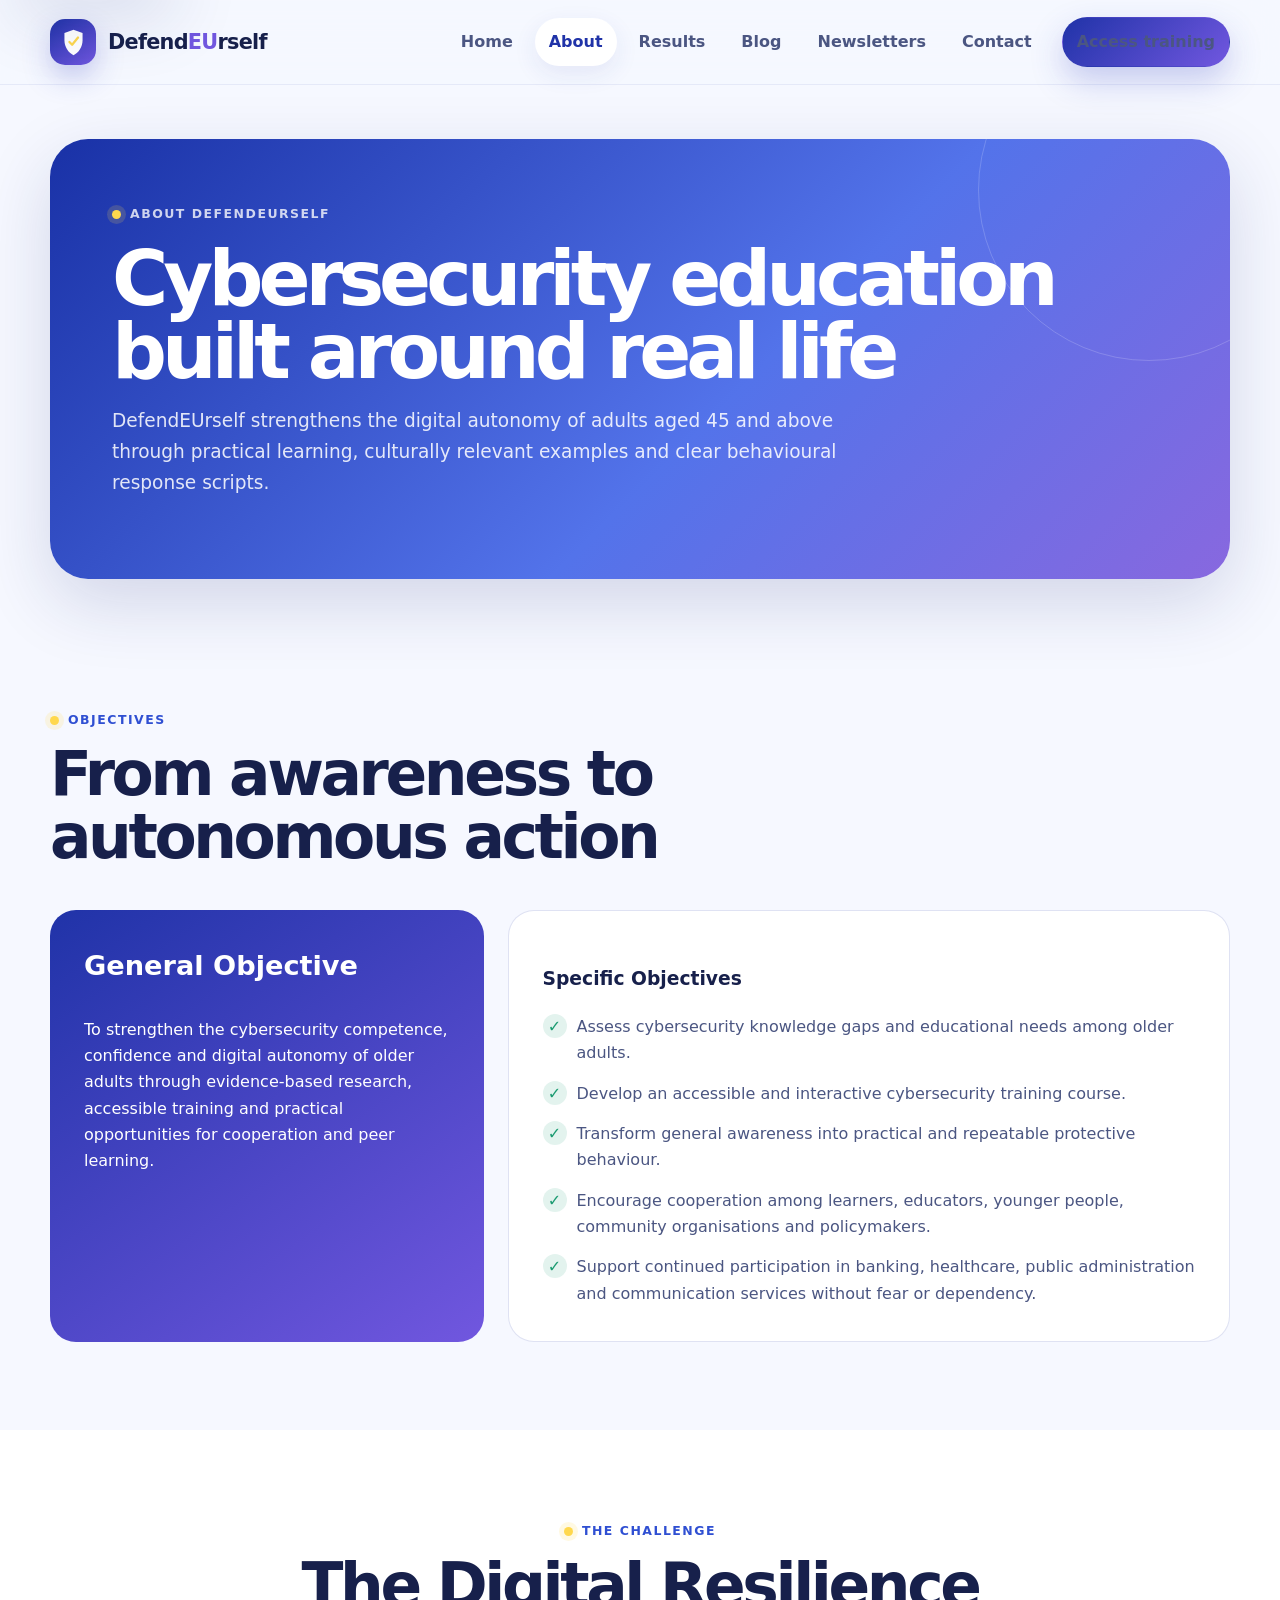
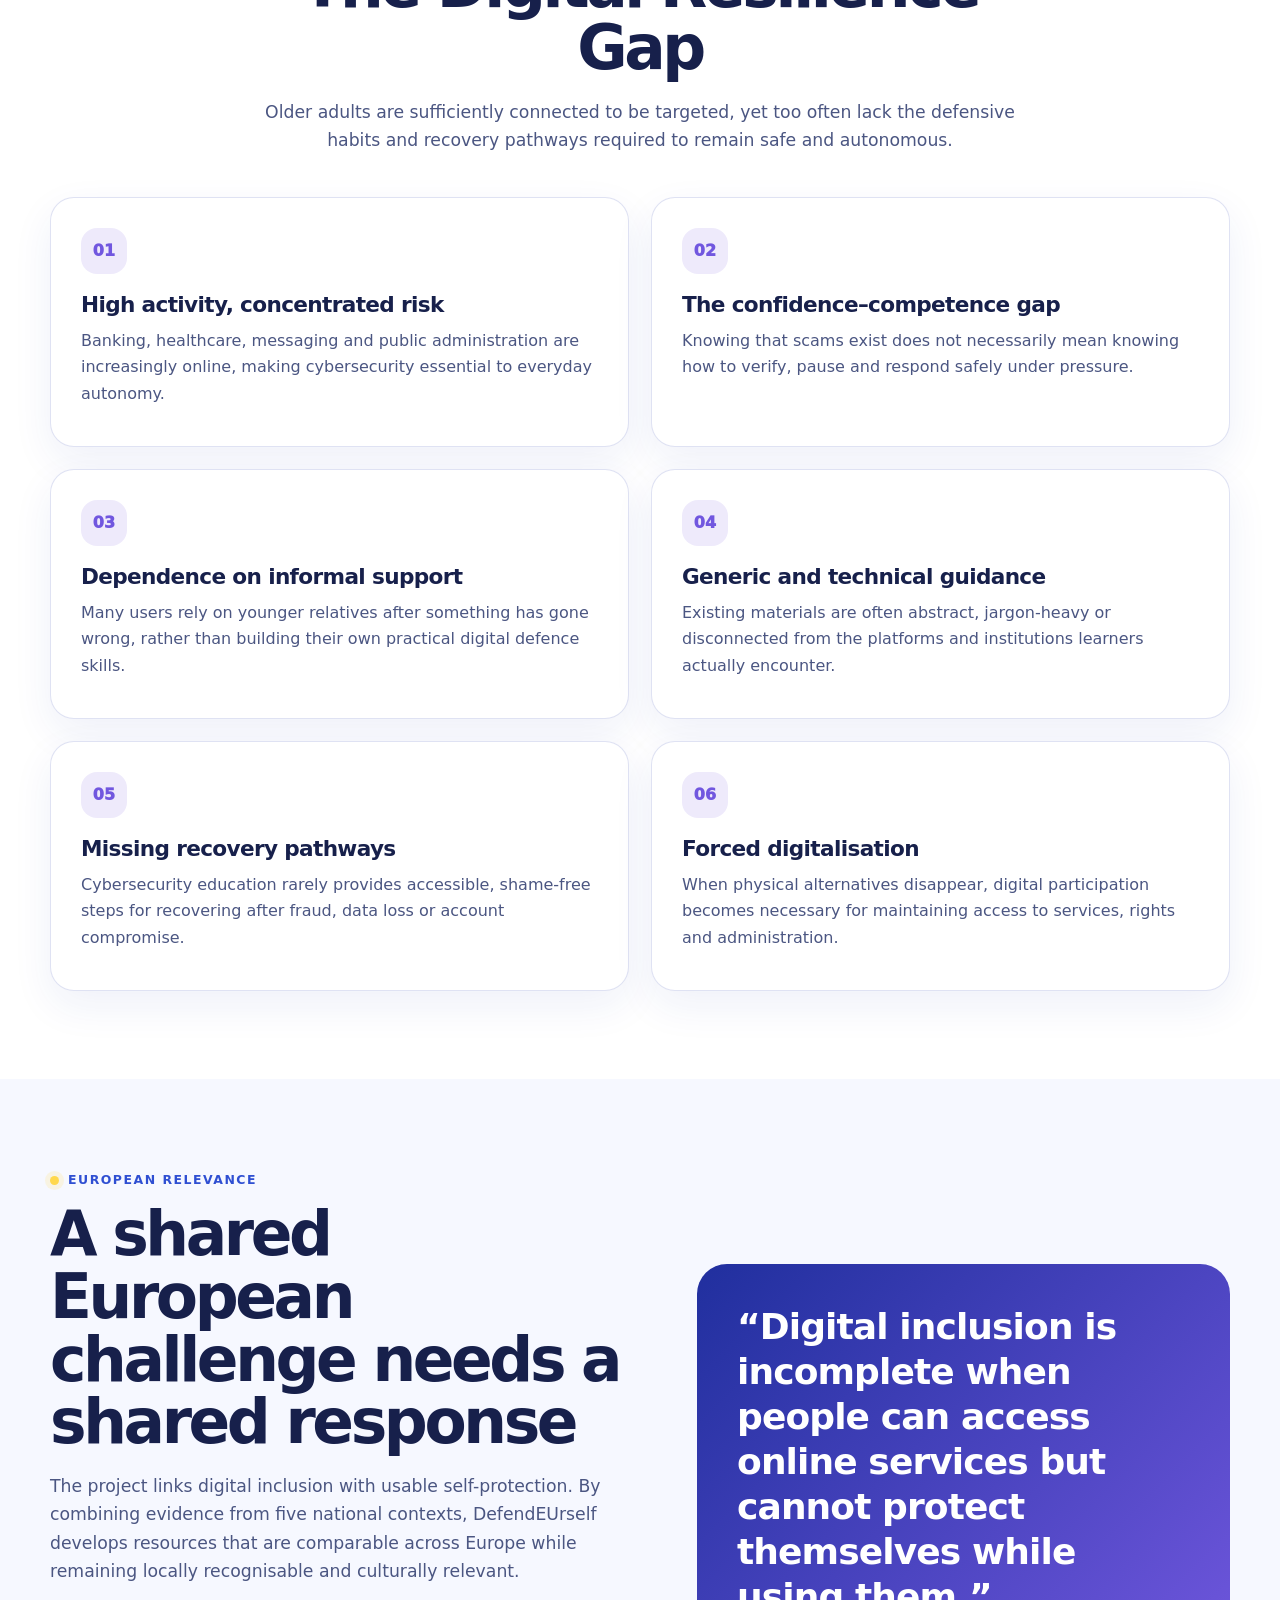
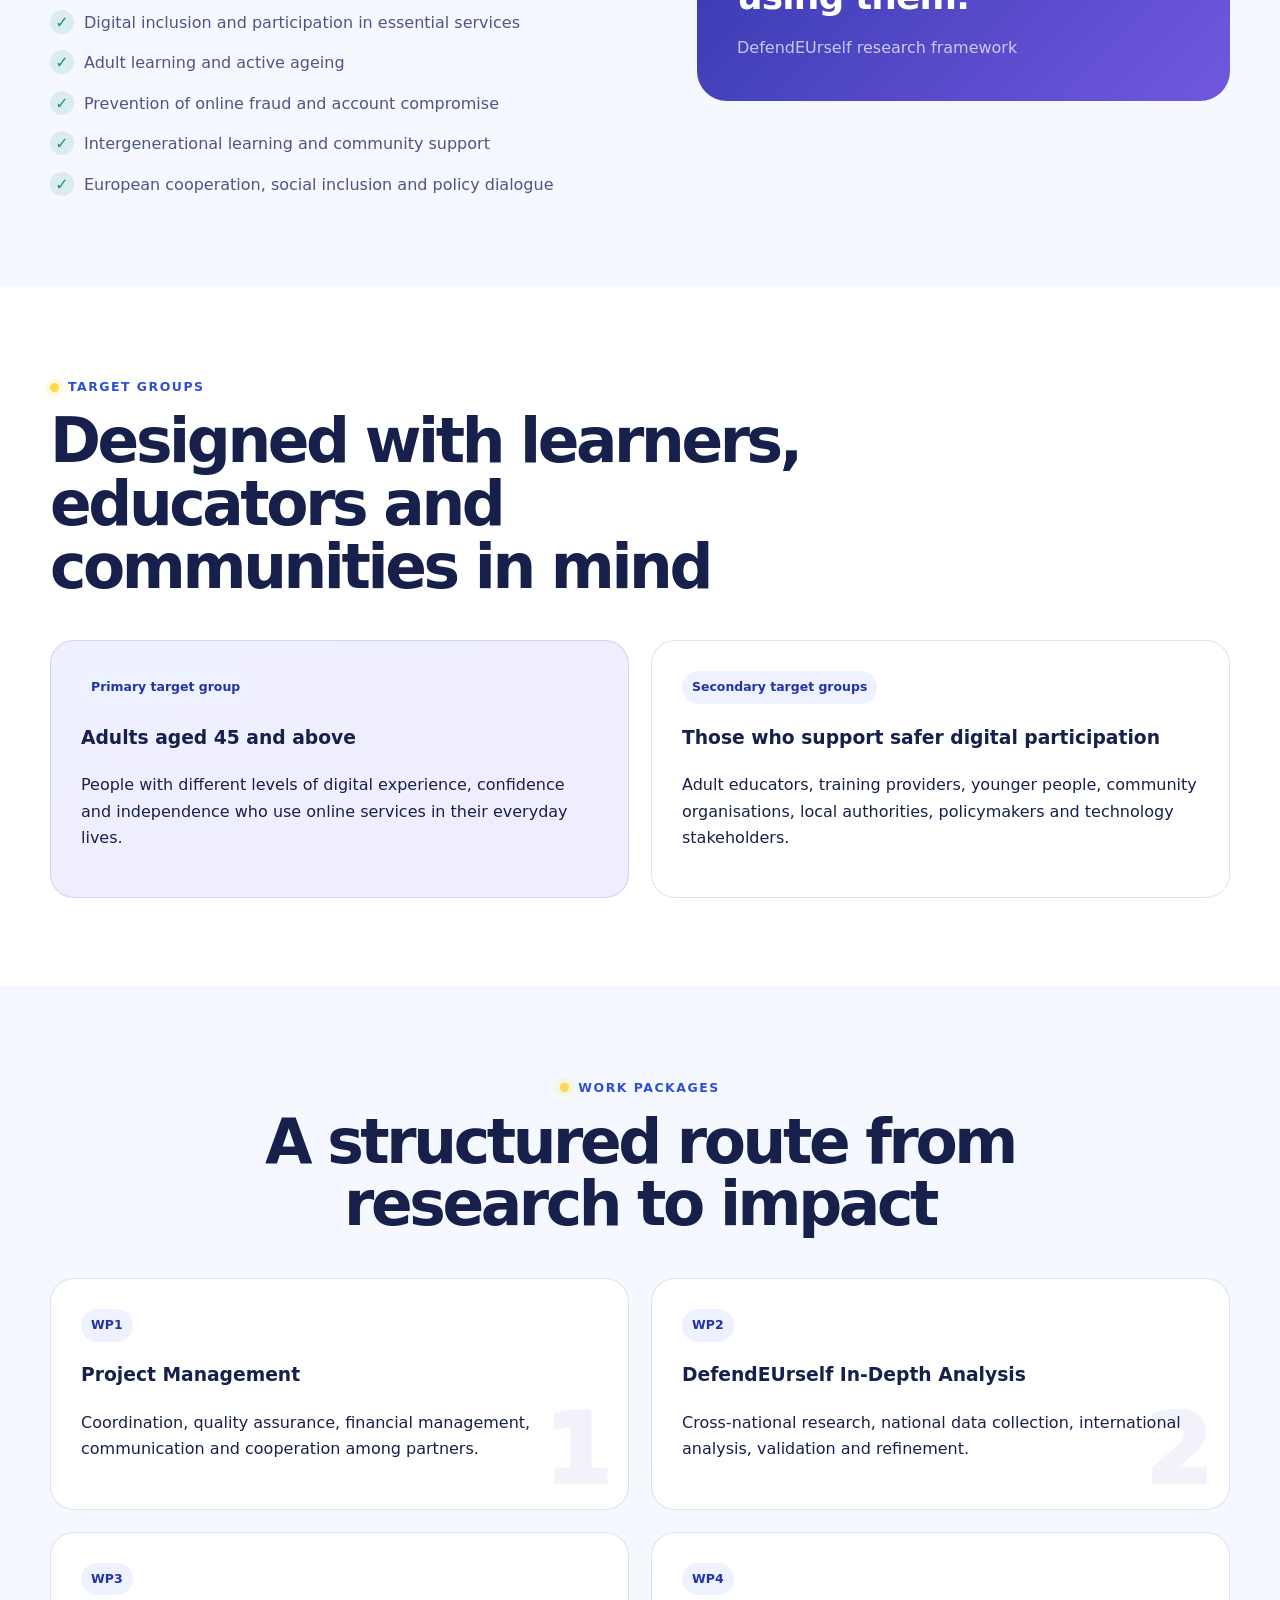
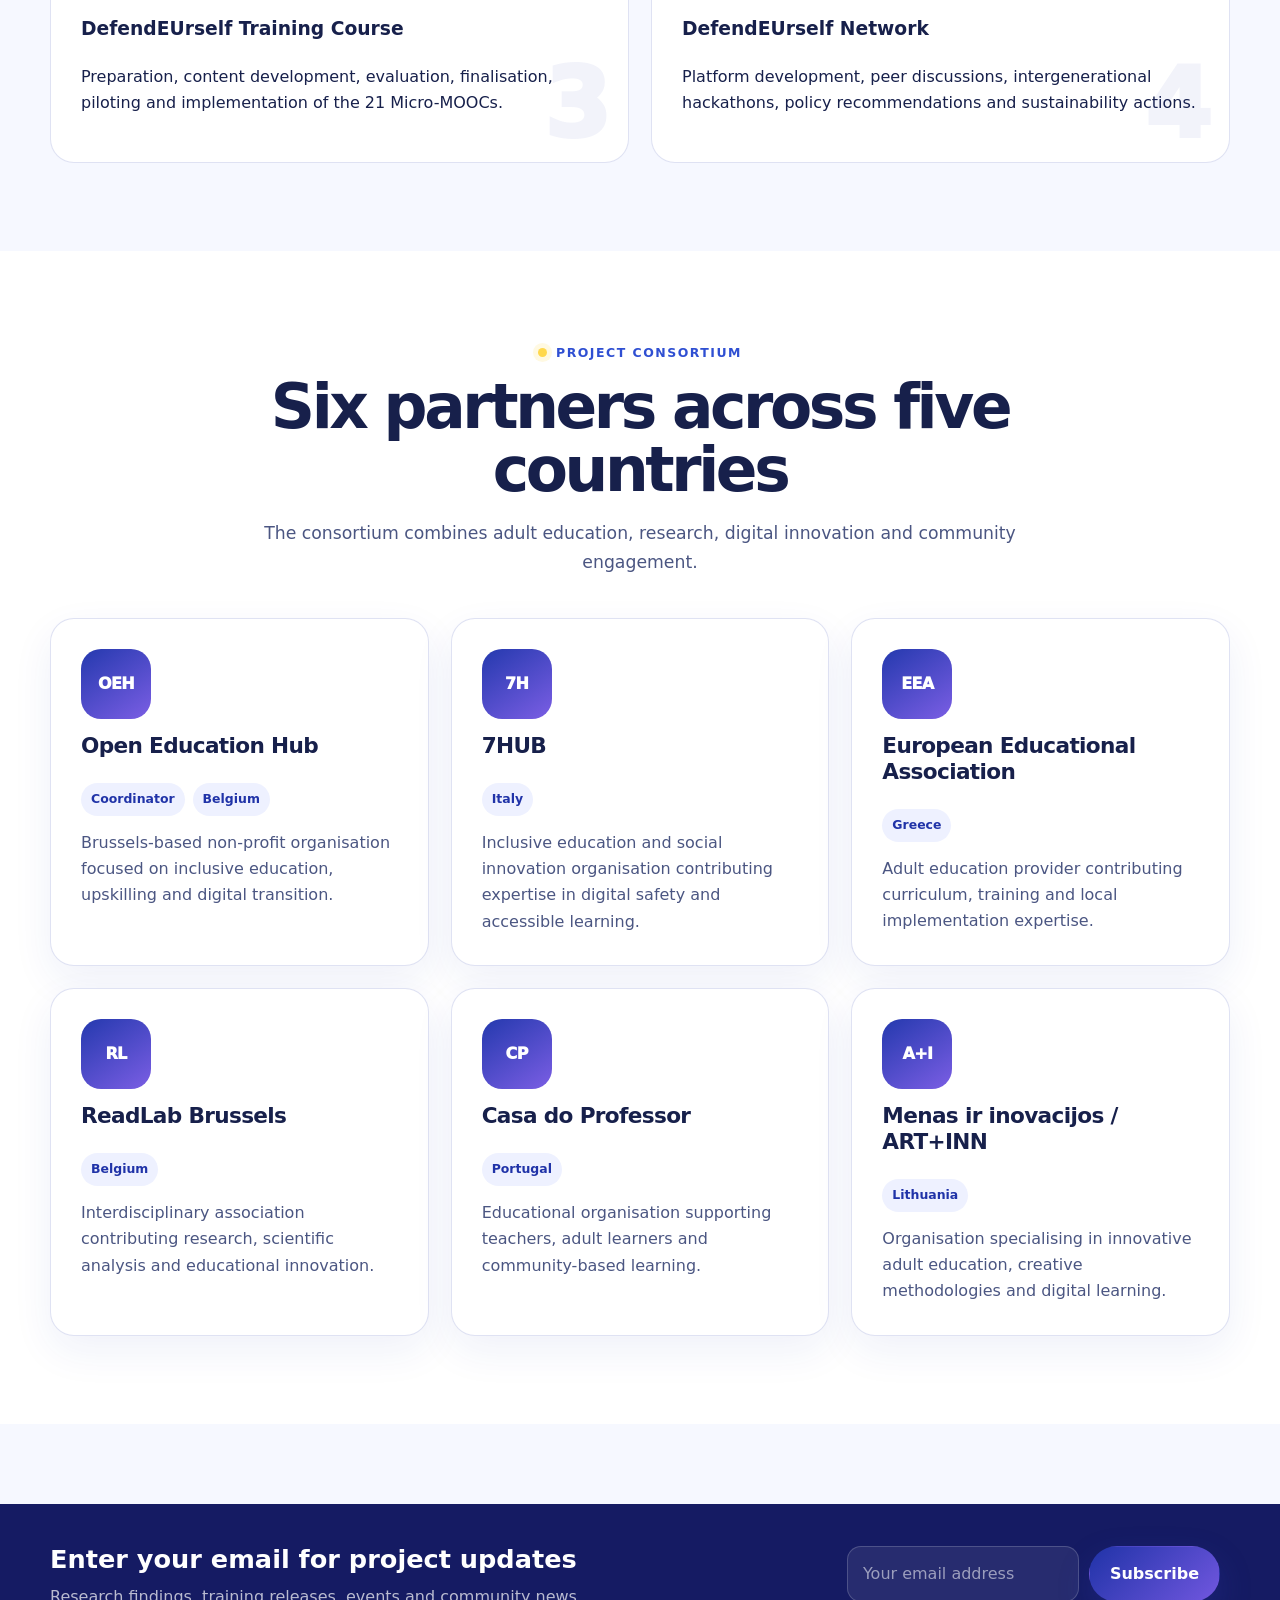
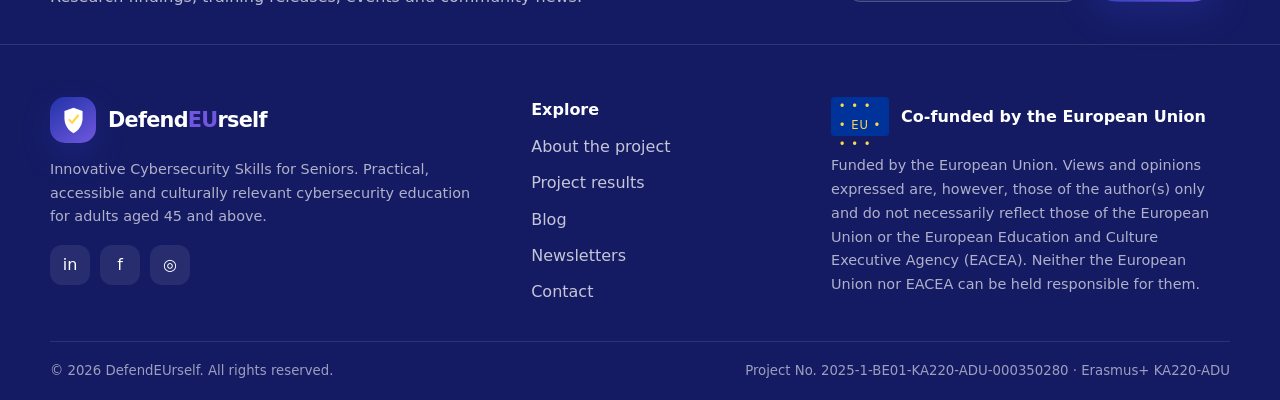
==== about.html @ 03ed96a5 "defendeurself Official DefendEUrself project website" ====
<!doctype html>
    <html lang="en">
    <head>
      <meta charset="utf-8">
      <meta name="viewport" content="width=device-width, initial-scale=1">
      <meta name="description" content="Objectives, challenges, target groups, work packages and consortium of the DefendEUrself Erasmus+ project.">
      <meta name="theme-color" content="#2033a8">
      <title>About | DefendEUrself</title>
      <link rel="stylesheet" href="assets/css/styles.css">
    </head>
    <body>

<a class="skip-link" href="#main-content">Skip to content</a>
<header class="site-header">
  <div class="container nav-wrap">
    <a class="brand" href="index.html" aria-label="DefendEUrself home">
      <span class="brand-mark"><svg viewBox="0 0 64 64" aria-hidden="true"><path fill="currentColor" d="M32 4 52 11v16c0 15-8.7 27.4-20 33C20.7 54.4 12 42 12 27V11z"/><path d="m23 31 6 6 13-16" fill="none" stroke="#ffd84d" stroke-width="5" stroke-linecap="round" stroke-linejoin="round"/></svg></span>
      <span>Defend<span class="eu">EU</span>rself</span>
    </a>
    <nav class="site-nav" aria-label="Primary navigation">
      <a href="index.html">Home</a><a href="about.html" aria-current="page">About</a><a href="results.html">Results</a><a href="blog.html">Blog</a><a href="newsletters.html">Newsletters</a><a href="contact.html">Contact</a>
      <a class="button button-primary nav-cta" href="results.html#training">Access training</a>
    </nav>
    <button class="mobile-menu-button" aria-label="Open navigation menu" aria-expanded="false"></button>
  </div>
</header>

      <main id="main-content">
<section class="page-hero"><div class="container"><div class="page-hero-panel"><div class="eyebrow"><span class="eyebrow-dot"></span>About DefendEUrself</div><h1>Cybersecurity education built around real life</h1><p>DefendEUrself strengthens the digital autonomy of adults aged 45 and above through practical learning, culturally relevant examples and clear behavioural response scripts.</p></div></div></section>

<section class="section"><div class="container"><div class="section-header reveal"><div class="eyebrow"><span class="eyebrow-dot"></span>Objectives</div><h2>From awareness to autonomous action</h2></div><div class="objective-grid"><article class="objective-general reveal"><h3>General Objective</h3><p>To strengthen the cybersecurity competence, confidence and digital autonomy of older adults through evidence-based research, accessible training and practical opportunities for cooperation and peer learning.</p></article><article class="objective-list reveal"><h3>Specific Objectives</h3><ul class="check-list"><li>Assess cybersecurity knowledge gaps and educational needs among older adults.</li><li>Develop an accessible and interactive cybersecurity training course.</li><li>Transform general awareness into practical and repeatable protective behaviour.</li><li>Encourage cooperation among learners, educators, younger people, community organisations and policymakers.</li><li>Support continued participation in banking, healthcare, public administration and communication services without fear or dependency.</li></ul></article></div></div></section>

<section class="section section-alt"><div class="container"><div class="section-header center reveal"><div class="eyebrow"><span class="eyebrow-dot"></span>The challenge</div><h2>The Digital Resilience Gap</h2><p>Older adults are sufficiently connected to be targeted, yet too often lack the defensive habits and recovery pathways required to remain safe and autonomous.</p></div><div class="challenge-grid">
<article class="challenge-card reveal"><span class="number">01</span><h3>High activity, concentrated risk</h3><p>Banking, healthcare, messaging and public administration are increasingly online, making cybersecurity essential to everyday autonomy.</p></article>
<article class="challenge-card reveal"><span class="number">02</span><h3>The confidence–competence gap</h3><p>Knowing that scams exist does not necessarily mean knowing how to verify, pause and respond safely under pressure.</p></article>
<article class="challenge-card reveal"><span class="number">03</span><h3>Dependence on informal support</h3><p>Many users rely on younger relatives after something has gone wrong, rather than building their own practical digital defence skills.</p></article>
<article class="challenge-card reveal"><span class="number">04</span><h3>Generic and technical guidance</h3><p>Existing materials are often abstract, jargon-heavy or disconnected from the platforms and institutions learners actually encounter.</p></article>
<article class="challenge-card reveal"><span class="number">05</span><h3>Missing recovery pathways</h3><p>Cybersecurity education rarely provides accessible, shame-free steps for recovering after fraud, data loss or account compromise.</p></article>
<article class="challenge-card reveal"><span class="number">06</span><h3>Forced digitalisation</h3><p>When physical alternatives disappear, digital participation becomes necessary for maintaining access to services, rights and administration.</p></article>
</div></div></section>

<section class="section"><div class="container split reverse"><div class="split-content reveal"><div class="eyebrow"><span class="eyebrow-dot"></span>European relevance</div><h2>A shared European challenge needs a shared response</h2><p>The project links digital inclusion with usable self-protection. By combining evidence from five national contexts, DefendEUrself develops resources that are comparable across Europe while remaining locally recognisable and culturally relevant.</p><ul class="check-list" style="margin-top:24px"><li>Digital inclusion and participation in essential services</li><li>Adult learning and active ageing</li><li>Prevention of online fraud and account compromise</li><li>Intergenerational learning and community support</li><li>European cooperation, social inclusion and policy dialogue</li></ul></div><div class="quote-panel reveal"><blockquote>“Digital inclusion is incomplete when people can access online services but cannot protect themselves while using them.”</blockquote><cite>DefendEUrself research framework</cite></div></div></section>

<section class="section section-alt"><div class="container"><div class="section-header reveal"><div class="eyebrow"><span class="eyebrow-dot"></span>Target groups</div><h2>Designed with learners, educators and communities in mind</h2></div><div class="target-grid"><article class="target-card primary reveal"><span class="tag">Primary target group</span><h3>Adults aged 45 and above</h3><p>People with different levels of digital experience, confidence and independence who use online services in their everyday lives.</p></article><article class="target-card reveal"><span class="tag">Secondary target groups</span><h3>Those who support safer digital participation</h3><p>Adult educators, training providers, younger people, community organisations, local authorities, policymakers and technology stakeholders.</p></article></div></div></section>

<section class="section"><div class="container"><div class="section-header center reveal"><div class="eyebrow"><span class="eyebrow-dot"></span>Work packages</div><h2>A structured route from research to impact</h2></div><div class="wp-grid"><article class="wp-card reveal" data-wp="1"><span class="tag">WP1</span><h3>Project Management</h3><p>Coordination, quality assurance, financial management, communication and cooperation among partners.</p></article><article class="wp-card reveal" data-wp="2"><span class="tag">WP2</span><h3>DefendEUrself In-Depth Analysis</h3><p>Cross-national research, national data collection, international analysis, validation and refinement.</p></article><article class="wp-card reveal" data-wp="3"><span class="tag">WP3</span><h3>DefendEUrself Training Course</h3><p>Preparation, content development, evaluation, finalisation, piloting and implementation of the 21 Micro-MOOCs.</p></article><article class="wp-card reveal" data-wp="4"><span class="tag">WP4</span><h3>DefendEUrself Network</h3><p>Platform development, peer discussions, intergenerational hackathons, policy recommendations and sustainability actions.</p></article></div></div></section>

<section class="section section-alt"><div class="container"><div class="section-header center reveal"><div class="eyebrow"><span class="eyebrow-dot"></span>Project consortium</div><h2>Six partners across five countries</h2><p>The consortium combines adult education, research, digital innovation and community engagement.</p></div><div class="partner-grid">
<article class="partner-card reveal"><div class="partner-logo">OEH</div><h3>Open Education Hub</h3><div class="partner-meta"><span class="tag">Coordinator</span><span class="tag">Belgium</span></div><p>Brussels-based non-profit organisation focused on inclusive education, upskilling and digital transition.</p></article>
<article class="partner-card reveal"><div class="partner-logo">7H</div><h3>7HUB</h3><div class="partner-meta"><span class="tag">Italy</span></div><p>Inclusive education and social innovation organisation contributing expertise in digital safety and accessible learning.</p></article>
<article class="partner-card reveal"><div class="partner-logo">EEA</div><h3>European Educational Association</h3><div class="partner-meta"><span class="tag">Greece</span></div><p>Adult education provider contributing curriculum, training and local implementation expertise.</p></article>
<article class="partner-card reveal"><div class="partner-logo">RL</div><h3>ReadLab Brussels</h3><div class="partner-meta"><span class="tag">Belgium</span></div><p>Interdisciplinary association contributing research, scientific analysis and educational innovation.</p></article>
<article class="partner-card reveal"><div class="partner-logo">CP</div><h3>Casa do Professor</h3><div class="partner-meta"><span class="tag">Portugal</span></div><p>Educational organisation supporting teachers, adult learners and community-based learning.</p></article>
<article class="partner-card reveal"><div class="partner-logo">A+I</div><h3>Menas ir inovacijos / ART+INN</h3><div class="partner-meta"><span class="tag">Lithuania</span></div><p>Organisation specialising in innovative adult education, creative methodologies and digital learning.</p></article>
</div></div></section>
</main>

<footer class="site-footer">
  <div class="newsletter-strip">
    <div class="container newsletter-inline">
      <div>
        <h2>Enter your email for project updates</h2>
        <p>Research findings, training releases, events and community news.</p>
      </div>
      <form class="newsletter-form" data-demo-form data-success="Thank you. You are on the project update list for this demo.">
        <label class="sr-only" for="footer-email">Email address</label>
        <input id="footer-email" type="email" placeholder="Your email address" required>
        <button class="button button-primary" type="submit">Subscribe</button>
        <span class="form-status" aria-live="polite"></span>
      </form>
    </div>
  </div>
  <div class="footer-main">
    <div class="container footer-grid">
      <div class="footer-brand">
        <a class="brand" href="index.html"><span class="brand-mark"><svg viewBox="0 0 64 64" aria-hidden="true"><path fill="currentColor" d="M32 4 52 11v16c0 15-8.7 27.4-20 33C20.7 54.4 12 42 12 27V11z"/><path d="m23 31 6 6 13-16" fill="none" stroke="#ffd84d" stroke-width="5" stroke-linecap="round" stroke-linejoin="round"/></svg></span><span>Defend<span class="eu">EU</span>rself</span></a>
        <p>Innovative Cybersecurity Skills for Seniors. Practical, accessible and culturally relevant cybersecurity education for adults aged 45 and above.</p>
        <div class="social-links" aria-label="Social media placeholders">
          <a href="#" aria-label="LinkedIn">in</a><a href="#" aria-label="Facebook">f</a><a href="#" aria-label="Instagram">◎</a>
        </div>
      </div>
      <div class="footer-links">
        <strong>Explore</strong>
        <a href="about.html">About the project</a>
        <a href="results.html">Project results</a>
        <a href="blog.html">Blog</a>
        <a href="newsletters.html">Newsletters</a>
        <a href="contact.html">Contact</a>
      </div>
      <div>
        <div class="funding-lockup">
          <div class="eu-flag" aria-hidden="true">• • •<br>• EU •<br>• • •</div>
          <strong>Co-funded by the European Union</strong>
        </div>
        <p class="footer-disclaimer">Funded by the European Union. Views and opinions expressed are, however, those of the author(s) only and do not necessarily reflect those of the European Union or the European Education and Culture Executive Agency (EACEA). Neither the European Union nor EACEA can be held responsible for them.</p>
      </div>
    </div>
  </div>
  <div class="container footer-bottom">
    <span>© <span data-current-year></span> DefendEUrself. All rights reserved.</span>
    <span>Project No. 2025-1-BE01-KA220-ADU-000350280 · Erasmus+ KA220-ADU</span>
  </div>
</footer>
<script src="assets/js/main.js"></script>

    </body>
    </html>
---- assets/css/styles.css ----
:root {
  --ink: #17204b;
  --ink-soft: #4b5682;
  --blue-950: #151b63;
  --blue-900: #2033a8;
  --blue-800: #2f4fd2;
  --blue-700: #4468e8;
  --violet-700: #7157df;
  --violet-500: #9586ef;
  --lavender: #e9e7ff;
  --cloud: #f6f8ff;
  --white: #ffffff;
  --gold: #ffd84d;
  --green: #1b9b71;
  --red: #d74d65;
  --line: rgba(32, 51, 168, 0.14);
  --shadow: 0 24px 70px rgba(22, 35, 110, 0.16);
  --radius-xl: 32px;
  --radius-lg: 24px;
  --radius-md: 18px;
  --radius-sm: 12px;
  --container: 1180px;
}

* { box-sizing: border-box; }
html { scroll-behavior: smooth; }
body {
  margin: 0;
  font-family: Inter, ui-sans-serif, system-ui, -apple-system, BlinkMacSystemFont, "Segoe UI", sans-serif;
  color: var(--ink);
  background: var(--cloud);
  line-height: 1.65;
}
body.menu-open { overflow: hidden; }
a { color: inherit; text-decoration: none; }
img, svg { max-width: 100%; display: block; }
button, input, textarea, select { font: inherit; }
button { cursor: pointer; }

.sr-only {
  position: absolute !important;
  width: 1px !important;
  height: 1px !important;
  padding: 0 !important;
  margin: -1px !important;
  overflow: hidden !important;
  clip: rect(0, 0, 0, 0) !important;
  white-space: nowrap !important;
  border: 0 !important;
}

.container {
  width: min(calc(100% - 36px), var(--container));
  margin-inline: auto;
}

.skip-link {
  position: fixed;
  left: 16px;
  top: -60px;
  z-index: 1000;
  padding: 12px 18px;
  background: var(--white);
  color: var(--blue-950);
  border-radius: 10px;
  box-shadow: var(--shadow);
}
.skip-link:focus { top: 16px; }

.site-header {
  position: sticky;
  top: 0;
  z-index: 100;
  background: rgba(246, 248, 255, 0.9);
  backdrop-filter: blur(18px);
  border-bottom: 1px solid rgba(32, 51, 168, 0.08);
}
.nav-wrap {
  min-height: 84px;
  display: flex;
  align-items: center;
  justify-content: space-between;
  gap: 28px;
}
.brand {
  display: inline-flex;
  align-items: center;
  gap: 12px;
  font-weight: 900;
  letter-spacing: -0.035em;
  font-size: 1.3rem;
  white-space: nowrap;
}
.brand-mark {
  width: 46px;
  aspect-ratio: 1;
  border-radius: 15px;
  background: linear-gradient(145deg, var(--blue-900), var(--violet-700));
  color: var(--white);
  display: grid;
  place-items: center;
  box-shadow: 0 12px 28px rgba(42, 58, 190, 0.25);
}
.brand-mark svg { width: 29px; }
.brand .eu { color: var(--violet-700); }

.site-nav {
  display: flex;
  align-items: center;
  gap: 8px;
  margin-left: auto;
}
.site-nav a {
  padding: 11px 14px;
  color: var(--ink-soft);
  font-weight: 760;
  border-radius: 999px;
  transition: 180ms ease;
}
.site-nav a:hover,
.site-nav a:focus-visible,
.site-nav a[aria-current="page"] {
  background: var(--white);
  color: var(--blue-900);
  box-shadow: 0 8px 24px rgba(32, 51, 168, 0.09);
}
.nav-cta { margin-left: 8px; }
.mobile-menu-button {
  display: none;
  border: 0;
  background: var(--white);
  width: 48px;
  height: 48px;
  border-radius: 14px;
  color: var(--blue-950);
  box-shadow: 0 8px 24px rgba(32, 51, 168, 0.10);
}
.mobile-menu-button span,
.mobile-menu-button::before,
.mobile-menu-button::after {
  content: "";
  display: block;
  height: 2px;
  width: 22px;
  margin: 5px auto;
  background: currentColor;
  transition: 180ms ease;
}

.button {
  display: inline-flex;
  align-items: center;
  justify-content: center;
  gap: 10px;
  min-height: 48px;
  padding: 12px 20px;
  border-radius: 999px;
  border: 1px solid transparent;
  font-weight: 850;
  transition: transform 180ms ease, box-shadow 180ms ease, background 180ms ease;
}
.button:hover { transform: translateY(-2px); }
.button-primary {
  background: linear-gradient(135deg, var(--blue-900), var(--violet-700));
  color: var(--white);
  box-shadow: 0 14px 32px rgba(46, 63, 191, 0.25);
}
.button-secondary {
  background: rgba(255,255,255,0.84);
  border-color: rgba(255,255,255,0.7);
  color: var(--blue-950);
}
.button-ghost {
  border-color: rgba(32, 51, 168, 0.18);
  background: var(--white);
  color: var(--blue-900);
}
.button-disabled {
  opacity: 0.55;
  pointer-events: none;
}
.button svg { width: 18px; }

.hero {
  padding: 54px 0 72px;
}
.hero-panel {
  position: relative;
  overflow: hidden;
  border-radius: 42px;
  min-height: 610px;
  background:
    radial-gradient(circle at 75% 15%, rgba(255,255,255,0.28), transparent 30%),
    radial-gradient(circle at 15% 80%, rgba(255,216,77,0.15), transparent 24%),
    linear-gradient(135deg, #1831aa 0%, #4d6de8 50%, #8b67e2 100%);
  color: var(--white);
  box-shadow: var(--shadow);
}
.hero-panel::before,
.hero-panel::after {
  content: "";
  position: absolute;
  border: 1px solid rgba(255,255,255,0.18);
  border-radius: 50%;
}
.hero-panel::before { width: 390px; height: 390px; right: -90px; top: -120px; }
.hero-panel::after { width: 240px; height: 240px; left: 42%; bottom: -170px; }
.hero-grid {
  position: relative;
  z-index: 2;
  min-height: 610px;
  display: grid;
  grid-template-columns: 1.08fr 0.92fr;
  gap: 36px;
  align-items: center;
  padding: 58px;
}
.eyebrow {
  display: inline-flex;
  align-items: center;
  gap: 9px;
  text-transform: uppercase;
  letter-spacing: 0.12em;
  font-size: 0.78rem;
  font-weight: 900;
  color: var(--blue-800);
}
.hero .eyebrow { color: rgba(255,255,255,0.8); }
.eyebrow-dot {
  width: 9px;
  height: 9px;
  border-radius: 50%;
  background: var(--gold);
  box-shadow: 0 0 0 5px rgba(255,216,77,0.16);
}
.hero h1,
.page-hero h1 {
  margin: 16px 0 18px;
  font-size: clamp(3.1rem, 7vw, 6.8rem);
  line-height: 0.94;
  letter-spacing: -0.065em;
}
.hero h1 span { color: var(--gold); }
.hero-copy > p {
  max-width: 700px;
  font-size: clamp(1.05rem, 2vw, 1.27rem);
  color: rgba(255,255,255,0.88);
  margin: 0 0 28px;
}
.hero-actions { display: flex; flex-wrap: wrap; gap: 12px; }
.hero-art {
  min-height: 480px;
  display: grid;
  place-items: center;
  position: relative;
}
.hero-art img { width: min(100%, 520px); filter: drop-shadow(0 35px 55px rgba(15, 23, 89, 0.28)); }
.hero-badge {
  position: absolute;
  bottom: 36px;
  left: 2px;
  background: rgba(255,255,255,0.94);
  color: var(--ink);
  border-radius: 18px;
  padding: 14px 16px;
  box-shadow: 0 18px 40px rgba(23, 32, 75, 0.18);
  font-weight: 850;
  max-width: 230px;
}
.hero-badge small { display: block; color: var(--ink-soft); font-weight: 700; margin-top: 3px; }

.section { padding: 88px 0; }
.section-sm { padding: 60px 0; }
.section-alt { background: var(--white); }
.section-gradient {
  background: linear-gradient(180deg, rgba(230,233,255,0.64), rgba(246,248,255,0));
}
.section-header {
  max-width: 760px;
  margin-bottom: 42px;
}
.section-header.center { text-align: center; margin-inline: auto; }
.section-header h2,
.split-content h2,
.cta-panel h2 {
  font-size: clamp(2.1rem, 4.8vw, 4.3rem);
  line-height: 1.02;
  letter-spacing: -0.055em;
  margin: 10px 0 18px;
}
.section-header p,
.split-content p {
  font-size: 1.08rem;
  color: var(--ink-soft);
  margin: 0;
}

.pillar-grid,
.card-grid,
.result-grid,
.blog-grid,
.newsletter-grid,
.partner-grid,
.challenge-grid {
  display: grid;
  grid-template-columns: repeat(3, minmax(0,1fr));
  gap: 22px;
}
.card,
.pillar-card,
.result-card,
.blog-card,
.newsletter-card,
.partner-card,
.challenge-card {
  background: var(--white);
  border: 1px solid var(--line);
  border-radius: var(--radius-lg);
  box-shadow: 0 15px 42px rgba(32, 51, 168, 0.07);
}
.pillar-card,
.challenge-card,
.partner-card { padding: 30px; }
.card-icon {
  width: 62px;
  height: 62px;
  border-radius: 20px;
  display: grid;
  place-items: center;
  background: linear-gradient(145deg, #ecedff, #e3ddff);
  color: var(--blue-900);
  margin-bottom: 22px;
}
.card-icon svg { width: 32px; }
.pillar-card h3,
.challenge-card h3,
.result-card h3,
.blog-card h3,
.newsletter-card h3,
.partner-card h3 {
  margin: 0 0 10px;
  font-size: 1.35rem;
  line-height: 1.2;
  letter-spacing: -0.03em;
}
.pillar-card p,
.challenge-card p,
.partner-card p,
.result-card p,
.blog-card p,
.newsletter-card p { color: var(--ink-soft); margin: 0; }

.split {
  display: grid;
  grid-template-columns: 0.95fr 1.05fr;
  gap: 58px;
  align-items: center;
}
.split.reverse { grid-template-columns: 1.05fr 0.95fr; }
.split-art {
  background: linear-gradient(145deg, #dfe7ff, #eee8ff);
  border-radius: var(--radius-xl);
  padding: 24px;
  box-shadow: var(--shadow);
}
.split-art img { border-radius: 24px; }

.stats-grid {
  display: grid;
  grid-template-columns: repeat(4, minmax(0,1fr));
  gap: 16px;
  margin-top: 36px;
}
.stat {
  padding: 24px 20px;
  border-radius: 20px;
  background: rgba(255,255,255,0.9);
  border: 1px solid var(--line);
}
.stat strong {
  display: block;
  font-size: 2.45rem;
  line-height: 1;
  letter-spacing: -0.05em;
  color: var(--blue-900);
}
.stat span { color: var(--ink-soft); font-weight: 740; font-size: 0.92rem; }

.page-hero { padding: 54px 0 40px; }
.page-hero-panel {
  position: relative;
  overflow: hidden;
  padding: 62px;
  min-height: 370px;
  border-radius: 38px;
  color: var(--white);
  background: linear-gradient(135deg, #1931a6, #5373ea 58%, #8868df);
  box-shadow: var(--shadow);
}
.page-hero-panel::after {
  content: "";
  position: absolute;
  width: 340px;
  height: 340px;
  border-radius: 50%;
  right: -90px;
  top: -120px;
  border: 1px solid rgba(255,255,255,0.18);
}
.page-hero h1 { font-size: clamp(3rem, 6vw, 5.6rem); position: relative; z-index: 1; }
.page-hero p { position: relative; z-index: 1; max-width: 730px; font-size: 1.16rem; color: rgba(255,255,255,0.86); }
.page-hero .eyebrow { color: rgba(255,255,255,0.78); position: relative; z-index: 1; }

.objective-grid {
  display: grid;
  grid-template-columns: 0.75fr 1.25fr;
  gap: 24px;
}
.objective-general {
  padding: 34px;
  border-radius: 26px;
  color: var(--white);
  background: linear-gradient(145deg, var(--blue-900), var(--violet-700));
}
.objective-general h3 { font-size: 1.7rem; margin-top: 0; }
.objective-list {
  padding: 34px;
  background: var(--white);
  border: 1px solid var(--line);
  border-radius: 26px;
}
.check-list { list-style: none; padding: 0; margin: 0; display: grid; gap: 14px; }
.check-list li { position: relative; padding-left: 34px; color: var(--ink-soft); }
.check-list li::before {
  content: "✓";
  position: absolute;
  left: 0;
  top: 0;
  width: 24px;
  height: 24px;
  border-radius: 50%;
  display: grid;
  place-items: center;
  background: rgba(27,155,113,0.12);
  color: var(--green);
  font-weight: 900;
}

.challenge-grid { grid-template-columns: repeat(2, minmax(0,1fr)); }
.challenge-card { min-height: 250px; }
.challenge-card .number {
  display: inline-flex;
  width: 46px;
  height: 46px;
  border-radius: 16px;
  align-items: center;
  justify-content: center;
  margin-bottom: 18px;
  background: rgba(113,87,223,0.12);
  color: var(--violet-700);
  font-weight: 950;
}

.quote-panel,
.eu-panel {
  border-radius: 30px;
  padding: 40px;
  background: linear-gradient(135deg, #202f9e, #7258df);
  color: var(--white);
}
.quote-panel blockquote { margin: 0; font-size: clamp(1.45rem, 3vw, 2.25rem); line-height: 1.25; font-weight: 850; letter-spacing: -0.025em; }
.quote-panel cite { display: block; margin-top: 16px; color: rgba(255,255,255,0.7); font-style: normal; }

.target-grid,
.wp-grid { display: grid; grid-template-columns: repeat(2,minmax(0,1fr)); gap: 22px; }
.target-card,
.wp-card {
  padding: 30px;
  border-radius: 24px;
  border: 1px solid var(--line);
  background: var(--white);
}
.target-card.primary { background: linear-gradient(145deg, #eef0ff, #f1ecff); }
.wp-card { position: relative; overflow: hidden; }
.wp-card::after {
  content: attr(data-wp);
  position: absolute;
  right: 18px;
  bottom: -22px;
  font-weight: 950;
  font-size: 6rem;
  color: rgba(32, 51, 168, 0.06);
}

.partner-grid { grid-template-columns: repeat(3,minmax(0,1fr)); }
.partner-card { display: flex; flex-direction: column; gap: 14px; }
.partner-logo {
  width: 70px;
  height: 70px;
  border-radius: 20px;
  background: linear-gradient(145deg, #2439ae, #7b5ee4);
  display: grid;
  place-items: center;
  color: var(--white);
  font-weight: 950;
  letter-spacing: -0.04em;
}
.partner-meta { display: flex; gap: 8px; flex-wrap: wrap; }
.tag {
  display: inline-flex;
  padding: 6px 10px;
  border-radius: 999px;
  background: #eef1ff;
  color: var(--blue-900);
  font-size: 0.78rem;
  font-weight: 850;
}
.partner-card a { color: var(--blue-900); font-weight: 800; }

.result-grid { grid-template-columns: repeat(2,minmax(0,1fr)); }
.result-card { overflow: hidden; }
.result-visual {
  min-height: 220px;
  display: grid;
  place-items: center;
  background: linear-gradient(145deg, #dbe5ff, #e9e0ff);
  padding: 22px;
}
.result-visual img { max-height: 205px; }
.result-body { padding: 28px; }
.result-body .button { margin-top: 20px; }

.blog-grid { grid-template-columns: repeat(3,minmax(0,1fr)); }
.blog-card { overflow: hidden; transition: transform 180ms ease, box-shadow 180ms ease; }
.blog-card:hover { transform: translateY(-5px); box-shadow: 0 22px 48px rgba(32, 51, 168, 0.13); }
.blog-cover {
  min-height: 190px;
  padding: 22px;
  display: flex;
  align-items: flex-end;
  background: linear-gradient(135deg, #283fb6, #6e65e8 58%, #9a78df);
  color: var(--white);
}
.blog-cover span {
  background: rgba(255,255,255,0.16);
  backdrop-filter: blur(12px);
  border: 1px solid rgba(255,255,255,0.18);
  padding: 7px 10px;
  border-radius: 999px;
  font-size: 0.78rem;
  font-weight: 850;
}
.blog-body { padding: 25px; }
.blog-meta { display: flex; justify-content: space-between; gap: 12px; font-size: 0.82rem; color: var(--ink-soft); margin-bottom: 14px; }
.blog-card .read-link { display: inline-flex; margin-top: 18px; color: var(--blue-900); font-weight: 850; }

.newsletter-grid { grid-template-columns: repeat(2,minmax(0,1fr)); }
.newsletter-card { display: grid; grid-template-columns: 180px 1fr; overflow: hidden; }
.newsletter-cover {
  min-height: 260px;
  padding: 24px;
  background: linear-gradient(145deg, #1d33a8, #7157df);
  color: var(--white);
  display: flex;
  flex-direction: column;
  justify-content: space-between;
}
.newsletter-cover strong { font-size: 2.7rem; letter-spacing: -0.06em; }
.newsletter-body { padding: 28px; }
.newsletter-body ul { margin: 16px 0 0; padding-left: 20px; color: var(--ink-soft); }

.contact-layout {
  display: grid;
  grid-template-columns: 0.9fr 1.1fr;
  gap: 34px;
}
.contact-info {
  padding: 36px;
  border-radius: 28px;
  color: var(--white);
  background: linear-gradient(145deg, var(--blue-900), var(--violet-700));
}
.contact-info h2 { font-size: 2.5rem; margin: 0 0 16px; letter-spacing: -0.04em; }
.contact-info a { color: var(--white); text-decoration: underline; text-underline-offset: 4px; }
.contact-points { display: grid; gap: 18px; margin-top: 30px; }
.contact-point { display: grid; grid-template-columns: 44px 1fr; gap: 12px; align-items: center; }
.contact-point .icon { width: 44px; height: 44px; display: grid; place-items: center; border-radius: 14px; background: rgba(255,255,255,0.14); }
.contact-form {
  padding: 36px;
  background: var(--white);
  border: 1px solid var(--line);
  border-radius: 28px;
  box-shadow: 0 18px 46px rgba(32, 51, 168, 0.08);
}
.form-grid { display: grid; grid-template-columns: repeat(2,minmax(0,1fr)); gap: 18px; }
.form-field { display: grid; gap: 8px; }
.form-field.full { grid-column: 1 / -1; }
label { font-weight: 820; font-size: 0.93rem; }
input, textarea, select {
  width: 100%;
  border: 1px solid rgba(32, 51, 168, 0.18);
  border-radius: 14px;
  padding: 14px 15px;
  background: #fbfcff;
  color: var(--ink);
  outline: none;
}
input:focus, textarea:focus, select:focus { border-color: var(--blue-700); box-shadow: 0 0 0 4px rgba(68,104,232,0.12); }
textarea { min-height: 150px; resize: vertical; }
.form-note { color: var(--ink-soft); font-size: 0.86rem; }
.form-status { margin-top: 16px; font-weight: 780; min-height: 24px; }

.cta-panel {
  padding: 46px;
  border-radius: 32px;
  background: linear-gradient(135deg, #182d9f, #546ee7 58%, #875fd8);
  color: var(--white);
  display: grid;
  grid-template-columns: 1fr auto;
  gap: 28px;
  align-items: center;
  box-shadow: var(--shadow);
}
.cta-panel h2 { margin: 0 0 8px; font-size: clamp(2rem,4vw,3.5rem); }
.cta-panel p { margin: 0; color: rgba(255,255,255,0.82); }

.site-footer {
  margin-top: 80px;
  background: var(--blue-950);
  color: var(--white);
}
.newsletter-strip {
  border-bottom: 1px solid rgba(255,255,255,0.12);
  padding: 34px 0;
}
.newsletter-inline { display: grid; grid-template-columns: 1fr auto; gap: 26px; align-items: center; }
.newsletter-inline h2 { margin: 0 0 4px; font-size: 1.6rem; }
.newsletter-inline p { margin: 0; color: rgba(255,255,255,0.7); }
.newsletter-form { display: flex; gap: 10px; min-width: min(100%, 430px); }
.newsletter-form input { background: rgba(255,255,255,0.08); border-color: rgba(255,255,255,0.18); color: var(--white); }
.newsletter-form input::placeholder { color: rgba(255,255,255,0.54); }
.footer-main { padding: 52px 0 30px; }
.footer-grid { display: grid; grid-template-columns: 1.2fr 0.7fr 1.1fr; gap: 46px; }
.footer-brand p,
.footer-disclaimer { color: rgba(255,255,255,0.66); font-size: 0.9rem; }
.footer-links { display: grid; gap: 10px; align-content: start; }
.footer-links a { color: rgba(255,255,255,0.75); }
.footer-links a:hover { color: var(--white); }
.funding-lockup {
  display: flex;
  align-items: center;
  gap: 12px;
  margin-bottom: 18px;
}
.eu-flag {
  width: 58px;
  height: 39px;
  border-radius: 4px;
  background: #003399;
  display: grid;
  place-items: center;
  color: var(--gold);
  font-size: 0.72rem;
  letter-spacing: 1px;
}
.social-links { display: flex; gap: 10px; margin-top: 16px; }
.social-links a {
  width: 40px;
  height: 40px;
  border-radius: 12px;
  display: grid;
  place-items: center;
  background: rgba(255,255,255,0.08);
}
.footer-bottom {
  padding: 18px 0;
  border-top: 1px solid rgba(255,255,255,0.1);
  color: rgba(255,255,255,0.58);
  font-size: 0.83rem;
  display: flex;
  justify-content: space-between;
  gap: 20px;
}

.reveal { opacity: 0; transform: translateY(22px); transition: opacity 600ms ease, transform 600ms ease; }
.reveal.visible { opacity: 1; transform: none; }

@media (max-width: 980px) {
  .mobile-menu-button { display: block; }
  .site-nav {
    position: fixed;
    inset: 84px 16px auto 16px;
    display: none;
    padding: 16px;
    border-radius: 22px;
    background: var(--white);
    box-shadow: var(--shadow);
    flex-direction: column;
    align-items: stretch;
  }
  .site-nav.open { display: flex; }
  .site-nav a { padding: 13px 16px; }
  .nav-cta { margin: 8px 0 0; }
  .hero-grid { grid-template-columns: 1fr; padding: 46px 34px; }
  .hero-art { min-height: 360px; }
  .hero h1 { font-size: clamp(3.3rem, 12vw, 6.5rem); }
  .split, .split.reverse, .contact-layout { grid-template-columns: 1fr; }
  .objective-grid { grid-template-columns: 1fr; }
  .pillar-grid, .blog-grid, .partner-grid { grid-template-columns: repeat(2,minmax(0,1fr)); }
  .stats-grid { grid-template-columns: repeat(2,minmax(0,1fr)); }
  .footer-grid { grid-template-columns: 1fr 1fr; }
  .footer-brand { grid-column: 1 / -1; }
  .newsletter-grid { grid-template-columns: 1fr; }
}

@media (max-width: 720px) {
  .container { width: min(calc(100% - 24px), var(--container)); }
  .nav-wrap { min-height: 72px; }
  .site-nav { inset: 72px 12px auto 12px; }
  .hero { padding-top: 26px; }
  .hero-panel { border-radius: 28px; }
  .hero-grid { padding: 36px 22px; gap: 18px; }
  .hero-art { min-height: 280px; }
  .hero-badge { position: static; margin-top: 12px; max-width: none; }
  .section { padding: 66px 0; }
  .page-hero-panel { padding: 40px 24px; min-height: 320px; border-radius: 28px; }
  .pillar-grid, .card-grid, .result-grid, .blog-grid, .partner-grid, .challenge-grid, .target-grid, .wp-grid { grid-template-columns: 1fr; }
  .stats-grid { gap: 10px; }
  .stat { padding: 18px 16px; }
  .stat strong { font-size: 2rem; }
  .newsletter-card { grid-template-columns: 1fr; }
  .newsletter-cover { min-height: 180px; }
  .cta-panel { grid-template-columns: 1fr; padding: 34px 24px; }
  .newsletter-inline { grid-template-columns: 1fr; }
  .newsletter-form { min-width: 0; width: 100%; flex-direction: column; }
  .footer-grid { grid-template-columns: 1fr; }
  .footer-brand { grid-column: auto; }
  .footer-bottom { flex-direction: column; }
  .form-grid { grid-template-columns: 1fr; }
  .form-field.full { grid-column: auto; }
}

@media (prefers-reduced-motion: reduce) {
  *, *::before, *::after { scroll-behavior: auto !important; transition: none !important; animation: none !important; }
  .reveal { opacity: 1; transform: none; }
}
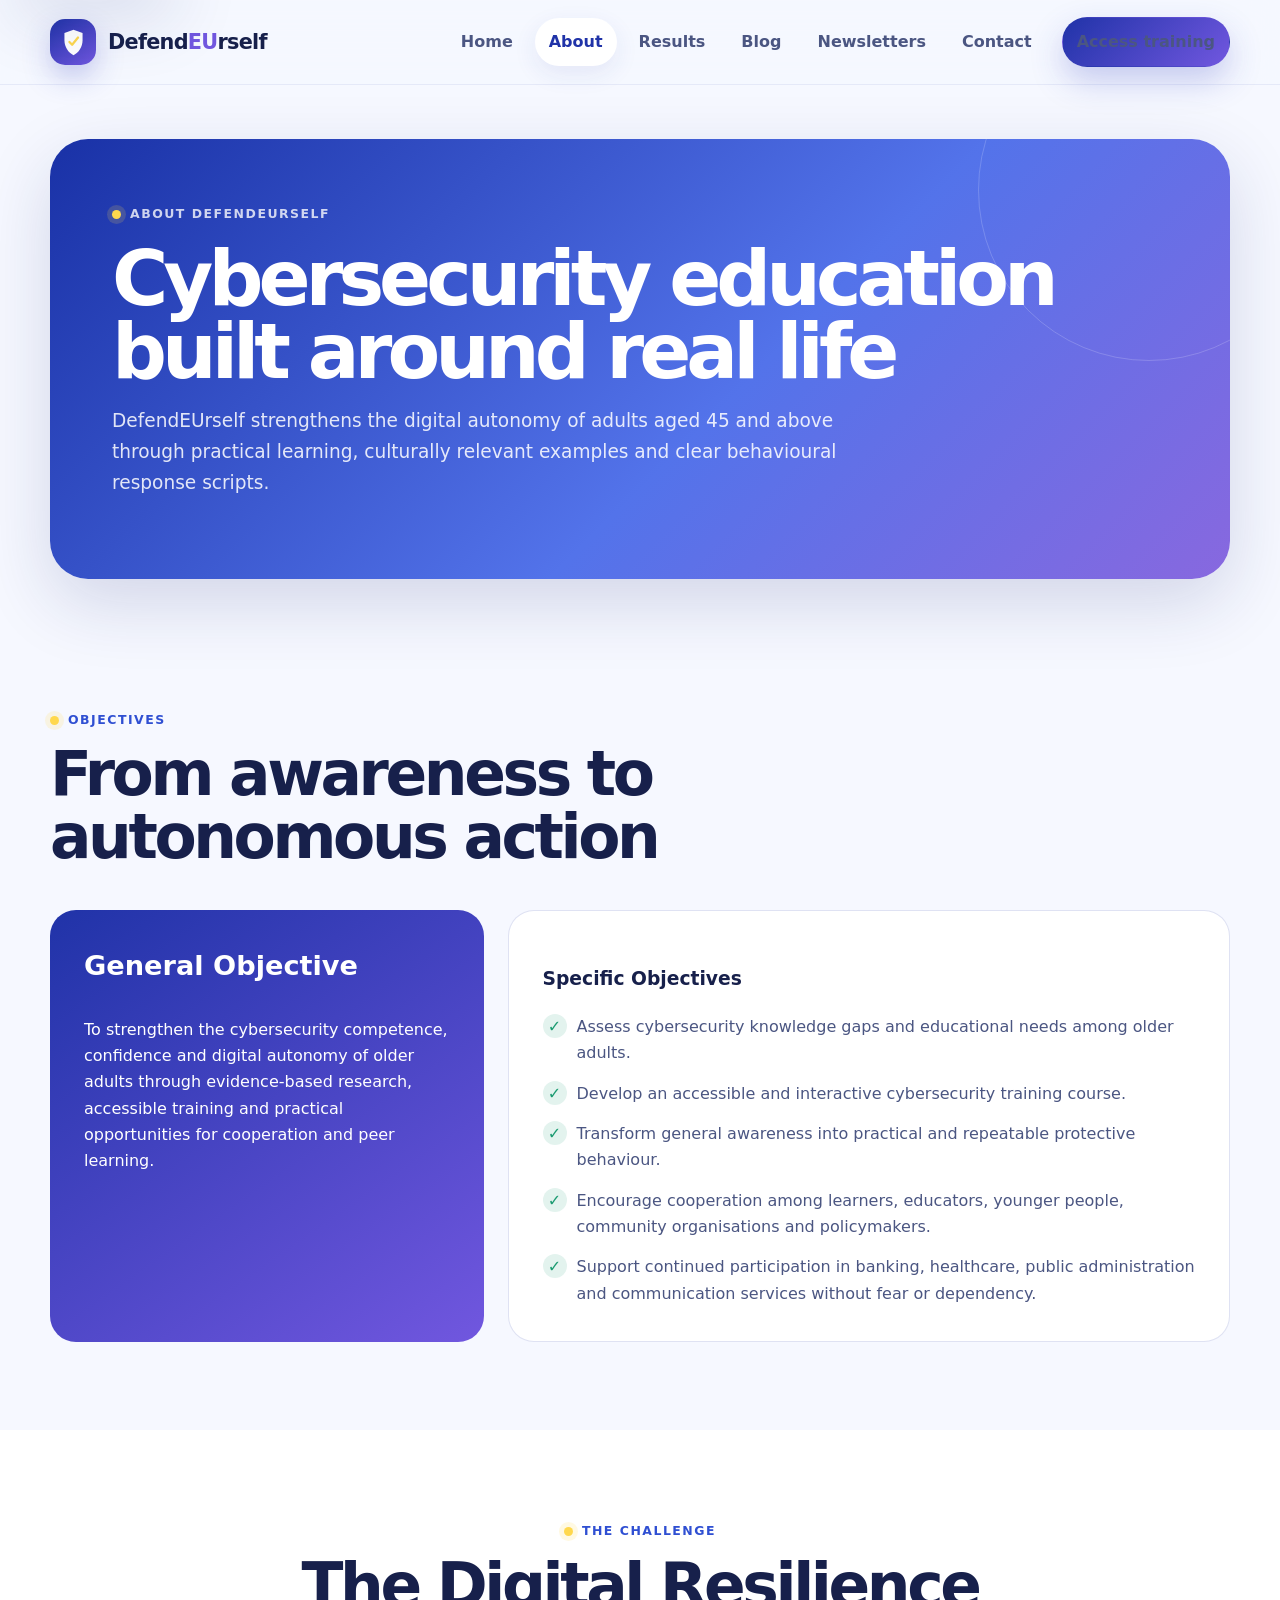
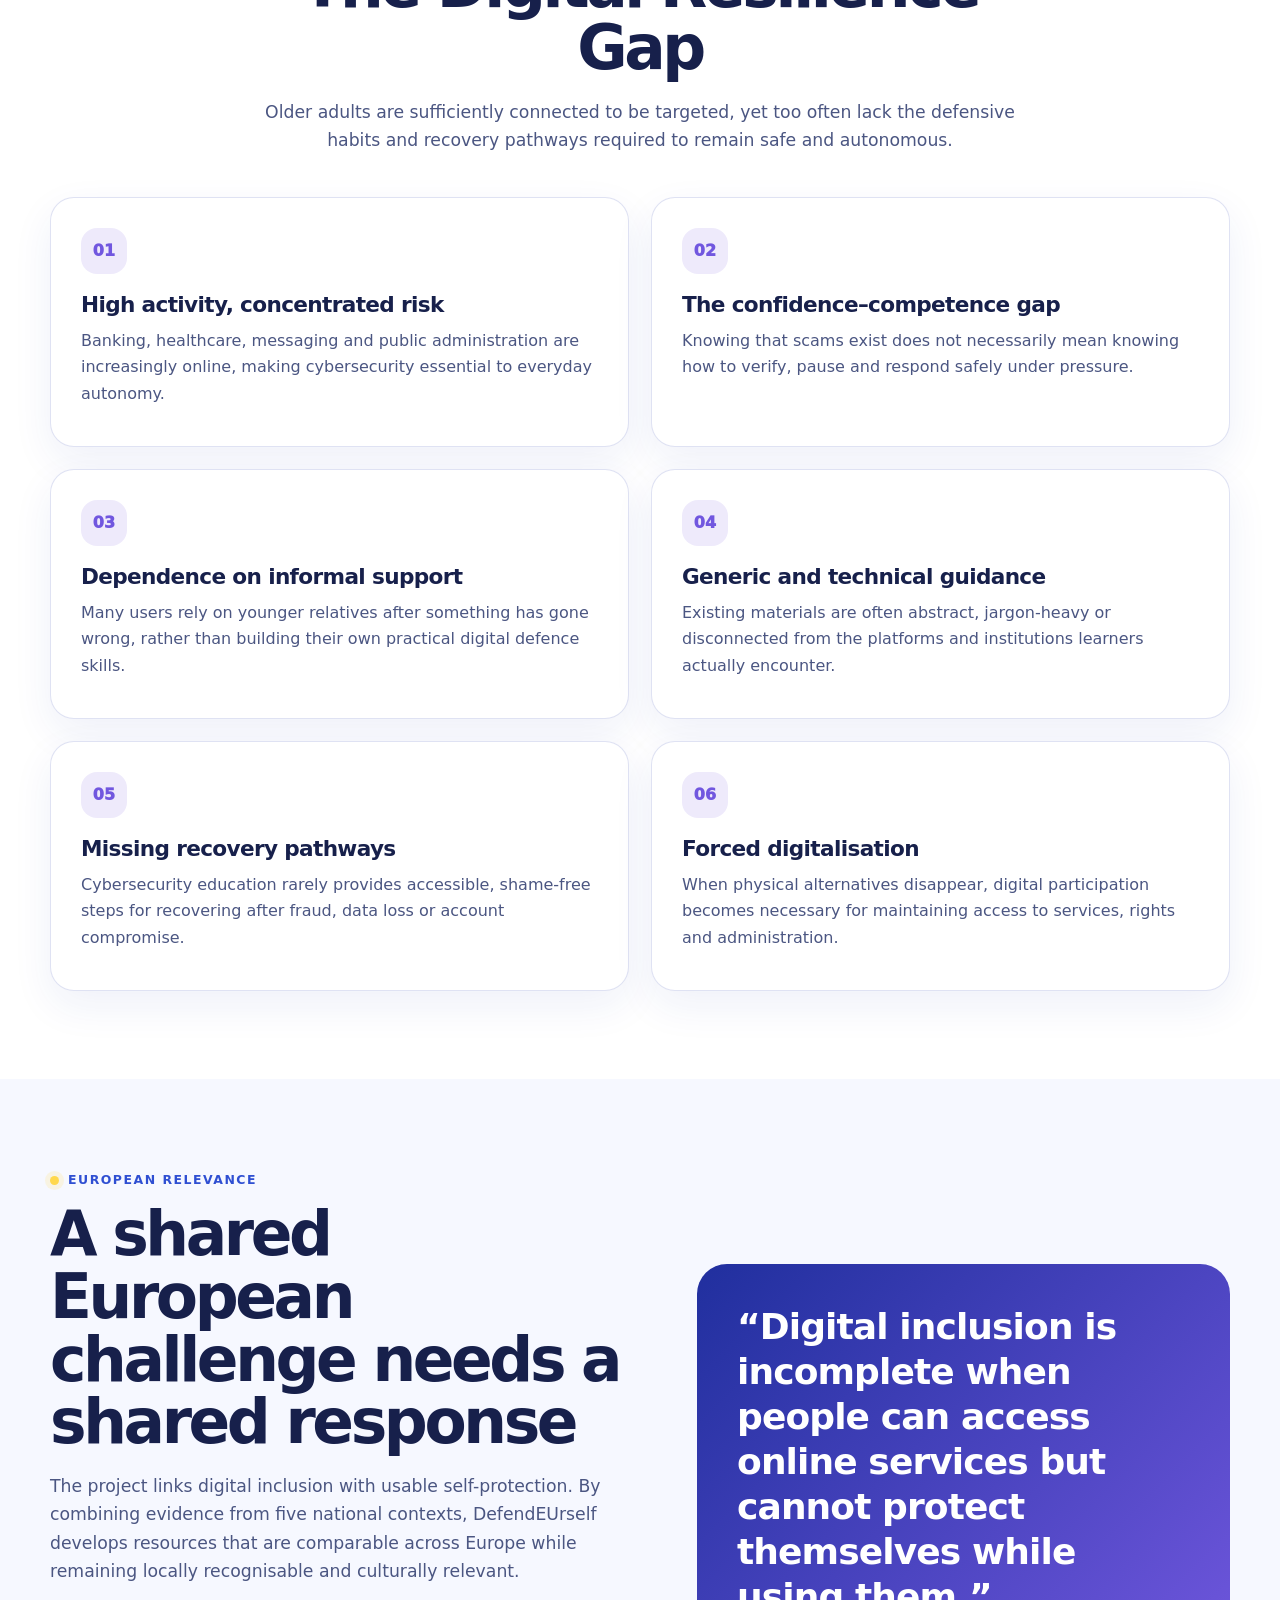
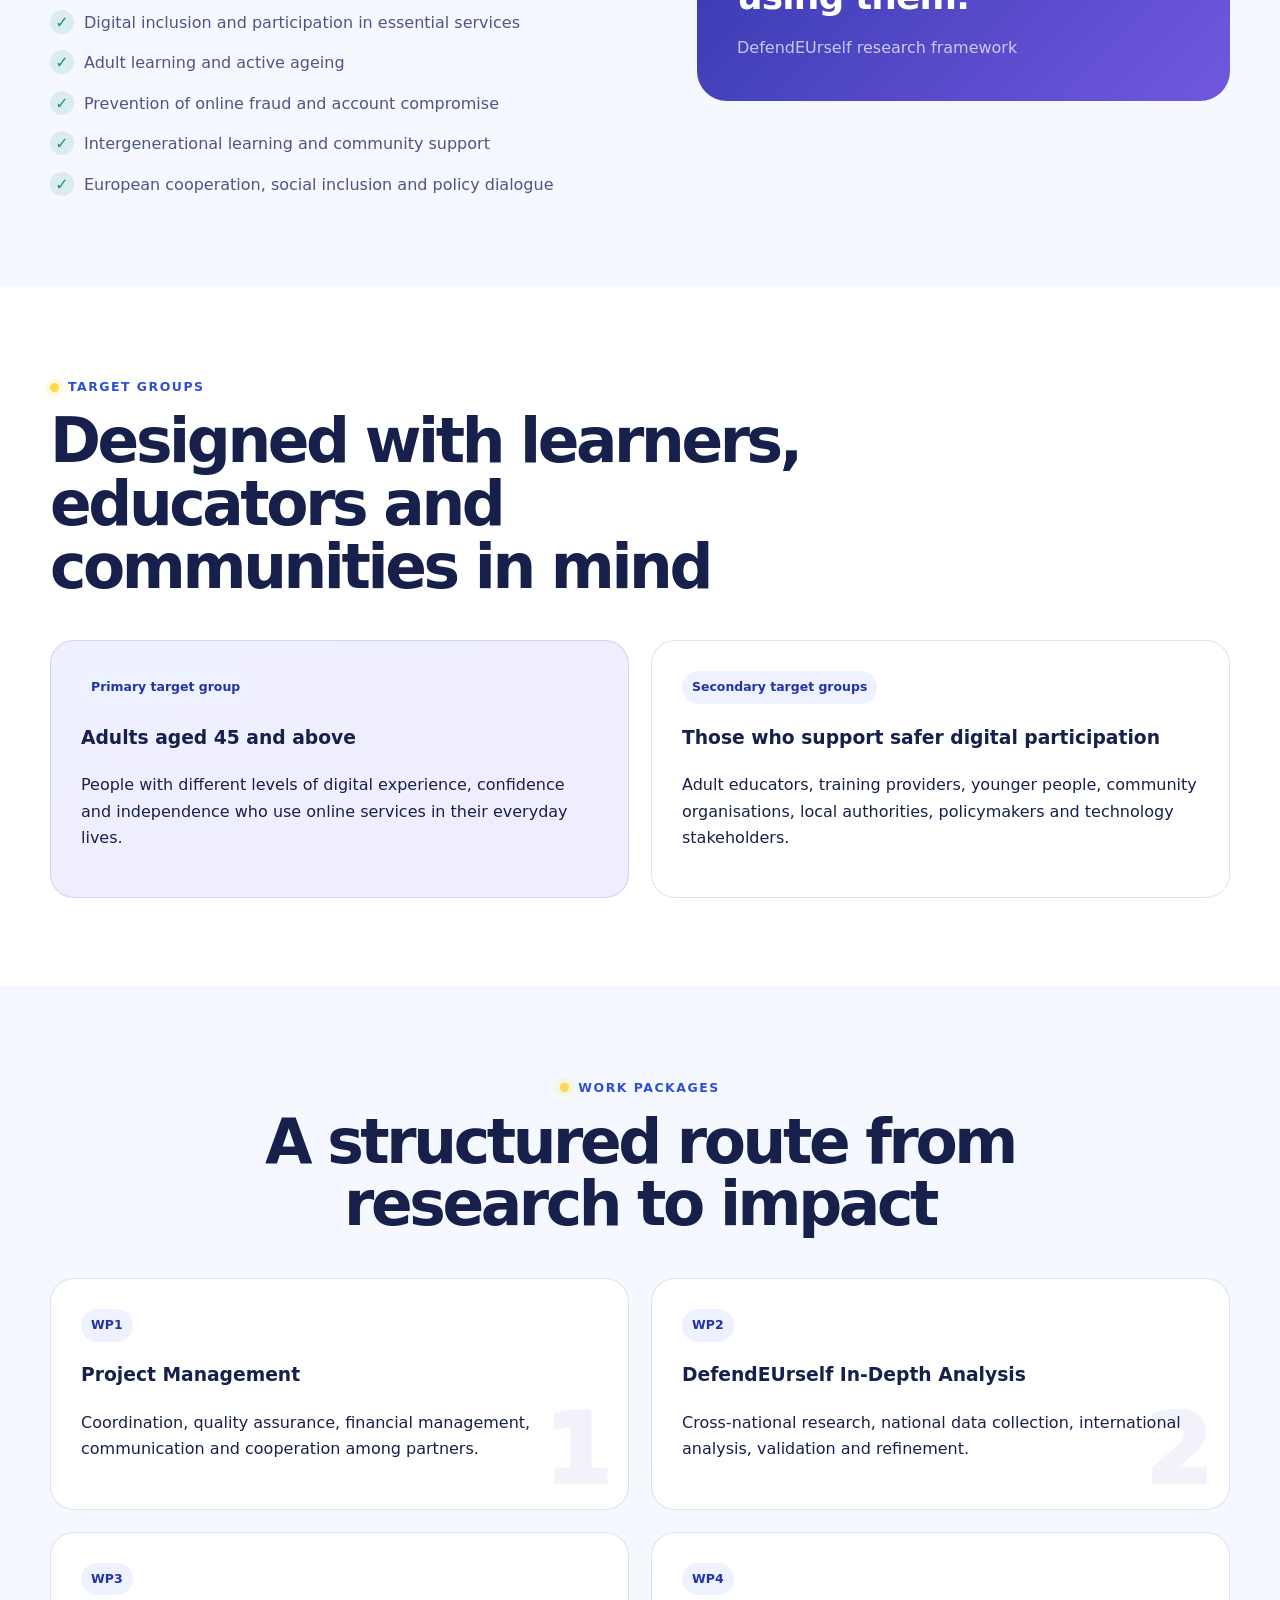
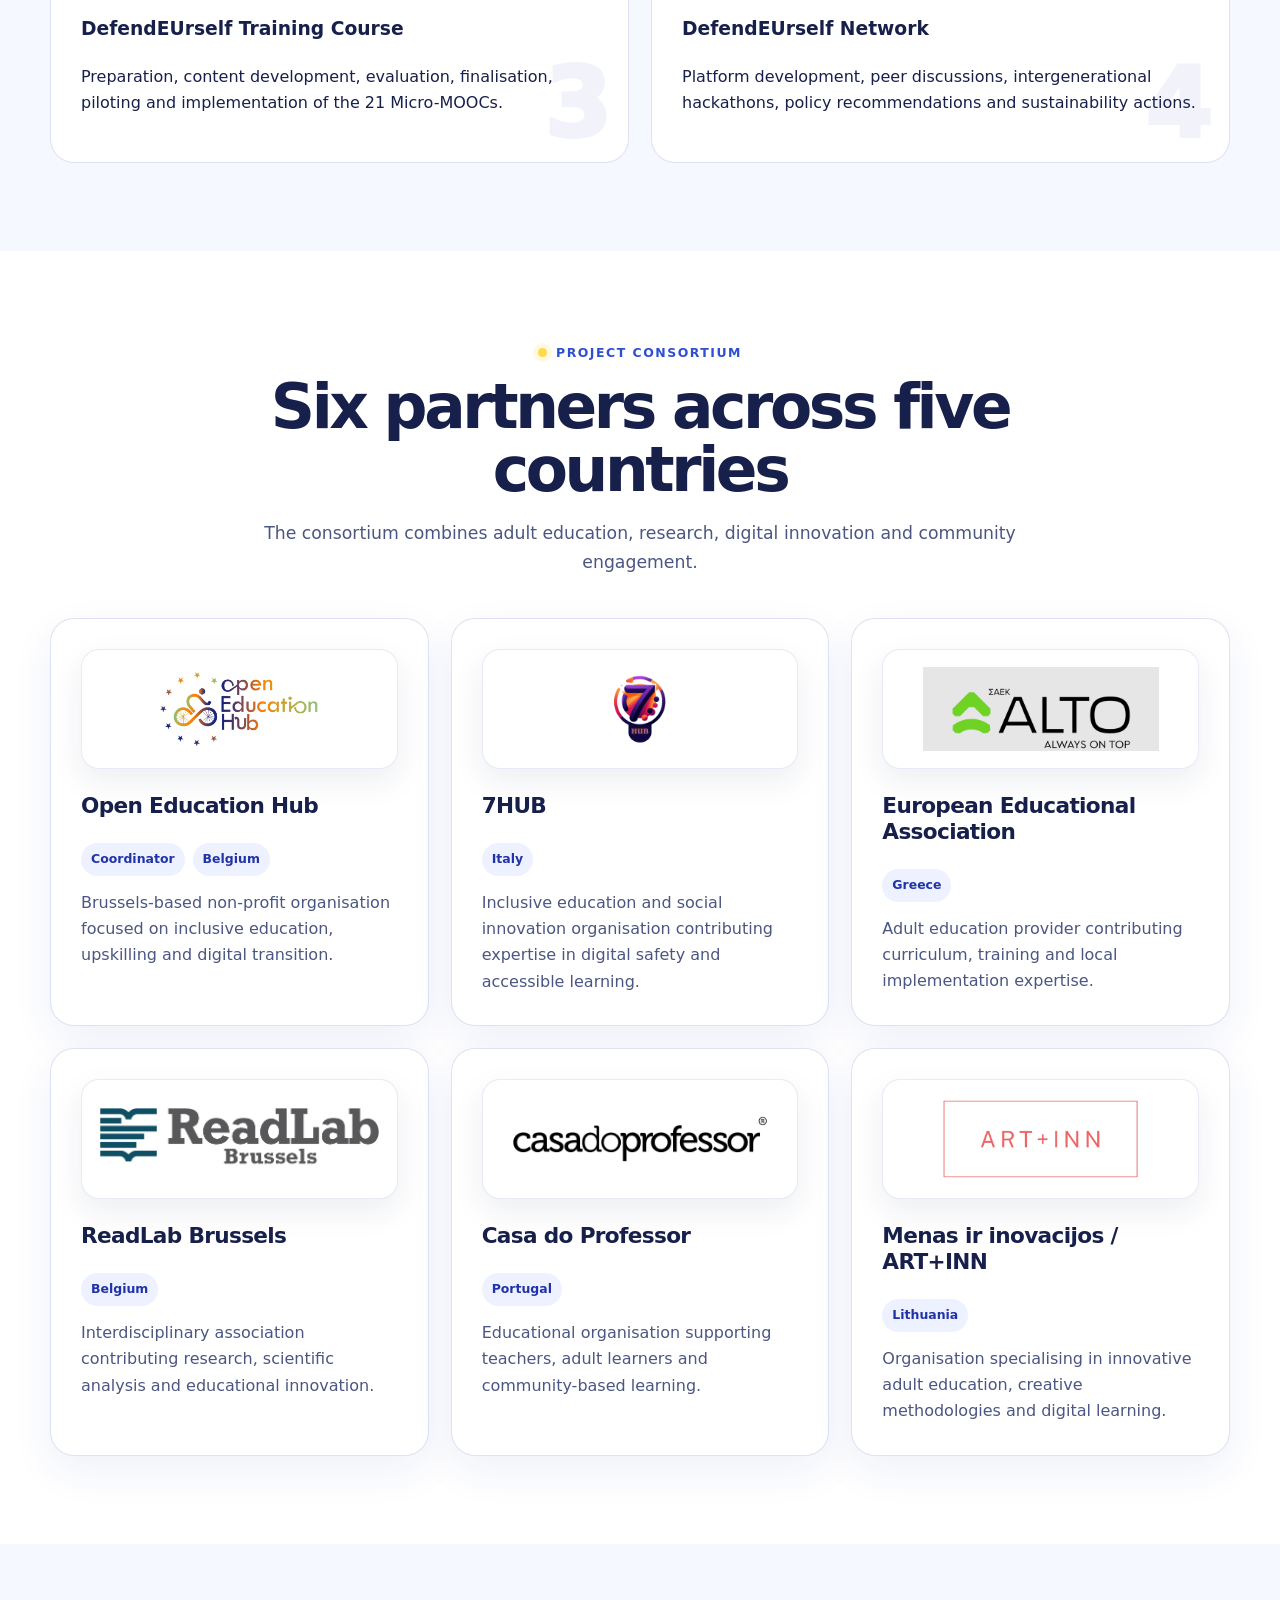
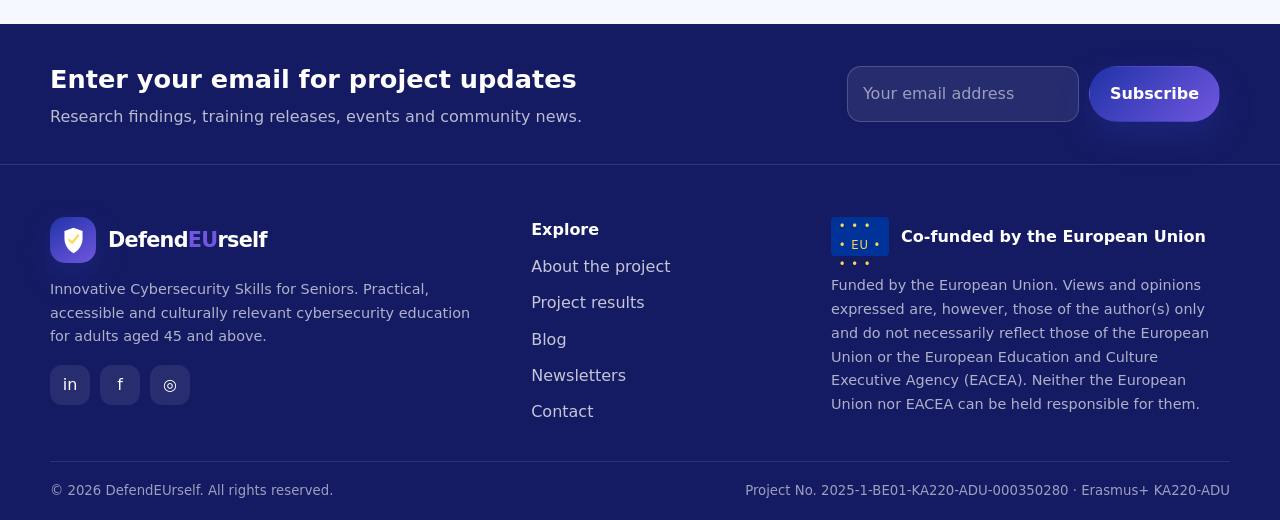
==== commit f68e9af8: "Add files via upload" ====
--- a/about.html
+++ b/about.html
@@ -1,35 +1,38 @@
-<!doctype html>
-    <html lang="en">
-    <head>
-      <meta charset="utf-8">
-      <meta name="viewport" content="width=device-width, initial-scale=1">
-      <meta name="description" content="Objectives, challenges, target groups, work packages and consortium of the DefendEUrself Erasmus+ project.">
-      <meta name="theme-color" content="#2033a8">
-      <title>About | DefendEUrself</title>
-      <link rel="stylesheet" href="assets/css/styles.css">
-    </head>
-    <body>
+<!DOCTYPE html>
 
+<html lang="en">
+<head>
+<meta charset="utf-8"/>
+<meta content="width=device-width, initial-scale=1" name="viewport"/>
+<meta content="Objectives, challenges, target groups, work packages and consortium of the DefendEUrself Erasmus+ project." name="description"/>
+<meta content="#2033a8" name="theme-color"/>
+<title>About | DefendEUrself</title>
+<link href="assets/css/styles.css" rel="stylesheet"/>
+
+<style>
+.partner-logo.partner-logo-image{width:100%;height:120px;padding:16px 18px;border-radius:18px;background:#fff;border:1px solid rgba(32,51,168,.10);box-shadow:0 12px 32px rgba(20,33,92,.08);display:flex;align-items:center;justify-content:center;overflow:hidden;margin-bottom:10px}
+.partner-logo.partner-logo-image img{display:block;max-width:100%;max-height:84px;width:auto;height:auto;object-fit:contain}
+.partner-logo.partner-logo-image.logo-square img{max-height:94px}
+</style>
+</head>
+<body>
 <a class="skip-link" href="#main-content">Skip to content</a>
 <header class="site-header">
-  <div class="container nav-wrap">
-    <a class="brand" href="index.html" aria-label="DefendEUrself home">
-      <span class="brand-mark"><svg viewBox="0 0 64 64" aria-hidden="true"><path fill="currentColor" d="M32 4 52 11v16c0 15-8.7 27.4-20 33C20.7 54.4 12 42 12 27V11z"/><path d="m23 31 6 6 13-16" fill="none" stroke="#ffd84d" stroke-width="5" stroke-linecap="round" stroke-linejoin="round"/></svg></span>
-      <span>Defend<span class="eu">EU</span>rself</span>
-    </a>
-    <nav class="site-nav" aria-label="Primary navigation">
-      <a href="index.html">Home</a><a href="about.html" aria-current="page">About</a><a href="results.html">Results</a><a href="blog.html">Blog</a><a href="newsletters.html">Newsletters</a><a href="contact.html">Contact</a>
-      <a class="button button-primary nav-cta" href="results.html#training">Access training</a>
-    </nav>
-    <button class="mobile-menu-button" aria-label="Open navigation menu" aria-expanded="false"></button>
-  </div>
+<div class="container nav-wrap">
+<a aria-label="DefendEUrself home" class="brand" href="index.html">
+<span class="brand-mark"><svg aria-hidden="true" viewbox="0 0 64 64"><path d="M32 4 52 11v16c0 15-8.7 27.4-20 33C20.7 54.4 12 42 12 27V11z" fill="currentColor"></path><path d="m23 31 6 6 13-16" fill="none" stroke="#ffd84d" stroke-linecap="round" stroke-linejoin="round" stroke-width="5"></path></svg></span>
+<span>Defend<span class="eu">EU</span>rself</span>
+</a>
+<nav aria-label="Primary navigation" class="site-nav">
+<a href="index.html">Home</a><a aria-current="page" href="about.html">About</a><a href="results.html">Results</a><a href="blog.html">Blog</a><a href="newsletters.html">Newsletters</a><a href="contact.html">Contact</a>
+<a class="button button-primary nav-cta" href="results.html#training">Access training</a>
+</nav>
+<button aria-expanded="false" aria-label="Open navigation menu" class="mobile-menu-button"></button>
+</div>
 </header>
-
-      <main id="main-content">
+<main id="main-content">
 <section class="page-hero"><div class="container"><div class="page-hero-panel"><div class="eyebrow"><span class="eyebrow-dot"></span>About DefendEUrself</div><h1>Cybersecurity education built around real life</h1><p>DefendEUrself strengthens the digital autonomy of adults aged 45 and above through practical learning, culturally relevant examples and clear behavioural response scripts.</p></div></div></section>
-
 <section class="section"><div class="container"><div class="section-header reveal"><div class="eyebrow"><span class="eyebrow-dot"></span>Objectives</div><h2>From awareness to autonomous action</h2></div><div class="objective-grid"><article class="objective-general reveal"><h3>General Objective</h3><p>To strengthen the cybersecurity competence, confidence and digital autonomy of older adults through evidence-based research, accessible training and practical opportunities for cooperation and peer learning.</p></article><article class="objective-list reveal"><h3>Specific Objectives</h3><ul class="check-list"><li>Assess cybersecurity knowledge gaps and educational needs among older adults.</li><li>Develop an accessible and interactive cybersecurity training course.</li><li>Transform general awareness into practical and repeatable protective behaviour.</li><li>Encourage cooperation among learners, educators, younger people, community organisations and policymakers.</li><li>Support continued participation in banking, healthcare, public administration and communication services without fear or dependency.</li></ul></article></div></div></section>
-
 <section class="section section-alt"><div class="container"><div class="section-header center reveal"><div class="eyebrow"><span class="eyebrow-dot"></span>The challenge</div><h2>The Digital Resilience Gap</h2><p>Older adults are sufficiently connected to be targeted, yet too often lack the defensive habits and recovery pathways required to remain safe and autonomous.</p></div><div class="challenge-grid">
 <article class="challenge-card reveal"><span class="number">01</span><h3>High activity, concentrated risk</h3><p>Banking, healthcare, messaging and public administration are increasingly online, making cybersecurity essential to everyday autonomy.</p></article>
 <article class="challenge-card reveal"><span class="number">02</span><h3>The confidence–competence gap</h3><p>Knowing that scams exist does not necessarily mean knowing how to verify, pause and respond safely under pressure.</p></article>
@@ -38,70 +41,64 @@
 <article class="challenge-card reveal"><span class="number">05</span><h3>Missing recovery pathways</h3><p>Cybersecurity education rarely provides accessible, shame-free steps for recovering after fraud, data loss or account compromise.</p></article>
 <article class="challenge-card reveal"><span class="number">06</span><h3>Forced digitalisation</h3><p>When physical alternatives disappear, digital participation becomes necessary for maintaining access to services, rights and administration.</p></article>
 </div></div></section>
-
 <section class="section"><div class="container split reverse"><div class="split-content reveal"><div class="eyebrow"><span class="eyebrow-dot"></span>European relevance</div><h2>A shared European challenge needs a shared response</h2><p>The project links digital inclusion with usable self-protection. By combining evidence from five national contexts, DefendEUrself develops resources that are comparable across Europe while remaining locally recognisable and culturally relevant.</p><ul class="check-list" style="margin-top:24px"><li>Digital inclusion and participation in essential services</li><li>Adult learning and active ageing</li><li>Prevention of online fraud and account compromise</li><li>Intergenerational learning and community support</li><li>European cooperation, social inclusion and policy dialogue</li></ul></div><div class="quote-panel reveal"><blockquote>“Digital inclusion is incomplete when people can access online services but cannot protect themselves while using them.”</blockquote><cite>DefendEUrself research framework</cite></div></div></section>
-
 <section class="section section-alt"><div class="container"><div class="section-header reveal"><div class="eyebrow"><span class="eyebrow-dot"></span>Target groups</div><h2>Designed with learners, educators and communities in mind</h2></div><div class="target-grid"><article class="target-card primary reveal"><span class="tag">Primary target group</span><h3>Adults aged 45 and above</h3><p>People with different levels of digital experience, confidence and independence who use online services in their everyday lives.</p></article><article class="target-card reveal"><span class="tag">Secondary target groups</span><h3>Those who support safer digital participation</h3><p>Adult educators, training providers, younger people, community organisations, local authorities, policymakers and technology stakeholders.</p></article></div></div></section>
-
 <section class="section"><div class="container"><div class="section-header center reveal"><div class="eyebrow"><span class="eyebrow-dot"></span>Work packages</div><h2>A structured route from research to impact</h2></div><div class="wp-grid"><article class="wp-card reveal" data-wp="1"><span class="tag">WP1</span><h3>Project Management</h3><p>Coordination, quality assurance, financial management, communication and cooperation among partners.</p></article><article class="wp-card reveal" data-wp="2"><span class="tag">WP2</span><h3>DefendEUrself In-Depth Analysis</h3><p>Cross-national research, national data collection, international analysis, validation and refinement.</p></article><article class="wp-card reveal" data-wp="3"><span class="tag">WP3</span><h3>DefendEUrself Training Course</h3><p>Preparation, content development, evaluation, finalisation, piloting and implementation of the 21 Micro-MOOCs.</p></article><article class="wp-card reveal" data-wp="4"><span class="tag">WP4</span><h3>DefendEUrself Network</h3><p>Platform development, peer discussions, intergenerational hackathons, policy recommendations and sustainability actions.</p></article></div></div></section>
-
 <section class="section section-alt"><div class="container"><div class="section-header center reveal"><div class="eyebrow"><span class="eyebrow-dot"></span>Project consortium</div><h2>Six partners across five countries</h2><p>The consortium combines adult education, research, digital innovation and community engagement.</p></div><div class="partner-grid">
-<article class="partner-card reveal"><div class="partner-logo">OEH</div><h3>Open Education Hub</h3><div class="partner-meta"><span class="tag">Coordinator</span><span class="tag">Belgium</span></div><p>Brussels-based non-profit organisation focused on inclusive education, upskilling and digital transition.</p></article>
-<article class="partner-card reveal"><div class="partner-logo">7H</div><h3>7HUB</h3><div class="partner-meta"><span class="tag">Italy</span></div><p>Inclusive education and social innovation organisation contributing expertise in digital safety and accessible learning.</p></article>
-<article class="partner-card reveal"><div class="partner-logo">EEA</div><h3>European Educational Association</h3><div class="partner-meta"><span class="tag">Greece</span></div><p>Adult education provider contributing curriculum, training and local implementation expertise.</p></article>
-<article class="partner-card reveal"><div class="partner-logo">RL</div><h3>ReadLab Brussels</h3><div class="partner-meta"><span class="tag">Belgium</span></div><p>Interdisciplinary association contributing research, scientific analysis and educational innovation.</p></article>
-<article class="partner-card reveal"><div class="partner-logo">CP</div><h3>Casa do Professor</h3><div class="partner-meta"><span class="tag">Portugal</span></div><p>Educational organisation supporting teachers, adult learners and community-based learning.</p></article>
-<article class="partner-card reveal"><div class="partner-logo">A+I</div><h3>Menas ir inovacijos / ART+INN</h3><div class="partner-meta"><span class="tag">Lithuania</span></div><p>Organisation specialising in innovative adult education, creative methodologies and digital learning.</p></article>
+<article class="partner-card reveal"><div class="partner-logo partner-logo-image"><img alt="Open Education Hub logo" src="[data-uri]"/></div><h3>Open Education Hub</h3><div class="partner-meta"><span class="tag">Coordinator</span><span class="tag">Belgium</span></div><p>Brussels-based non-profit organisation focused on inclusive education, upskilling and digital transition.</p></article>
+<article class="partner-card reveal"><div class="partner-logo partner-logo-image logo-square"><img alt="7HUB logo" src="[data-uri]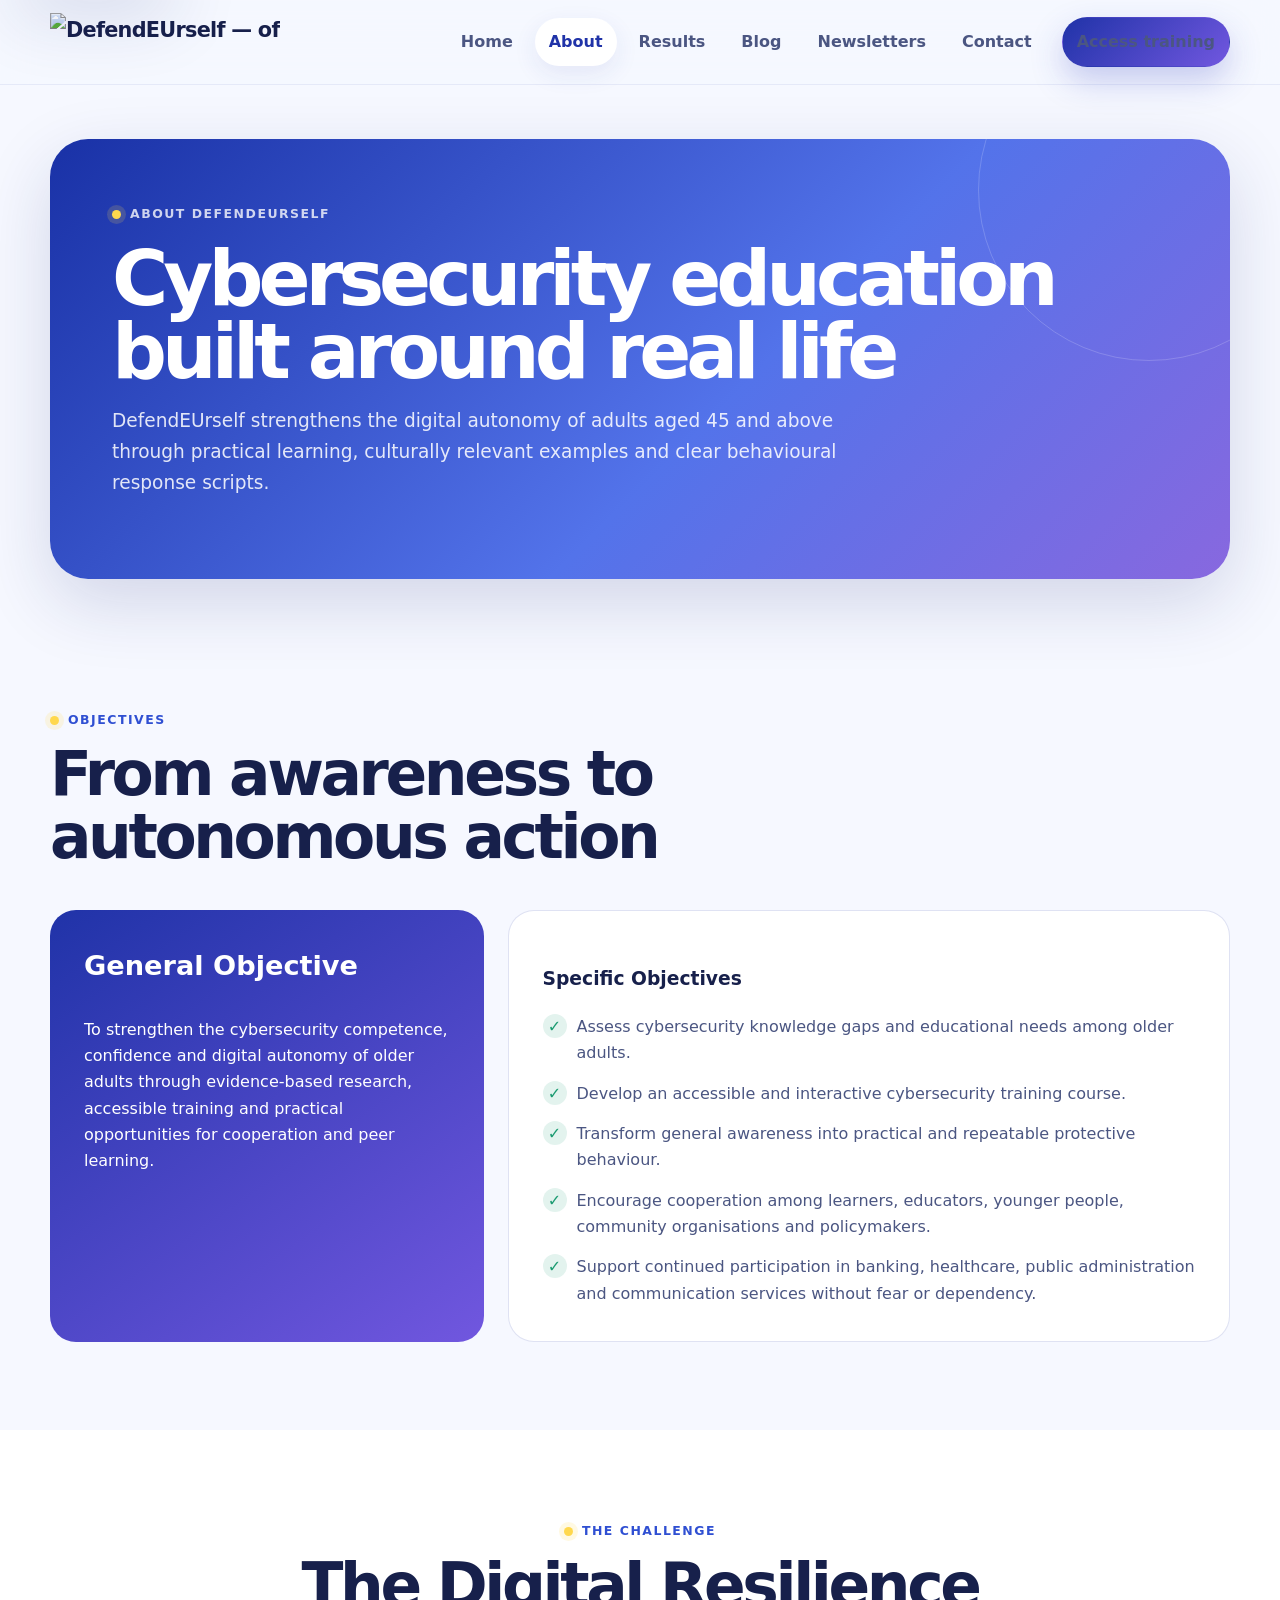
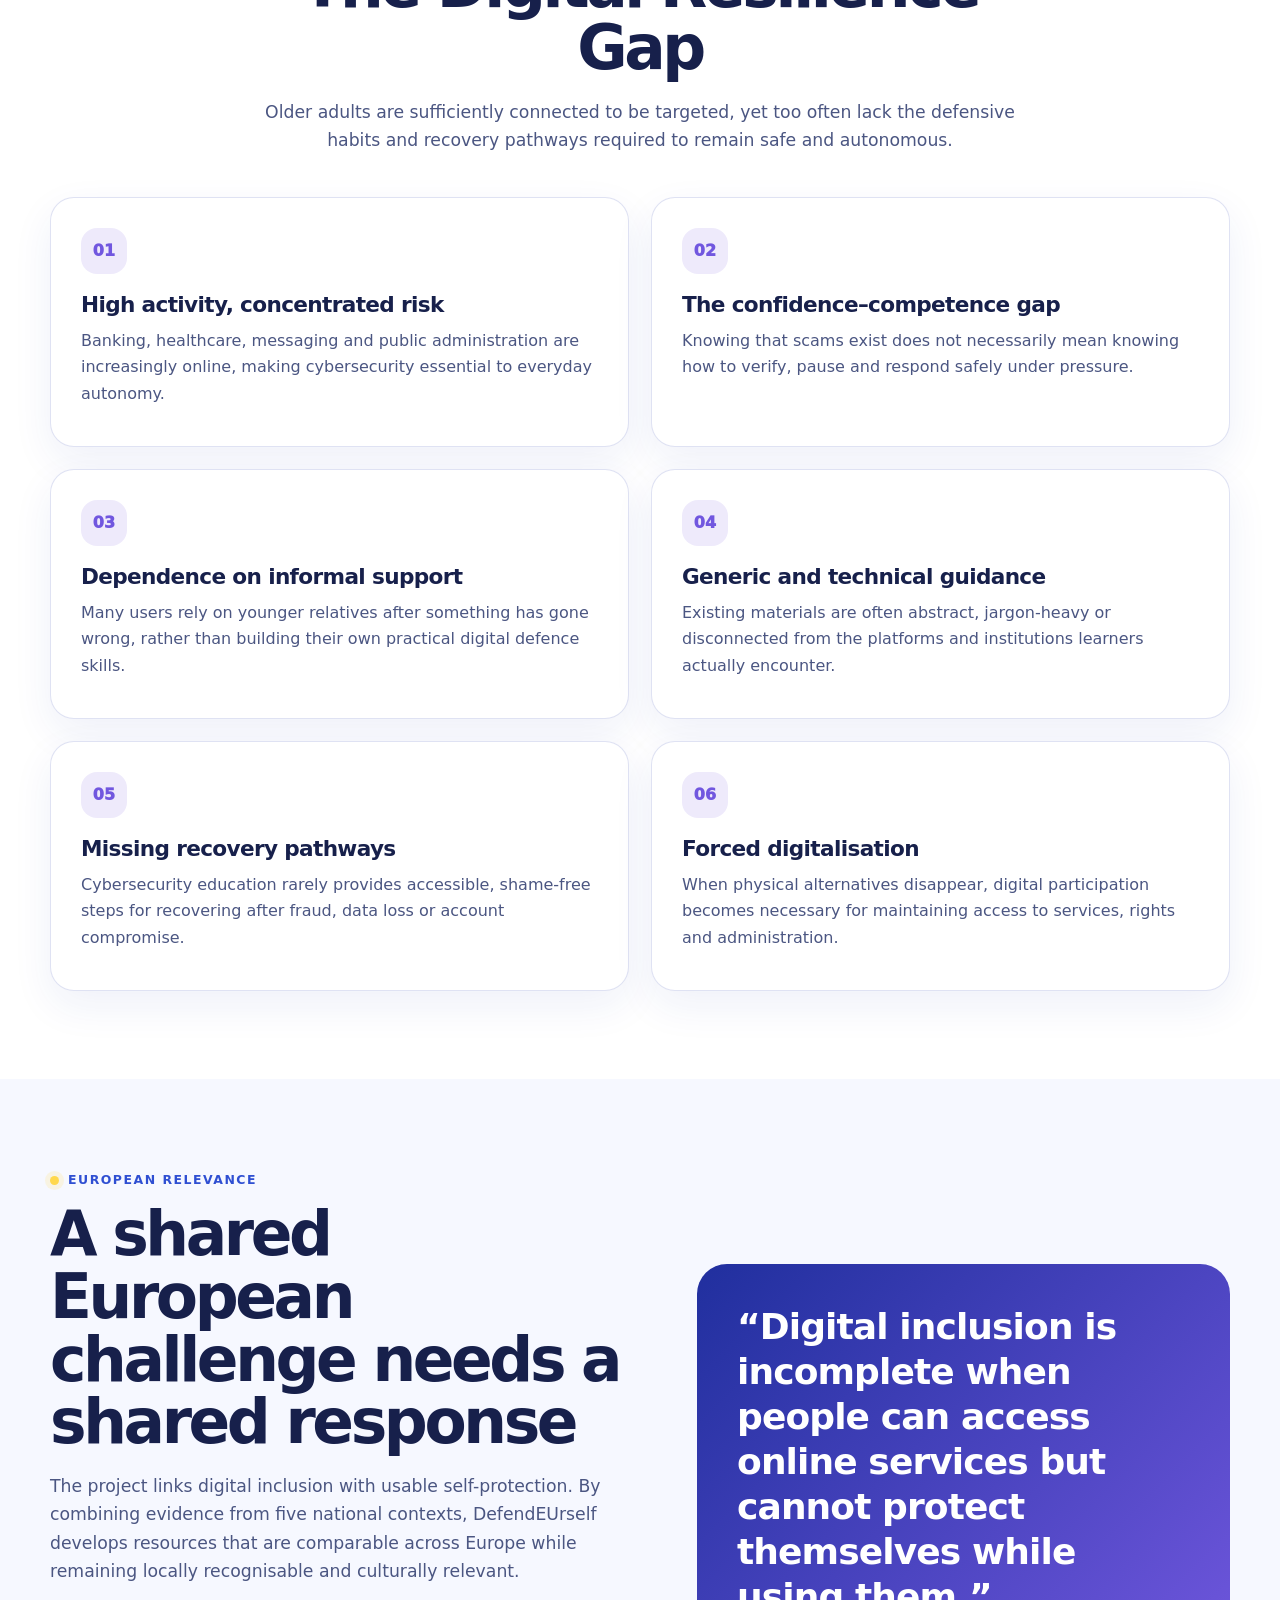
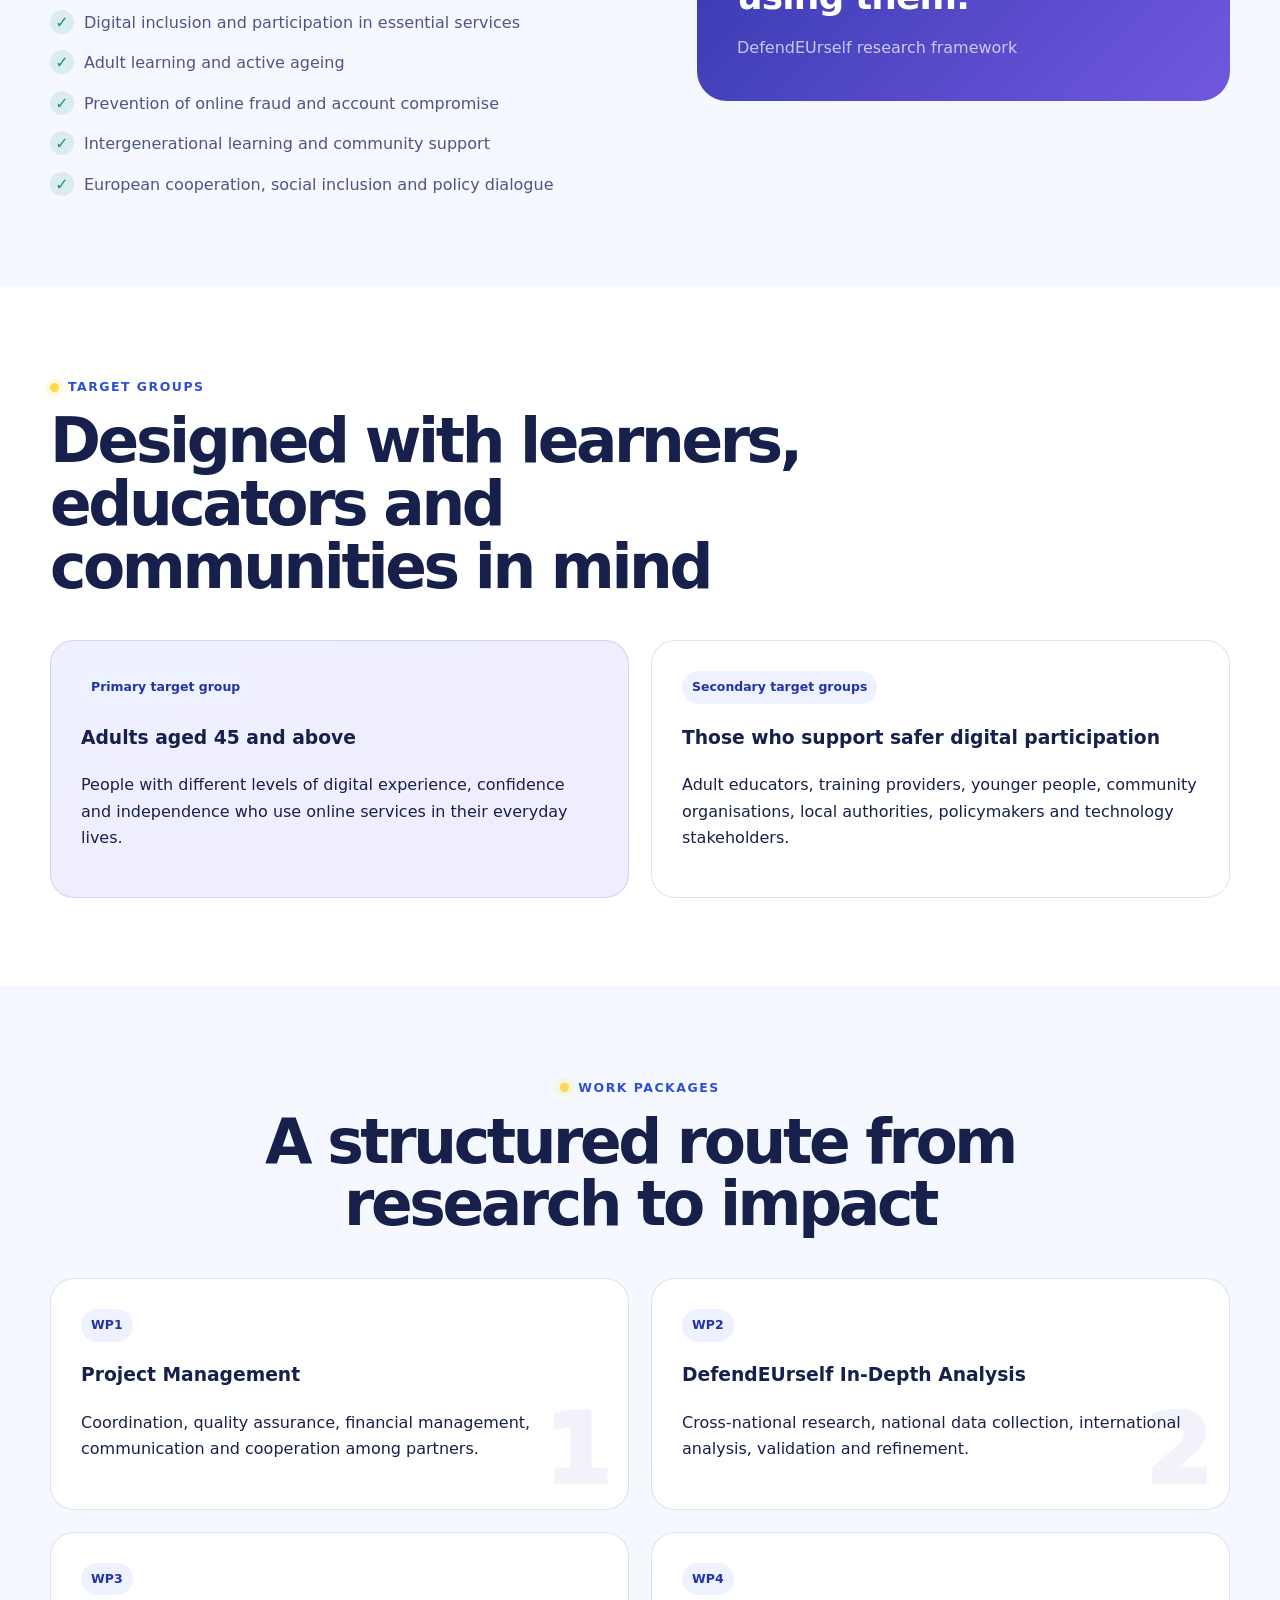
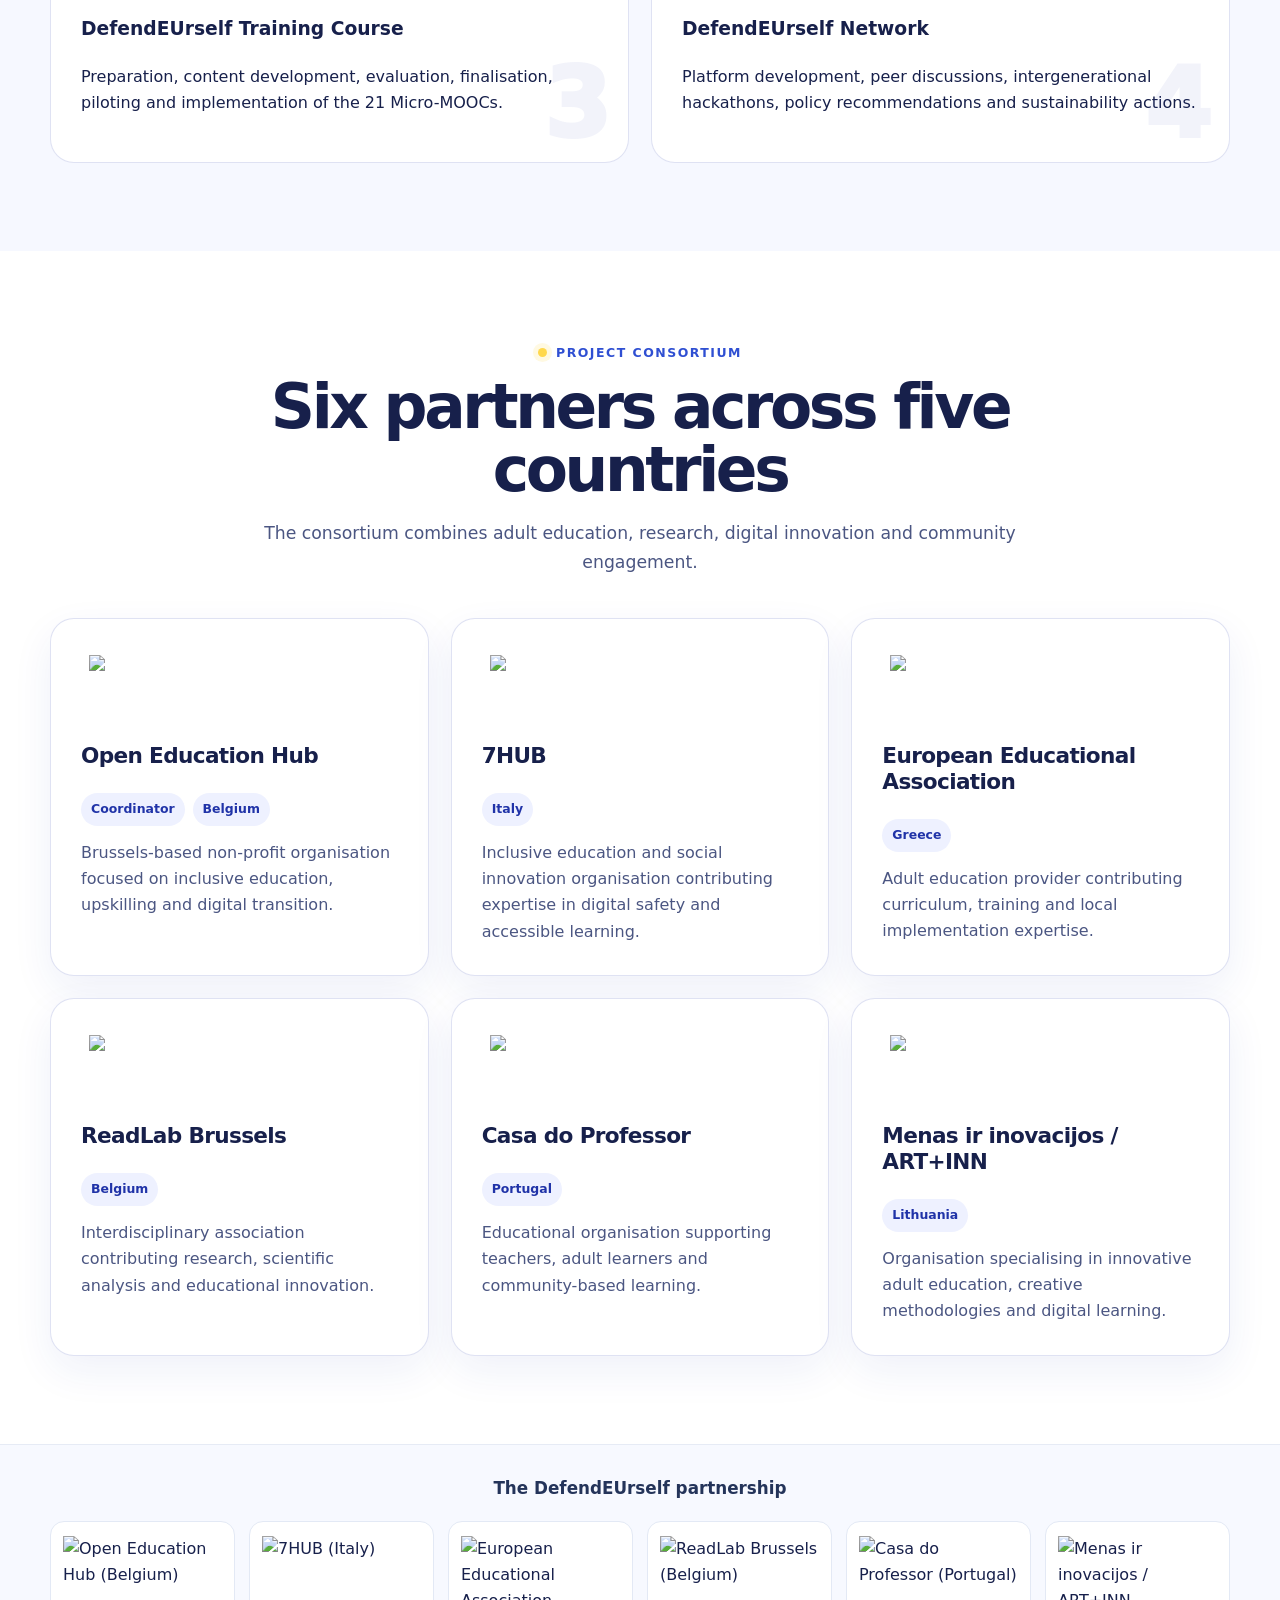
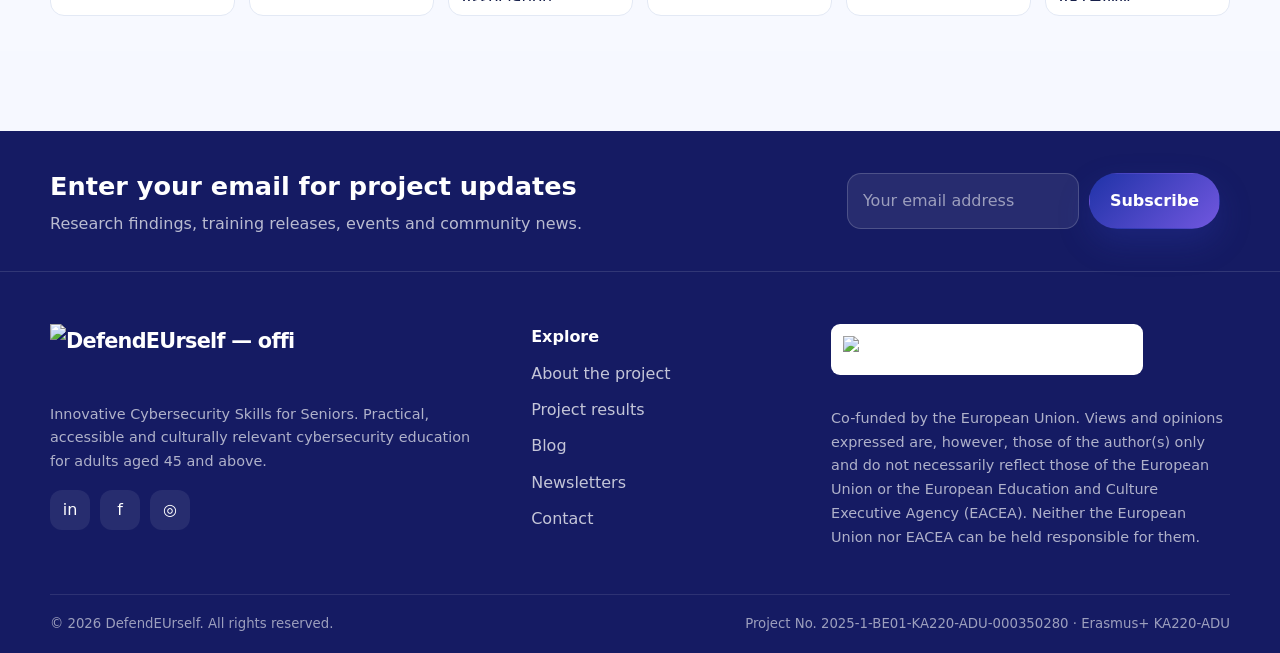
==== commit a7f36fc1: "Add files via upload" ====
--- a/about.html
+++ b/about.html
@@ -8,24 +8,33 @@
 <meta content="#2033a8" name="theme-color"/>
 <title>About | DefendEUrself</title>
 <link href="assets/css/styles.css" rel="stylesheet"/>
-
-<style>
-.partner-logo.partner-logo-image{width:100%;height:120px;padding:16px 18px;border-radius:18px;background:#fff;border:1px solid rgba(32,51,168,.10);box-shadow:0 12px 32px rgba(20,33,92,.08);display:flex;align-items:center;justify-content:center;overflow:hidden;margin-bottom:10px}
-.partner-logo.partner-logo-image img{display:block;max-width:100%;max-height:84px;width:auto;height:auto;object-fit:contain}
-.partner-logo.partner-logo-image.logo-square img{max-height:94px}
-</style>
-</head>
+<link href="https://static.wixstatic.com/media/617281_b0adae8fddb74f89bafffd43a60692ee~mv2.png" rel="icon" type="image/png"/><link href="https://static.wixstatic.com/media/617281_b0adae8fddb74f89bafffd43a60692ee~mv2.png" rel="apple-touch-icon"/><style id="defend-brand-style">
+/* Branding DefendEUrself: unico logo ufficiale, sei partner, riconoscimento UE */
+.site-header .brand,.site-footer .brand{display:inline-flex!important;align-items:center!important;min-height:54px!important;gap:0!important;max-width:100%!important}
+.site-header .brand img.project-original-logo{height:58px!important;width:auto!important;max-width:230px!important;object-fit:contain!important;display:block!important}
+.site-footer .brand img.project-original-logo{height:64px!important;width:auto!important;max-width:245px!important;object-fit:contain!important;display:block!important}
+.brand .project-sr-only{position:absolute;width:1px;height:1px;clip-path:inset(50%);white-space:nowrap;overflow:hidden}
+.partner-logo{display:flex!important;align-items:center!important;justify-content:center!important;min-height:80px!important;padding:8px!important;background:white!important;overflow:hidden!important;}
+.partner-logo .partner-original-logo{width:100%!important;height:68px!important;max-width:200px!important;object-fit:contain!important;display:block!important;}
+.partner-brand-strip{padding:30px 0 35px;background:#f7f9ff;border-top:1px solid #e6ebf5;}
+.partner-brand-strip .partner-brand-title{text-align:center;margin:0 0 18px;color:#24345a;font-weight:700;font-size:1.05rem;}
+.partner-brand-strip .partner-brand-list{display:grid;grid-template-columns:repeat(6,minmax(0,1fr));align-items:center;gap:14px;}
+.partner-brand-strip .partner-brand-item{background:#fff;border:1px solid #e3e9f5;border-radius:14px;display:flex;align-items:center;justify-content:center;min-height:95px;padding:12px;transition:transform .2s ease;text-decoration:none;}
+.partner-brand-strip .partner-brand-item:hover{transform:translateY(-2px);}
+.partner-brand-strip .partner-brand-item img{width:100%;height:65px;object-fit:contain;display:block;}
+.funding-lockup .eu-official-banner{width:min(100%,330px)!important;height:auto!important;display:block!important;object-fit:contain!important;}
+.funding-lockup:has(.eu-official-banner){background:#fff!important;border-radius:9px!important;padding:12px!important;display:inline-flex!important;align-items:center!important;justify-content:center!important;}
+@media(max-width:900px){.partner-brand-strip .partner-brand-list{grid-template-columns:repeat(3,minmax(0,1fr));}.site-header .brand img.project-original-logo{height:49px!important}}
+@media(max-width:560px){.partner-brand-strip .partner-brand-list{grid-template-columns:repeat(2,minmax(0,1fr));}.partner-brand-strip .partner-brand-item{min-height:84px;padding:10px}.site-header .brand img.project-original-logo{height:43px!important;max-width:145px!important}.site-footer .brand img.project-original-logo{height:55px!important;}}
+</style></head>
 <body>
 <a class="skip-link" href="#main-content">Skip to content</a>
 <header class="site-header">
 <div class="container nav-wrap">
-<a aria-label="DefendEUrself home" class="brand" href="index.html">
-<span class="brand-mark"><svg aria-hidden="true" viewbox="0 0 64 64"><path d="M32 4 52 11v16c0 15-8.7 27.4-20 33C20.7 54.4 12 42 12 27V11z" fill="currentColor"></path><path d="m23 31 6 6 13-16" fill="none" stroke="#ffd84d" stroke-linecap="round" stroke-linejoin="round" stroke-width="5"></path></svg></span>
-<span>Defend<span class="eu">EU</span>rself</span>
-</a>
+<a aria-label="DefendEUrself – Home" class="brand" href="index.html"><img alt="DefendEUrself — official project logo" class="project-original-logo" loading="eager" src="https://static.wixstatic.com/media/617281_b0adae8fddb74f89bafffd43a60692ee~mv2.png"/></a>
 <nav aria-label="Primary navigation" class="site-nav">
 <a href="index.html">Home</a><a aria-current="page" href="about.html">About</a><a href="results.html">Results</a><a href="blog.html">Blog</a><a href="newsletters.html">Newsletters</a><a href="contact.html">Contact</a>
-<a class="button button-primary nav-cta" href="results.html#training">Access training</a>
+<a class="button button-primary nav-cta" href="course.html">Access training</a>
 </nav>
 <button aria-expanded="false" aria-label="Open navigation menu" class="mobile-menu-button"></button>
 </div>
@@ -45,15 +54,15 @@
 <section class="section section-alt"><div class="container"><div class="section-header reveal"><div class="eyebrow"><span class="eyebrow-dot"></span>Target groups</div><h2>Designed with learners, educators and communities in mind</h2></div><div class="target-grid"><article class="target-card primary reveal"><span class="tag">Primary target group</span><h3>Adults aged 45 and above</h3><p>People with different levels of digital experience, confidence and independence who use online services in their everyday lives.</p></article><article class="target-card reveal"><span class="tag">Secondary target groups</span><h3>Those who support safer digital participation</h3><p>Adult educators, training providers, younger people, community organisations, local authorities, policymakers and technology stakeholders.</p></article></div></div></section>
 <section class="section"><div class="container"><div class="section-header center reveal"><div class="eyebrow"><span class="eyebrow-dot"></span>Work packages</div><h2>A structured route from research to impact</h2></div><div class="wp-grid"><article class="wp-card reveal" data-wp="1"><span class="tag">WP1</span><h3>Project Management</h3><p>Coordination, quality assurance, financial management, communication and cooperation among partners.</p></article><article class="wp-card reveal" data-wp="2"><span class="tag">WP2</span><h3>DefendEUrself In-Depth Analysis</h3><p>Cross-national research, national data collection, international analysis, validation and refinement.</p></article><article class="wp-card reveal" data-wp="3"><span class="tag">WP3</span><h3>DefendEUrself Training Course</h3><p>Preparation, content development, evaluation, finalisation, piloting and implementation of the 21 Micro-MOOCs.</p></article><article class="wp-card reveal" data-wp="4"><span class="tag">WP4</span><h3>DefendEUrself Network</h3><p>Platform development, peer discussions, intergenerational hackathons, policy recommendations and sustainability actions.</p></article></div></div></section>
 <section class="section section-alt"><div class="container"><div class="section-header center reveal"><div class="eyebrow"><span class="eyebrow-dot"></span>Project consortium</div><h2>Six partners across five countries</h2><p>The consortium combines adult education, research, digital innovation and community engagement.</p></div><div class="partner-grid">
-<article class="partner-card reveal"><div class="partner-logo partner-logo-image"><img alt="Open Education Hub logo" src="[data-uri]"/></div><h3>Open Education Hub</h3><div class="partner-meta"><span class="tag">Coordinator</span><span class="tag">Belgium</span></div><p>Brussels-based non-profit organisation focused on inclusive education, upskilling and digital transition.</p></article>
-<article class="partner-card reveal"><div class="partner-logo partner-logo-image logo-square"><img alt="7HUB logo" src="[data-uri]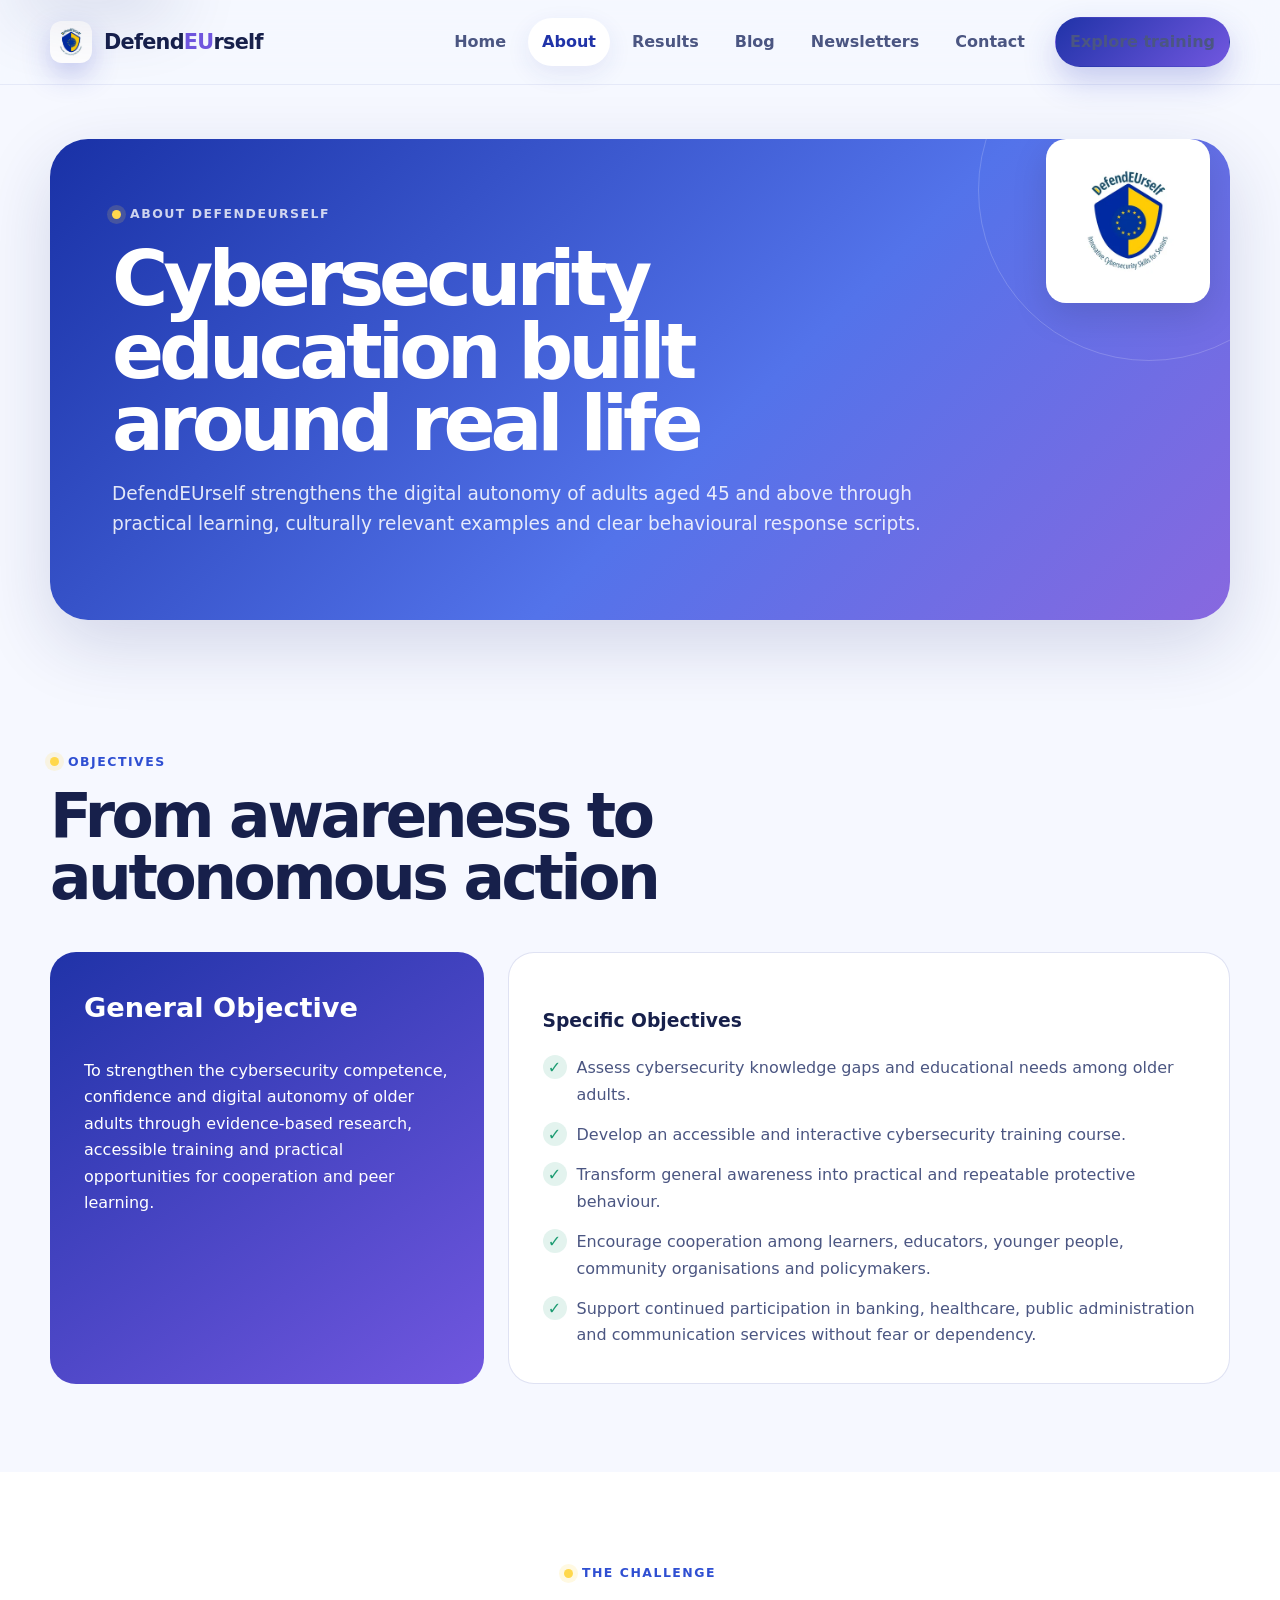
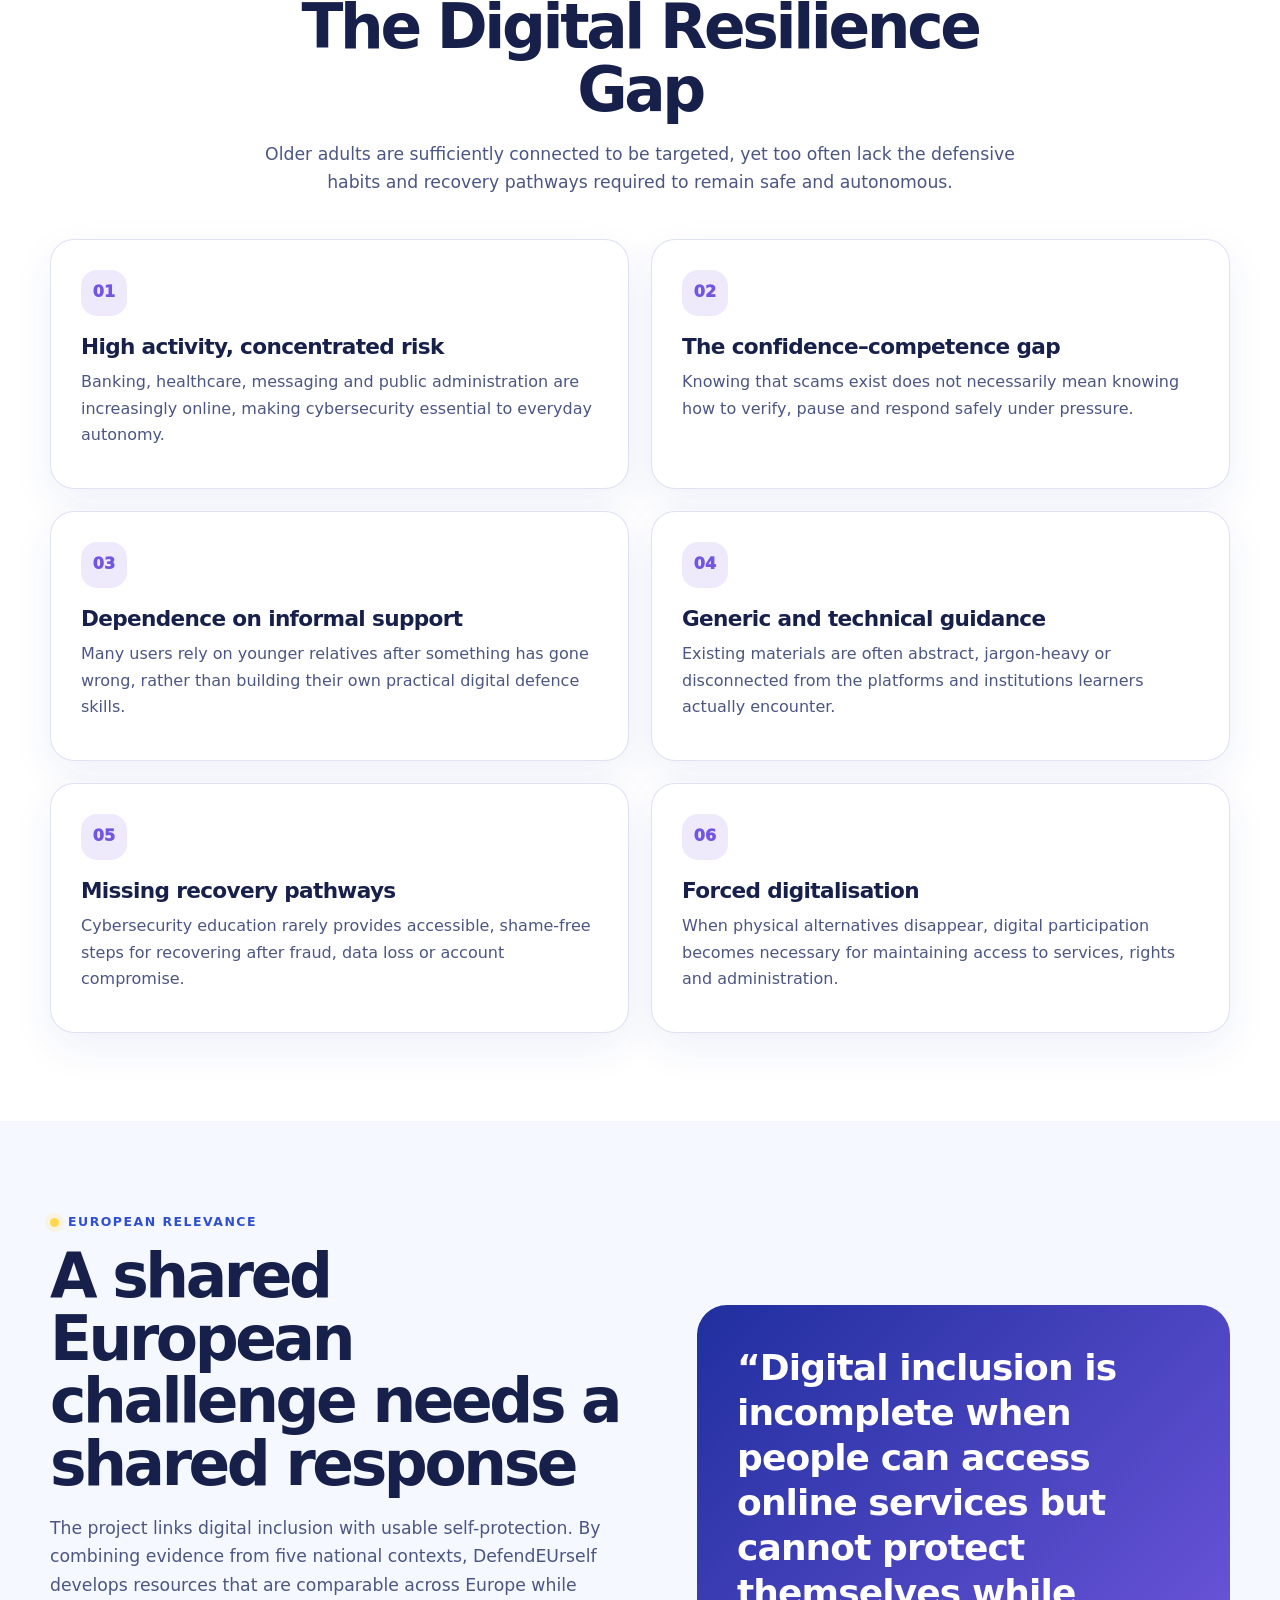
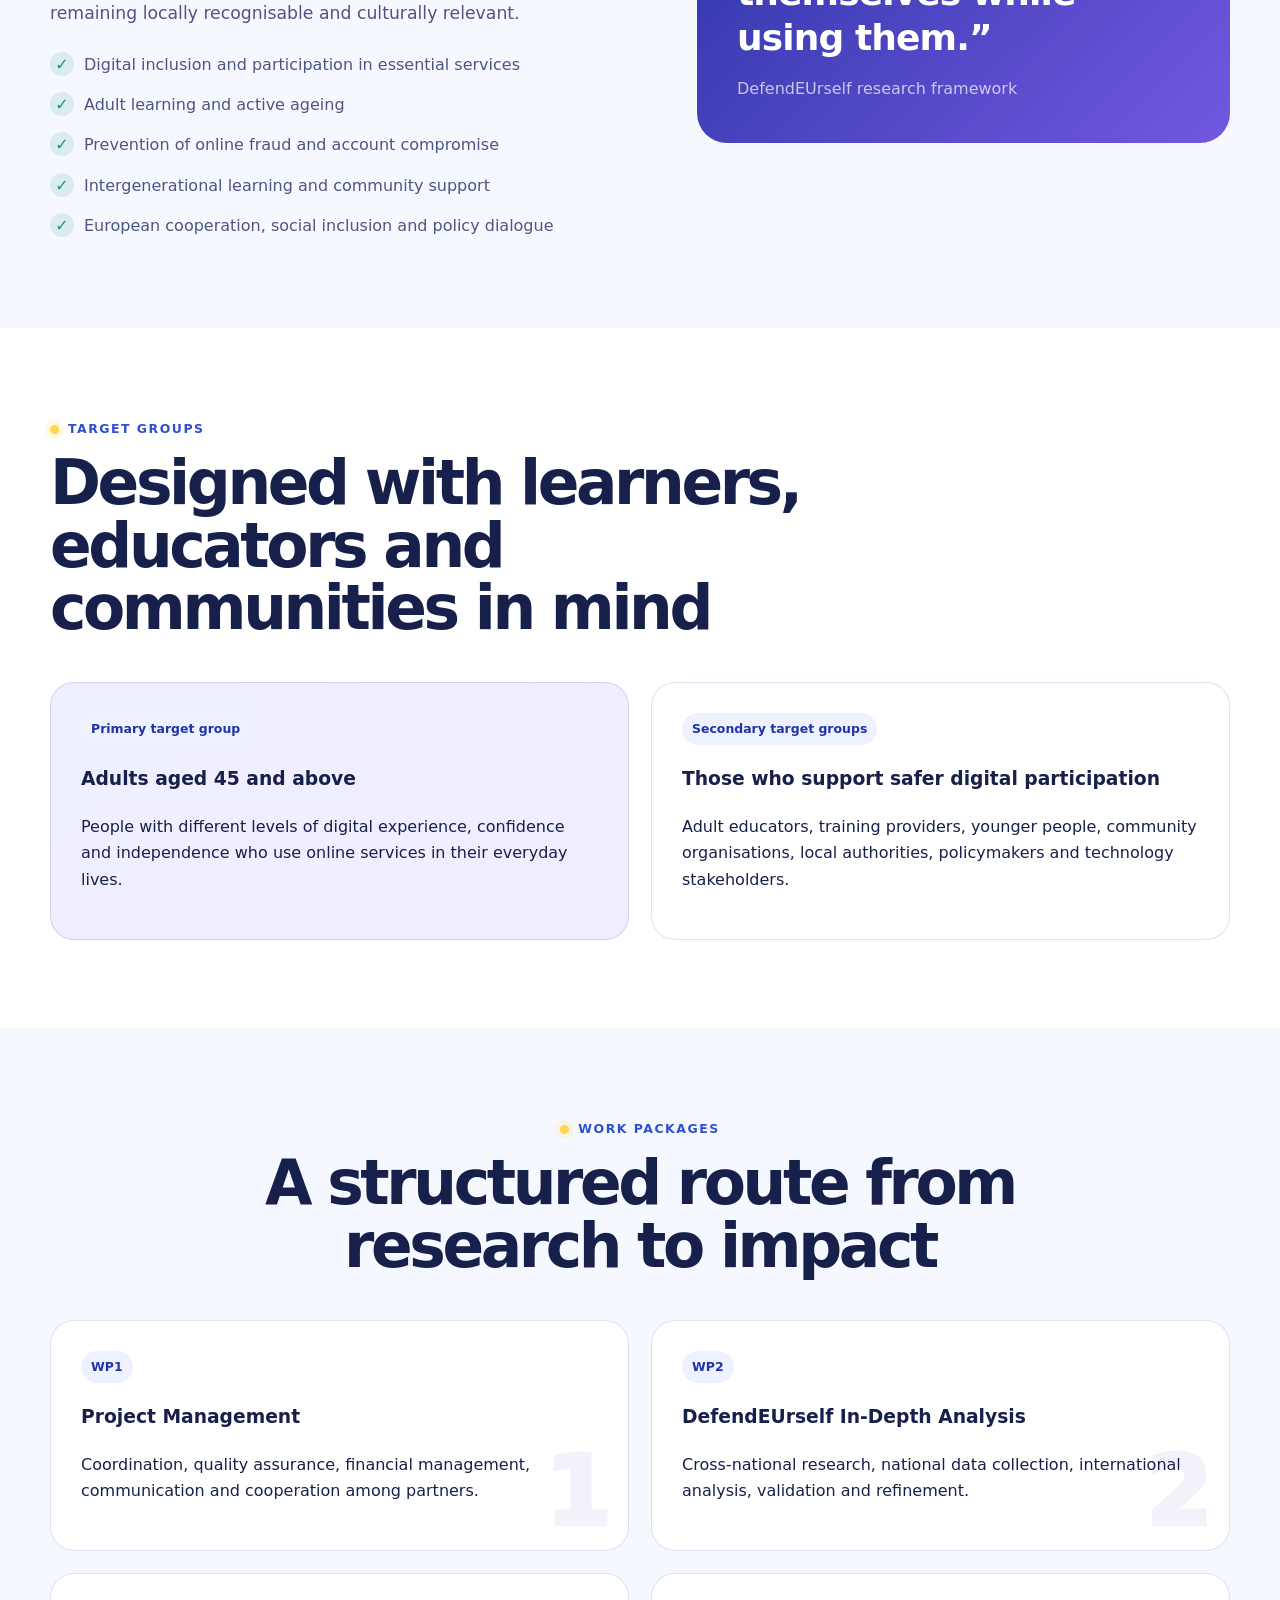
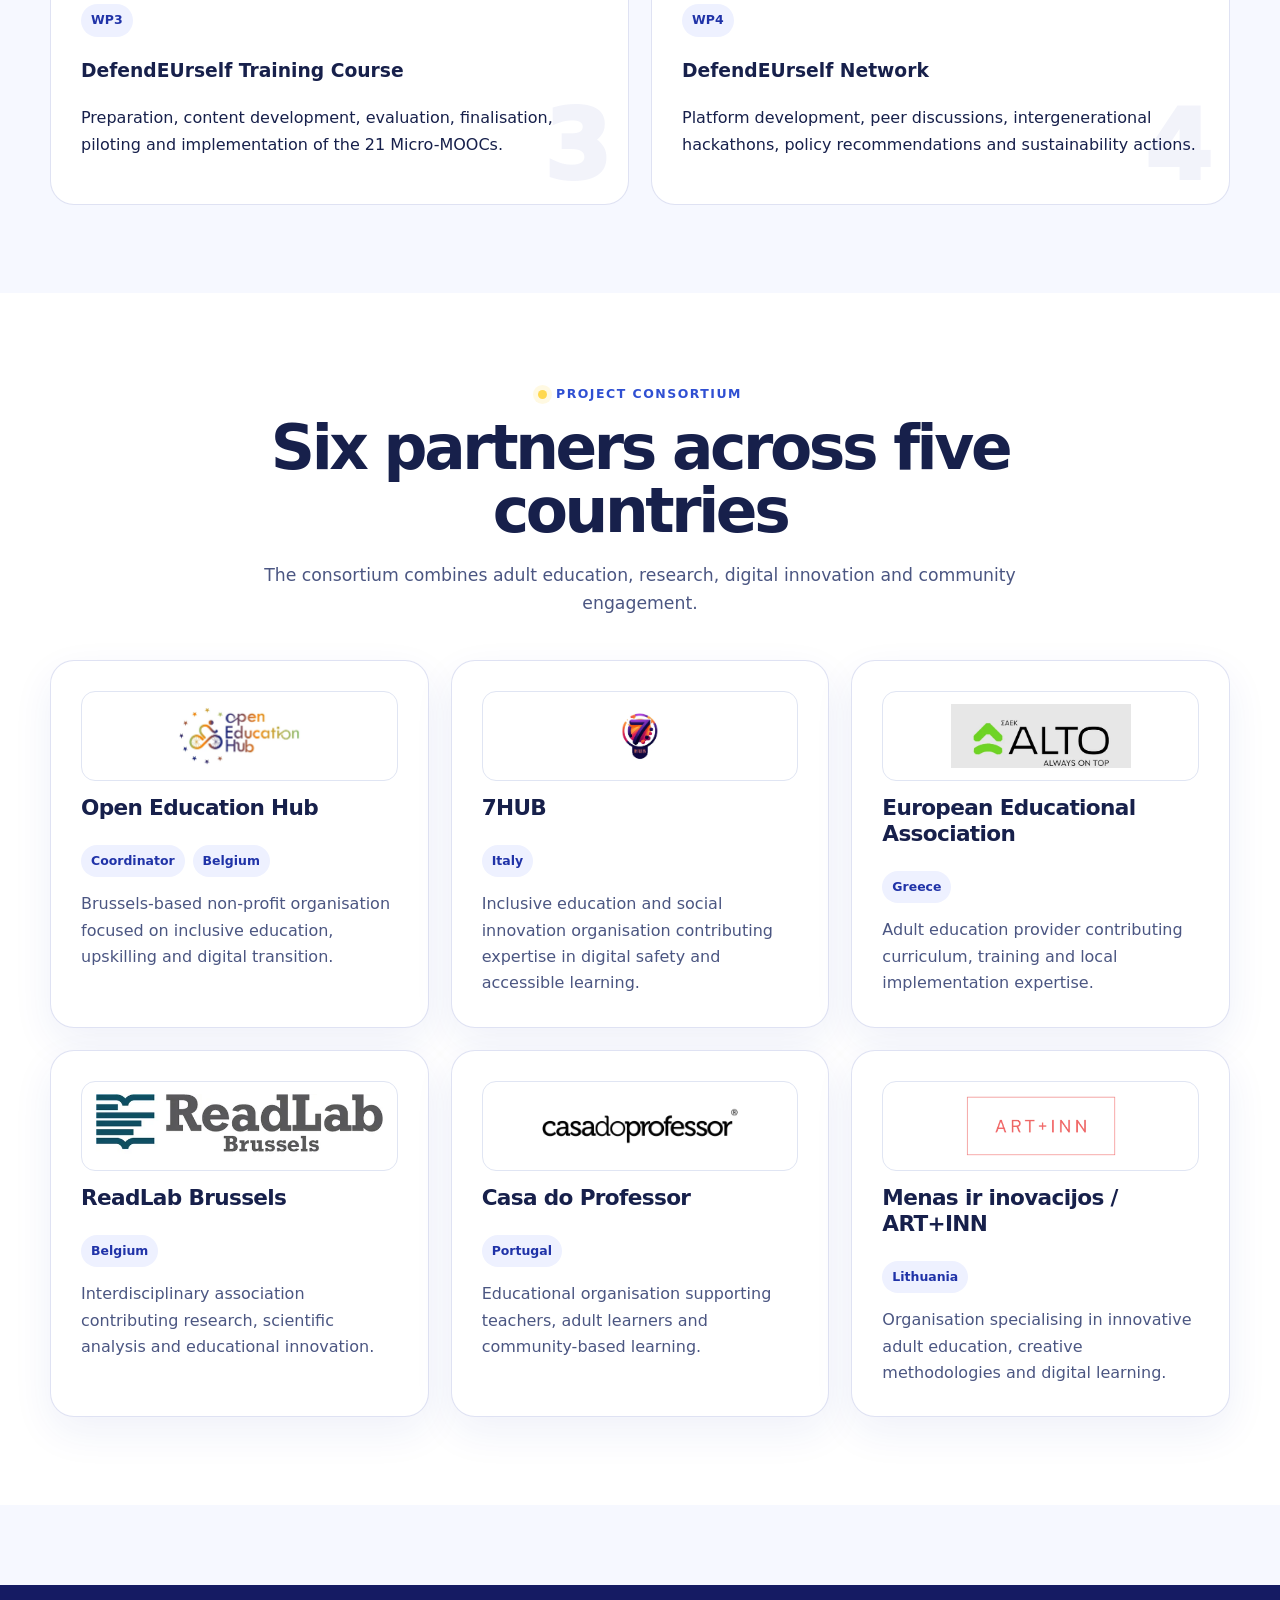
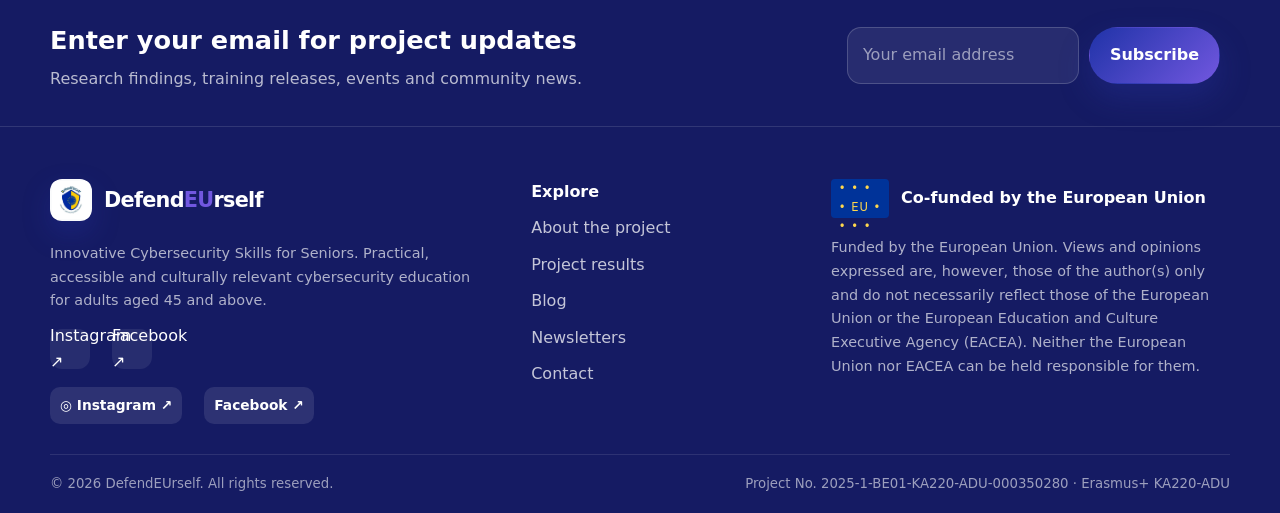
==== commit d4ea267d: "Add files via upload" ====
--- a/about.html
+++ b/about.html
@@ -8,39 +8,96 @@
 <meta content="#2033a8" name="theme-color"/>
 <title>About | DefendEUrself</title>
 <link href="assets/css/styles.css" rel="stylesheet"/>
-<link href="https://static.wixstatic.com/media/617281_b0adae8fddb74f89bafffd43a60692ee~mv2.png" rel="icon" type="image/png"/><link href="https://static.wixstatic.com/media/617281_b0adae8fddb74f89bafffd43a60692ee~mv2.png" rel="apple-touch-icon"/><style id="defend-brand-style">
-/* Branding DefendEUrself: unico logo ufficiale, sei partner, riconoscimento UE */
-.site-header .brand,.site-footer .brand{display:inline-flex!important;align-items:center!important;min-height:54px!important;gap:0!important;max-width:100%!important}
-.site-header .brand img.project-original-logo{height:58px!important;width:auto!important;max-width:230px!important;object-fit:contain!important;display:block!important}
-.site-footer .brand img.project-original-logo{height:64px!important;width:auto!important;max-width:245px!important;object-fit:contain!important;display:block!important}
-.brand .project-sr-only{position:absolute;width:1px;height:1px;clip-path:inset(50%);white-space:nowrap;overflow:hidden}
-.partner-logo{display:flex!important;align-items:center!important;justify-content:center!important;min-height:80px!important;padding:8px!important;background:white!important;overflow:hidden!important;}
-.partner-logo .partner-original-logo{width:100%!important;height:68px!important;max-width:200px!important;object-fit:contain!important;display:block!important;}
-.partner-brand-strip{padding:30px 0 35px;background:#f7f9ff;border-top:1px solid #e6ebf5;}
-.partner-brand-strip .partner-brand-title{text-align:center;margin:0 0 18px;color:#24345a;font-weight:700;font-size:1.05rem;}
-.partner-brand-strip .partner-brand-list{display:grid;grid-template-columns:repeat(6,minmax(0,1fr));align-items:center;gap:14px;}
-.partner-brand-strip .partner-brand-item{background:#fff;border:1px solid #e3e9f5;border-radius:14px;display:flex;align-items:center;justify-content:center;min-height:95px;padding:12px;transition:transform .2s ease;text-decoration:none;}
-.partner-brand-strip .partner-brand-item:hover{transform:translateY(-2px);}
-.partner-brand-strip .partner-brand-item img{width:100%;height:65px;object-fit:contain;display:block;}
-.funding-lockup .eu-official-banner{width:min(100%,330px)!important;height:auto!important;display:block!important;object-fit:contain!important;}
-.funding-lockup:has(.eu-official-banner){background:#fff!important;border-radius:9px!important;padding:12px!important;display:inline-flex!important;align-items:center!important;justify-content:center!important;}
-@media(max-width:900px){.partner-brand-strip .partner-brand-list{grid-template-columns:repeat(3,minmax(0,1fr));}.site-header .brand img.project-original-logo{height:49px!important}}
-@media(max-width:560px){.partner-brand-strip .partner-brand-list{grid-template-columns:repeat(2,minmax(0,1fr));}.partner-brand-strip .partner-brand-item{min-height:84px;padding:10px}.site-header .brand img.project-original-logo{height:43px!important;max-width:145px!important}.site-footer .brand img.project-original-logo{height:55px!important;}}
-</style></head>
+<style>
+/* Site enhancements, scoped to official logos and new content. Existing site stylesheet remains untouched. */
+.brand-mark.brand-official{width:42px;height:42px;min-width:42px;border-radius:12px;display:grid;place-items:center;background:white;overflow:hidden;padding:2px}
+.brand-mark.brand-official img{width:100%;height:100%;object-fit:contain;display:block}
+.site-footer .brand-mark.brand-official{background:rgba(255,255,255,.98)}
+.partner-logo.partner-official{display:flex;align-items:center;justify-content:center;width:100%;height:90px;padding:12px;background:#fff;border:1px solid #e0e5f3;border-radius:14px;overflow:hidden}
+.partner-logo.partner-official img{width:100%;height:100%;object-fit:contain}
+.hero-art{position:relative}
+.hero-project-logo{position:absolute;right:23px;top:18px;width:120px;height:120px;background:#fff;border:1px solid #e0e6f6;border-radius:22px;padding:10px;box-shadow:0 16px 42px rgba(9,22,74,.22);z-index:2}
+.hero-project-logo img{width:100%;height:100%;object-fit:contain}
+.page-hero .container,.page-hero-panel{position:relative}
+.page-project-logo{display:block;object-fit:contain;position:absolute;right:20px;top:0;width:164px;height:164px;padding:12px;background:#fff;border-radius:20px;box-shadow:0 12px 36px rgba(0,0,0,.12)}
+.page-hero:has(.page-project-logo) h1,.page-hero:has(.page-project-logo) p{max-width:calc(100% - 210px)}
+.site-social{display:flex;align-items:center;flex-wrap:wrap;gap:10px;margin-top:12px}
+.site-social a{display:inline-flex;text-decoration:none;font-size:.86rem;align-items:center;gap:6px;border-radius:10px;padding:7px 10px;background:rgba(255,255,255,.1);color:#fff;font-weight:700}
+.site-social a:hover{background:rgba(255,255,255,.2)}
+.site-footer .site-social{margin-top:18px}
+/* Results and course-specific reusable elements */
+.results-section,.course-section{padding:76px 0}
+.results-section.tinted,.course-section.tinted{background:#f3f6ff}
+.results-section .section-header,.course-section .section-header{max-width:840px}
+.results-section h2,.course-section h2{font-family:Manrope,'DM Sans',sans-serif;letter-spacing:-.035em;color:#19265a}
+.rk-grid{display:grid;grid-template-columns:repeat(3,minmax(0,1fr));gap:22px}
+.rk-grid.five{grid-template-columns:repeat(3,minmax(0,1fr))}
+.rk-card{background:white;border:1px solid #dfe6f2;border-radius:23px;padding:28px;box-shadow:0 10px 30px rgba(29,45,105,.045);display:flex;flex-direction:column;gap:13px;min-width:0;transition:transform .2s,border-color .2s,box-shadow .2s}
+.rk-card:hover{transform:translateY(-3px);box-shadow:0 15px 36px rgba(29,45,105,.10);border-color:#b2c2fa}
+.rk-card h3{margin:0;color:#1c2a65;font-size:1.28rem}
+.rk-card p{margin:0;color:#5c6981;font-size:.93rem}
+.rk-card .tag{align-self:start}
+.rk-icon{width:56px;height:56px;display:grid;place-items:center;border-radius:16px;font-size:1.6rem;background:#eef1ff}
+.rk-links{display:flex;flex-wrap:wrap;align-items:center;gap:9px;margin-top:auto;padding-top:12px}
+.rk-button{display:inline-flex;align-items:center;justify-content:center;gap:7px;border-radius:11px;border:1px solid #cdd8f8;padding:9px 13px;background:#f2f5ff;text-decoration:none;font-weight:750;font-size:.84rem;color:#2440a8;line-height:1.35}
+.rk-button:hover{background:#e4ebff;border-color:#9baded}
+.rk-button.dark{background:#2337a8;border-color:#2337a8;color:white}
+.rk-chip{display:inline-flex;border-radius:30px;background:#e8eeff;color:#2441a8;padding:6px 11px;font-size:.74rem;font-weight:800}
+.rk-report-flag{font-size:1.8rem;line-height:1}
+.rk-heading-row{display:flex;align-items:center;gap:14px}
+.rk-language-grid{display:grid;grid-template-columns:repeat(4,minmax(0,1fr));gap:15px}
+.rk-language-grid a{background:white;border:1px solid #dfe6f2;border-radius:18px;padding:23px 15px;display:flex;justify-content:space-between;align-items:center;gap:10px;text-decoration:none;color:#172b75;font-weight:800;box-shadow:0 7px 22px rgba(20,35,95,.04)}
+.rk-language-grid a:hover{border-color:#95a9ef;background:#f8faff;transform:translateY(-2px)}
+.rk-level-grid{display:grid;grid-template-columns:repeat(3,minmax(0,1fr));gap:16px;margin:18px 0 30px}
+.rk-level{background:#f5f7ff;border:1px solid #dce5fa;border-radius:18px;padding:18px}
+.rk-level strong{display:block;color:#172466;font-size:1.12rem;margin:6px 0}
+.rk-level p{margin:0;font-size:.86rem}
+.rk-lesson-list{margin:12px 0 0;padding:0;list-style:none;display:grid;gap:8px}
+.rk-lesson-list a{display:flex;gap:8px;color:#2337a8;text-decoration:none;font-size:.89rem;font-weight:700;line-height:1.4}
+.rk-lesson-list a:hover{text-decoration:underline}
+.rk-spotlight{display:grid;grid-template-columns:minmax(0,1.2fr) auto;gap:22px;align-items:center;border-radius:22px;padding:34px;background:linear-gradient(120deg,#18256e,#384aca);color:#fff}
+.rk-spotlight h2,.rk-spotlight h3{color:#fff;margin:0 0 10px}
+.rk-spotlight p{color:#e2e8ff;margin:0}
+.rk-spotlight .rk-button{background:#ffdf59;color:#19265d;border-color:#ffdf59}
+.rk-hero-logo{display:block;width:min(210px,100%);background:#fff;padding:13px;border-radius:24px;box-shadow:0 18px 42px rgba(9,18,73,.22)}
+.rk-hero-logo img{display:block;width:100%;height:auto}
+.page-hero .rk-hero-grid{display:grid;grid-template-columns:minmax(0,1fr) 220px;gap:30px;align-items:center}
+.page-hero .rk-hero-grid h1,.page-hero .rk-hero-grid p{max-width:unset}
+.page-hero .rk-hero-grid .eyebrow{color:#f6f8ff}
+.rk-step{display:flex;align-items:center;gap:10px;color:#3552bb;font-weight:800;font-size:.84rem;text-transform:uppercase;letter-spacing:.07em}
+.rk-step:before{content:'';width:8px;height:8px;border-radius:50%;background:#ffd84d}
+.course-topic{scroll-margin-top:110px}
+.course-topic .rk-card{height:100%}
+.course-topic .rk-card h3{font-size:1.24rem}
+.course-detail{background:white;border:1px solid #dde5f3;border-radius:22px;padding:28px;margin-bottom:22px;scroll-margin-top:110px}
+.course-detail h3{margin:0 0 10px}
+.course-detail small{color:#67748b}
+.course-note{background:#f1f4ff;border-radius:18px;padding:22px;color:#27346e;border-left:4px solid #4257d1}
+.course-note p{margin:0;color:#3c4b73}
+.rk-pdf-grid{display:grid;grid-template-columns:repeat(2,minmax(0,1fr));gap:20px}
+.rk-top{position:fixed;right:24px;bottom:24px;z-index:150;background:#2539b7;color:#fff;border:0;box-shadow:0 12px 33px rgba(13,30,91,.3);border-radius:40px;padding:12px 17px;font-size:.9rem;font-weight:800;cursor:pointer;opacity:0;pointer-events:none;transform:translateY(16px);transition:opacity .2s,transform .2s}
+.rk-top.visible{opacity:1;pointer-events:auto;transform:none}
+@media(max-width:1000px){.rk-grid,.rk-grid.five{grid-template-columns:repeat(2,minmax(0,1fr))}.rk-language-grid{grid-template-columns:repeat(2,minmax(0,1fr))}}
+@media(max-width:760px){.page-project-logo{position:static;width:126px;height:126px;margin:26px 0 0}.page-hero:has(.page-project-logo) h1,.page-hero:has(.page-project-logo) p{max-width:100%}.hero-project-logo{width:86px;height:86px;right:5px;top:5px}.rk-grid,.rk-grid.five,.rk-language-grid,.rk-pdf-grid,.rk-level-grid{grid-template-columns:1fr}.rk-spotlight{grid-template-columns:1fr}.page-hero .rk-hero-grid{grid-template-columns:1fr}.rk-hero-logo{width:130px}.results-section,.course-section{padding:52px 0}}
+@media(prefers-reduced-motion:reduce){html{scroll-behavior:auto}.rk-card,.rk-top{transition:none}}
+</style><link href="[data-uri]" rel="icon" type="image/webp"/><style id="social-fb-tweak">.site-social a,.social-links a{display:inline-flex;align-items:center;margin-right:12px;gap:4px;white-space:normal}.rk-training-examples .rk-grid .rk-card{display:flex;flex-direction:column}.rk-training-examples .rk-card>.rk-button{margin-top:auto}</style></head>
 <body>
 <a class="skip-link" href="#main-content">Skip to content</a>
 <header class="site-header">
 <div class="container nav-wrap">
-<a aria-label="DefendEUrself – Home" class="brand" href="index.html"><img alt="DefendEUrself — official project logo" class="project-original-logo" loading="eager" src="https://static.wixstatic.com/media/617281_b0adae8fddb74f89bafffd43a60692ee~mv2.png"/></a>
+<a aria-label="DefendEUrself home" class="brand" href="index.html">
+<span class="brand-mark brand-official"><img alt="" height="42" src="[data-uri]" width="42"/></span>
+<span>Defend<span class="eu">EU</span>rself</span>
+</a>
 <nav aria-label="Primary navigation" class="site-nav">
 <a href="index.html">Home</a><a aria-current="page" href="about.html">About</a><a href="results.html">Results</a><a href="blog.html">Blog</a><a href="newsletters.html">Newsletters</a><a href="contact.html">Contact</a>
-<a class="button button-primary nav-cta" href="course.html">Access training</a>
+<a class="button button-primary nav-cta" href="course.html">Explore training</a>
 </nav>
 <button aria-expanded="false" aria-label="Open navigation menu" class="mobile-menu-button"></button>
 </div>
 </header>
 <main id="main-content">
-<section class="page-hero"><div class="container"><div class="page-hero-panel"><div class="eyebrow"><span class="eyebrow-dot"></span>About DefendEUrself</div><h1>Cybersecurity education built around real life</h1><p>DefendEUrself strengthens the digital autonomy of adults aged 45 and above through practical learning, culturally relevant examples and clear behavioural response scripts.</p></div></div></section>
+<section class="page-hero"><div class="container"><div class="page-hero-panel"><div class="eyebrow"><span class="eyebrow-dot"></span>About DefendEUrself</div><h1>Cybersecurity education built around real life</h1><p>DefendEUrself strengthens the digital autonomy of adults aged 45 and above through practical learning, culturally relevant examples and clear behavioural response scripts.</p><img alt="DefendEUrself – official project logo" class="page-project-logo" src="[data-uri]"/></div></div></section>
 <section class="section"><div class="container"><div class="section-header reveal"><div class="eyebrow"><span class="eyebrow-dot"></span>Objectives</div><h2>From awareness to autonomous action</h2></div><div class="objective-grid"><article class="objective-general reveal"><h3>General Objective</h3><p>To strengthen the cybersecurity competence, confidence and digital autonomy of older adults through evidence-based research, accessible training and practical opportunities for cooperation and peer learning.</p></article><article class="objective-list reveal"><h3>Specific Objectives</h3><ul class="check-list"><li>Assess cybersecurity knowledge gaps and educational needs among older adults.</li><li>Develop an accessible and interactive cybersecurity training course.</li><li>Transform general awareness into practical and repeatable protective behaviour.</li><li>Encourage cooperation among learners, educators, younger people, community organisations and policymakers.</li><li>Support continued participation in banking, healthcare, public administration and communication services without fear or dependency.</li></ul></article></div></div></section>
 <section class="section section-alt"><div class="container"><div class="section-header center reveal"><div class="eyebrow"><span class="eyebrow-dot"></span>The challenge</div><h2>The Digital Resilience Gap</h2><p>Older adults are sufficiently connected to be targeted, yet too often lack the defensive habits and recovery pathways required to remain safe and autonomous.</p></div><div class="challenge-grid">
 <article class="challenge-card reveal"><span class="number">01</span><h3>High activity, concentrated risk</h3><p>Banking, healthcare, messaging and public administration are increasingly online, making cybersecurity essential to everyday autonomy.</p></article>
@@ -54,15 +111,15 @@
 <section class="section section-alt"><div class="container"><div class="section-header reveal"><div class="eyebrow"><span class="eyebrow-dot"></span>Target groups</div><h2>Designed with learners, educators and communities in mind</h2></div><div class="target-grid"><article class="target-card primary reveal"><span class="tag">Primary target group</span><h3>Adults aged 45 and above</h3><p>People with different levels of digital experience, confidence and independence who use online services in their everyday lives.</p></article><article class="target-card reveal"><span class="tag">Secondary target groups</span><h3>Those who support safer digital participation</h3><p>Adult educators, training providers, younger people, community organisations, local authorities, policymakers and technology stakeholders.</p></article></div></div></section>
 <section class="section"><div class="container"><div class="section-header center reveal"><div class="eyebrow"><span class="eyebrow-dot"></span>Work packages</div><h2>A structured route from research to impact</h2></div><div class="wp-grid"><article class="wp-card reveal" data-wp="1"><span class="tag">WP1</span><h3>Project Management</h3><p>Coordination, quality assurance, financial management, communication and cooperation among partners.</p></article><article class="wp-card reveal" data-wp="2"><span class="tag">WP2</span><h3>DefendEUrself In-Depth Analysis</h3><p>Cross-national research, national data collection, international analysis, validation and refinement.</p></article><article class="wp-card reveal" data-wp="3"><span class="tag">WP3</span><h3>DefendEUrself Training Course</h3><p>Preparation, content development, evaluation, finalisation, piloting and implementation of the 21 Micro-MOOCs.</p></article><article class="wp-card reveal" data-wp="4"><span class="tag">WP4</span><h3>DefendEUrself Network</h3><p>Platform development, peer discussions, intergenerational hackathons, policy recommendations and sustainability actions.</p></article></div></div></section>
 <section class="section section-alt"><div class="container"><div class="section-header center reveal"><div class="eyebrow"><span class="eyebrow-dot"></span>Project consortium</div><h2>Six partners across five countries</h2><p>The consortium combines adult education, research, digital innovation and community engagement.</p></div><div class="partner-grid">
-<article class="partner-card reveal"><div class="partner-logo"><img alt="Open Education Hub logo" class="partner-original-logo" loading="lazy" src="https://static.wixstatic.com/media/617281_0d127e0c7c0b442781ef994b28abbc18~mv2.png"/></div><h3>Open Education Hub</h3><div class="partner-meta"><span class="tag">Coordinator</span><span class="tag">Belgium</span></div><p>Brussels-based non-profit organisation focused on inclusive education, upskilling and digital transition.</p></article>
-<article class="partner-card reveal"><div class="partner-logo"><img alt="7HUB logo" class="partner-original-logo" loading="lazy" src="https://static.wixstatic.com/media/617281_cbfa5bd1b14f49d59e6bb30ff8264a8f~mv2.png"/></div><h3>7HUB</h3><div class="partner-meta"><span class="tag">Italy</span></div><p>Inclusive education and social innovation organisation contributing expertise in digital safety and accessible learning.</p></article>
-<article class="partner-card reveal"><div class="partner-logo"><img alt="European Educational Association logo" class="partner-original-logo" loading="lazy" src="https://static.wixstatic.com/media/617281_5cfa66bfe5cc46e081f5448df5cdc62c~mv2.png"/></div><h3>European Educational Association</h3><div class="partner-meta"><span class="tag">Greece</span></div><p>Adult education provider contributing curriculum, training and local implementation expertise.</p></article>
-<article class="partner-card reveal"><div class="partner-logo"><img alt="ReadLab Brussels logo" class="partner-original-logo" loading="lazy" src="https://static.wixstatic.com/media/617281_00cf79bfa9b94751be67aa07645afc3a~mv2.png"/></div><h3>ReadLab Brussels</h3><div class="partner-meta"><span class="tag">Belgium</span></div><p>Interdisciplinary association contributing research, scientific analysis and educational innovation.</p></article>
-<article class="partner-card reveal"><div class="partner-logo"><img alt="Casa do Professor logo" class="partner-original-logo" loading="lazy" src="https://static.wixstatic.com/media/617281_040d29cdb3d14b3491be299598d530bd~mv2.png"/></div><h3>Casa do Professor</h3><div class="partner-meta"><span class="tag">Portugal</span></div><p>Educational organisation supporting teachers, adult learners and community-based learning.</p></article>
-<article class="partner-card reveal"><div class="partner-logo"><img alt="Menas ir inovacijos / ART+INN logo" class="partner-original-logo" loading="lazy" src="https://static.wixstatic.com/media/617281_897bd87ea92a4237a4d12ccdda5a8ee5~mv2.png"/></div><h3>Menas ir inovacijos / ART+INN</h3><div class="partner-meta"><span class="tag">Lithuania</span></div><p>Organisation specialising in innovative adult education, creative methodologies and digital learning.</p></article>
+<article class="partner-card reveal"><div class="partner-logo partner-official"><img alt="Official logo of Open Education Hub" src="[data-uri]"/></div><h3>Open Education Hub</h3><div class="partner-meta"><span class="tag">Coordinator</span><span class="tag">Belgium</span></div><p>Brussels-based non-profit organisation focused on inclusive education, upskilling and digital transition.</p></article>
+<article class="partner-card reveal"><div class="partner-logo partner-official"><img alt="Official logo of 7HUB" src="[data-uri]"/></div><h3>7HUB</h3><div class="partner-meta"><span class="tag">Italy</span></div><p>Inclusive education and social innovation organisation contributing expertise in digital safety and accessible learning.</p></article>
+<article class="partner-card reveal"><div class="partner-logo partner-official"><img alt="Official logo of European Educational Association" src="[data-uri]"/></div><h3>European Educational Association</h3><div class="partner-meta"><span class="tag">Greece</span></div><p>Adult education provider contributing curriculum, training and local implementation expertise.</p></article>
+<article class="partner-card reveal"><div class="partner-logo partner-official"><img alt="Official logo of ReadLab Brussels" src="[data-uri]"/></div><h3>ReadLab Brussels</h3><div class="partner-meta"><span class="tag">Belgium</span></div><p>Interdisciplinary association contributing research, scientific analysis and educational innovation.</p></article>
+<article class="partner-card reveal"><div class="partner-logo partner-official"><img alt="Official logo of Casa do Professor" src="[data-uri]"/></div><h3>Casa do Professor</h3><div class="partner-meta"><span class="tag">Portugal</span></div><p>Educational organisation supporting teachers, adult learners and community-based learning.</p></article>
+<article class="partner-card reveal"><div class="partner-logo partner-official"><img alt="Official logo of Menas ir inovacijos / ART+INN" src="[data-uri]"/></div><h3>Menas ir inovacijos / ART+INN</h3><div class="partner-meta"><span class="tag">Lithuania</span></div><p>Organisation specialising in innovative adult education, creative methodologies and digital learning.</p></article>
 </div></div></section>
 </main>
-<section aria-label="Project partners" class="partner-brand-strip"><div class="container"><p class="partner-brand-title">The DefendEUrself partnership</p><div class="partner-brand-list"><a class="partner-brand-item" href="https://openeducationhub.eu/" rel="noopener noreferrer" target="_blank" title="Open Education Hub — Belgium"><img alt="Open Education Hub (Belgium)" loading="lazy" src="https://static.wixstatic.com/media/617281_0d127e0c7c0b442781ef994b28abbc18~mv2.png"/></a><a class="partner-brand-item" href="https://www.7hub.eu/" rel="noopener noreferrer" target="_blank" title="7HUB — Italy"><img alt="7HUB (Italy)" loading="lazy" src="https://static.wixstatic.com/media/617281_cbfa5bd1b14f49d59e6bb30ff8264a8f~mv2.png"/></a><a class="partner-brand-item" href="https://iekalto.gr/" rel="noopener noreferrer" target="_blank" title="European Educational Association — Greece"><img alt="European Educational Association (Greece)" loading="lazy" src="https://static.wixstatic.com/media/617281_5cfa66bfe5cc46e081f5448df5cdc62c~mv2.png"/></a><a class="partner-brand-item" href="https://brussels.read-lab.eu/" rel="noopener noreferrer" target="_blank" title="ReadLab Brussels — Belgium"><img alt="ReadLab Brussels (Belgium)" loading="lazy" src="https://static.wixstatic.com/media/617281_00cf79bfa9b94751be67aa07645afc3a~mv2.png"/></a><a class="partner-brand-item" href="https://www.casadoprofessor.pt/" rel="noopener noreferrer" target="_blank" title="Casa do Professor — Portugal"><img alt="Casa do Professor (Portugal)" loading="lazy" src="https://static.wixstatic.com/media/617281_040d29cdb3d14b3491be299598d530bd~mv2.png"/></a><a class="partner-brand-item" href="https://www.art-inn.org/" rel="noopener noreferrer" target="_blank" title="Menas ir inovacijos / ART+INN — Lithuania"><img alt="Menas ir inovacijos / ART+INN (Lithuania)" loading="lazy" src="https://static.wixstatic.com/media/617281_897bd87ea92a4237a4d12ccdda5a8ee5~mv2.png"/></a></div></div></section><footer class="site-footer">
+<footer class="site-footer">
 <div class="newsletter-strip">
 <div class="container newsletter-inline">
 <div>
@@ -80,12 +137,10 @@
 <div class="footer-main">
 <div class="container footer-grid">
 <div class="footer-brand">
-<a aria-label="DefendEUrself – Home" class="brand" href="index.html"><img alt="DefendEUrself — official project logo" class="project-original-logo" loading="eager" src="https://static.wixstatic.com/media/617281_b0adae8fddb74f89bafffd43a60692ee~mv2.png"/></a>
+<a class="brand" href="index.html"><span class="brand-mark brand-official"><img alt="" height="42" src="[data-uri]" width="42"/></span><span>Defend<span class="eu">EU</span>rself</span></a>
 <p>Innovative Cybersecurity Skills for Seniors. Practical, accessible and culturally relevant cybersecurity education for adults aged 45 and above.</p>
-<div aria-label="Social media placeholders" class="social-links">
-<a aria-label="LinkedIn" href="#">in</a><a aria-label="Facebook" href="#">f</a><a aria-label="Instagram" href="#">◎</a>
-</div>
-</div>
+<div aria-label="Social media placeholders" class="social-links"><a aria-label="DefendEUrself Instagram" href="https://www.instagram.com/defendeurself.project/" rel="noopener noreferrer" target="_blank">Instagram ↗</a><a aria-label="DefendEUrself official Facebook" href="https://www.facebook.com/profile.php?id=61583153321765" rel="noopener noreferrer" target="_blank">Facebook ↗</a></div>
+<div class="site-social"><a aria-label="DefendEUrself Instagram" href="https://www.instagram.com/defendeurself.project/" rel="noopener noreferrer" target="_blank">◎ Instagram ↗</a><a aria-label="DefendEUrself official Facebook" href="https://www.facebook.com/profile.php?id=61583153321765" rel="noopener noreferrer" target="_blank">Facebook ↗</a></div></div>
 <div class="footer-links">
 <strong>Explore</strong>
 <a href="about.html">About the project</a>
@@ -95,8 +150,11 @@
 <a href="contact.html">Contact</a>
 </div>
 <div>
-<div class="funding-lockup"><img alt="Co-funded by the European Union" class="eu-official-banner" loading="lazy" src="https://static.wixstatic.com/media/617281_9679b1140eaa47989ee4b75fc865c887~mv2.png"/></div>
-<p class="footer-disclaimer">Co-funded by the European Union. Views and opinions expressed are, however, those of the author(s) only and do not necessarily reflect those of the European Union or the European Education and Culture Executive Agency (EACEA). Neither the European Union nor EACEA can be held responsible for them.</p>
+<div class="funding-lockup">
+<div aria-hidden="true" class="eu-flag">• • •<br/>• EU •<br/>• • •</div>
+<strong>Co-funded by the European Union</strong>
+</div>
+<p class="footer-disclaimer">Funded by the European Union. Views and opinions expressed are, however, those of the author(s) only and do not necessarily reflect those of the European Union or the European Education and Culture Executive Agency (EACEA). Neither the European Union nor EACEA can be held responsible for them.</p>
 </div>
 </div>
 </div>
@@ -106,5 +164,5 @@
 </div>
 </footer>
 <script src="assets/js/main.js"></script>
-<script defer="True" src="assets/js/site-branding.js"></script></body>
+</body>
 </html>
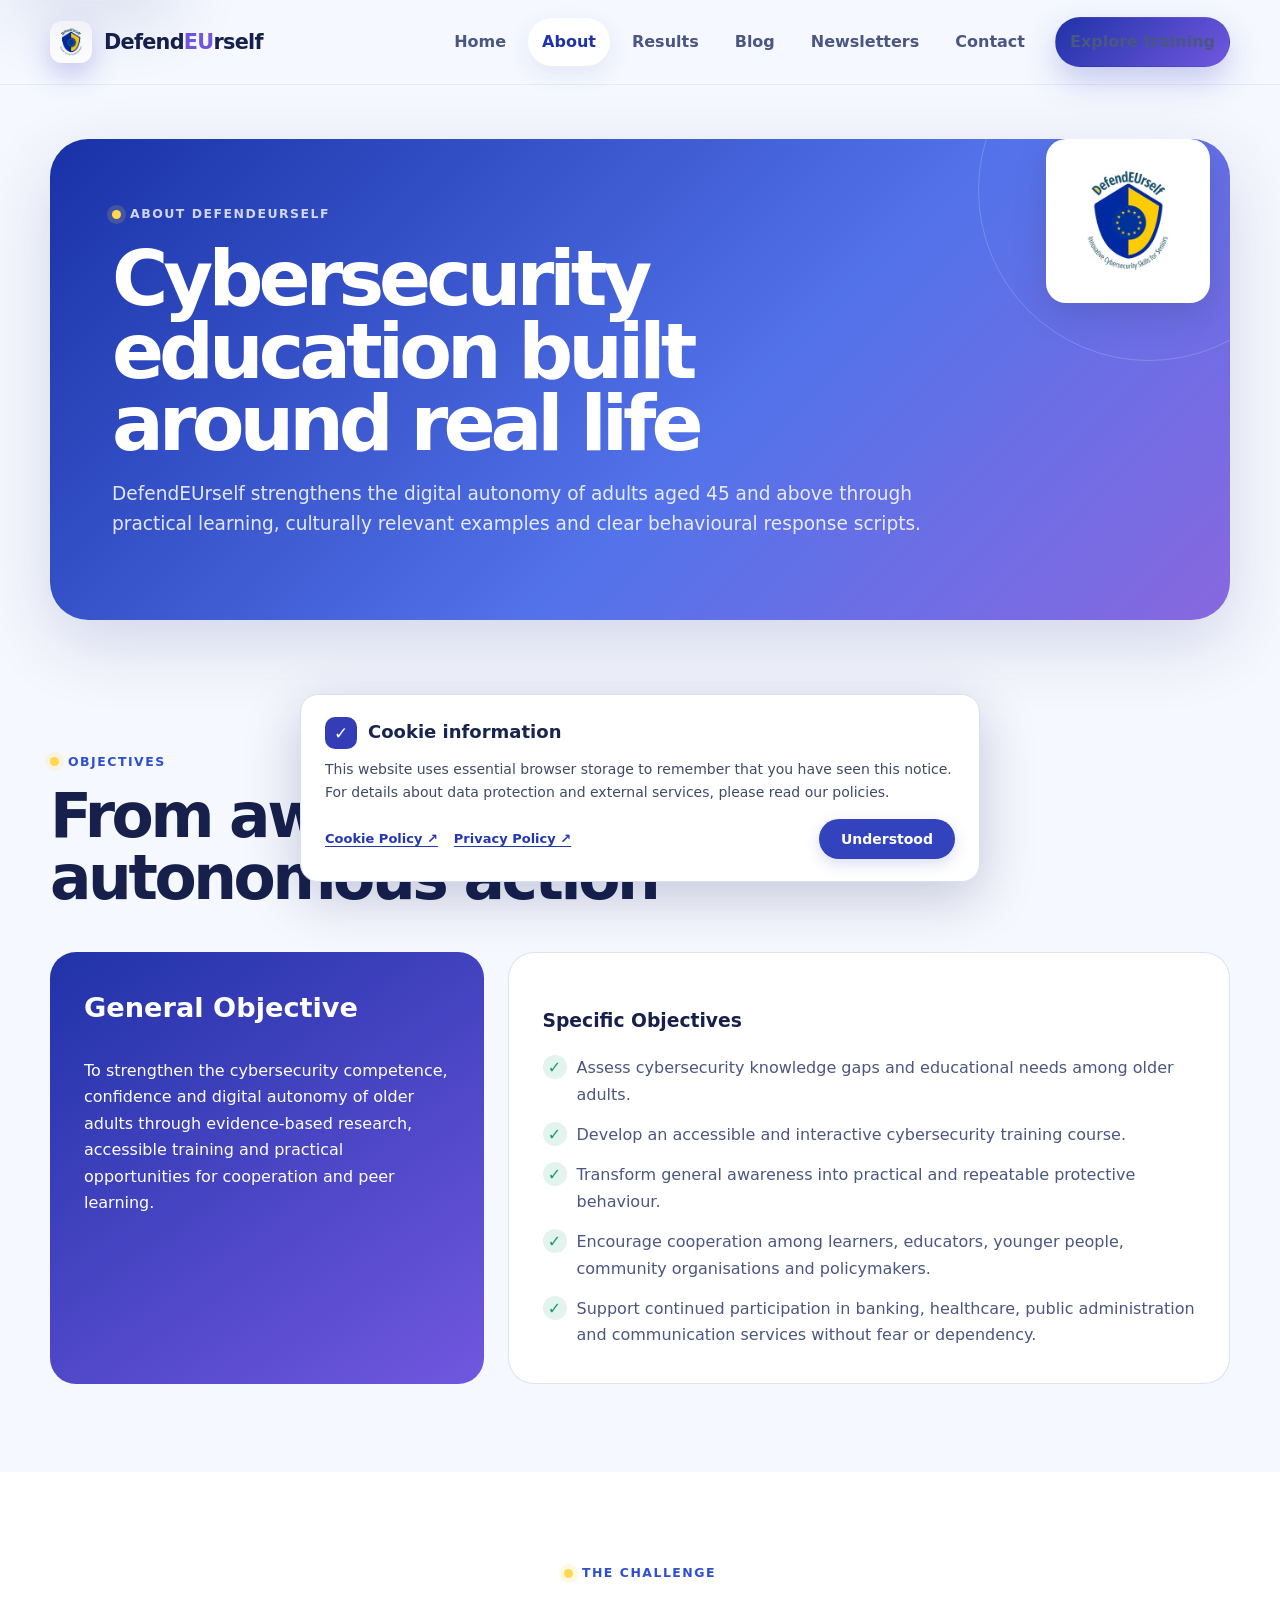
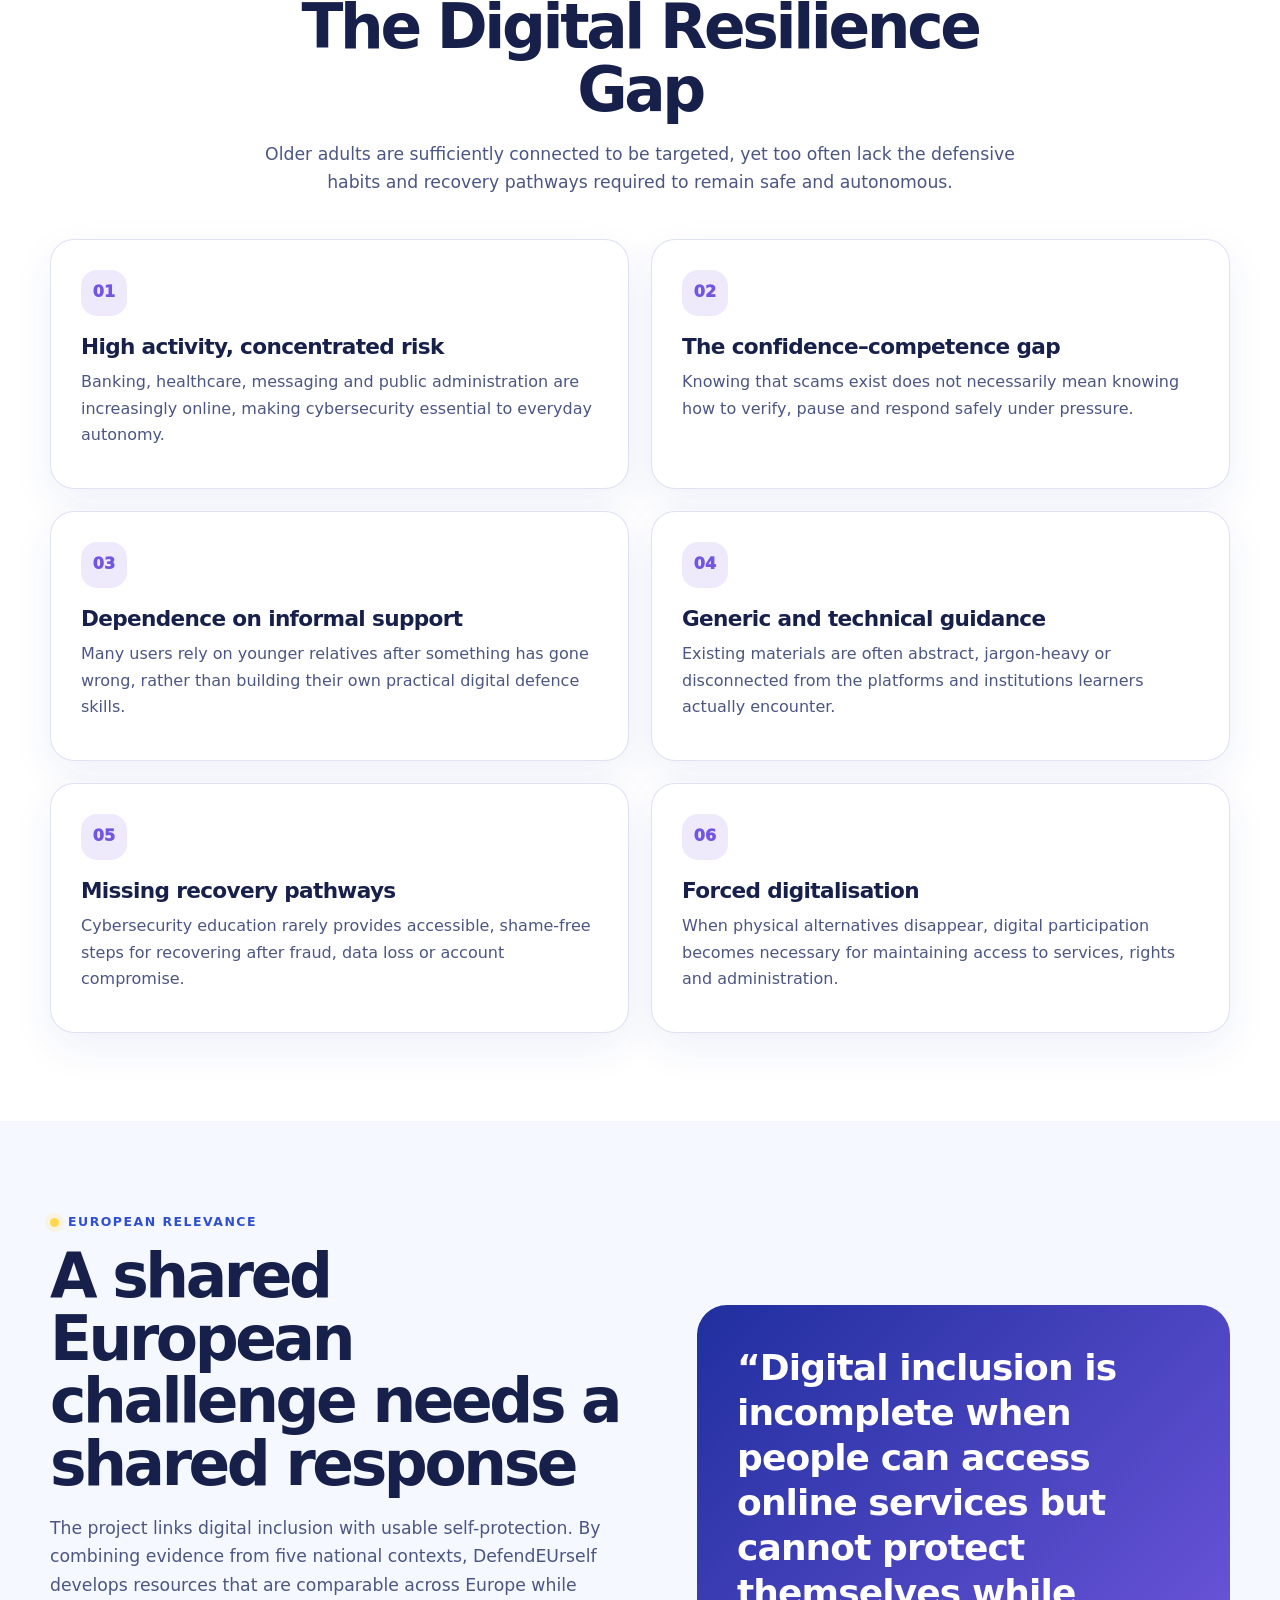
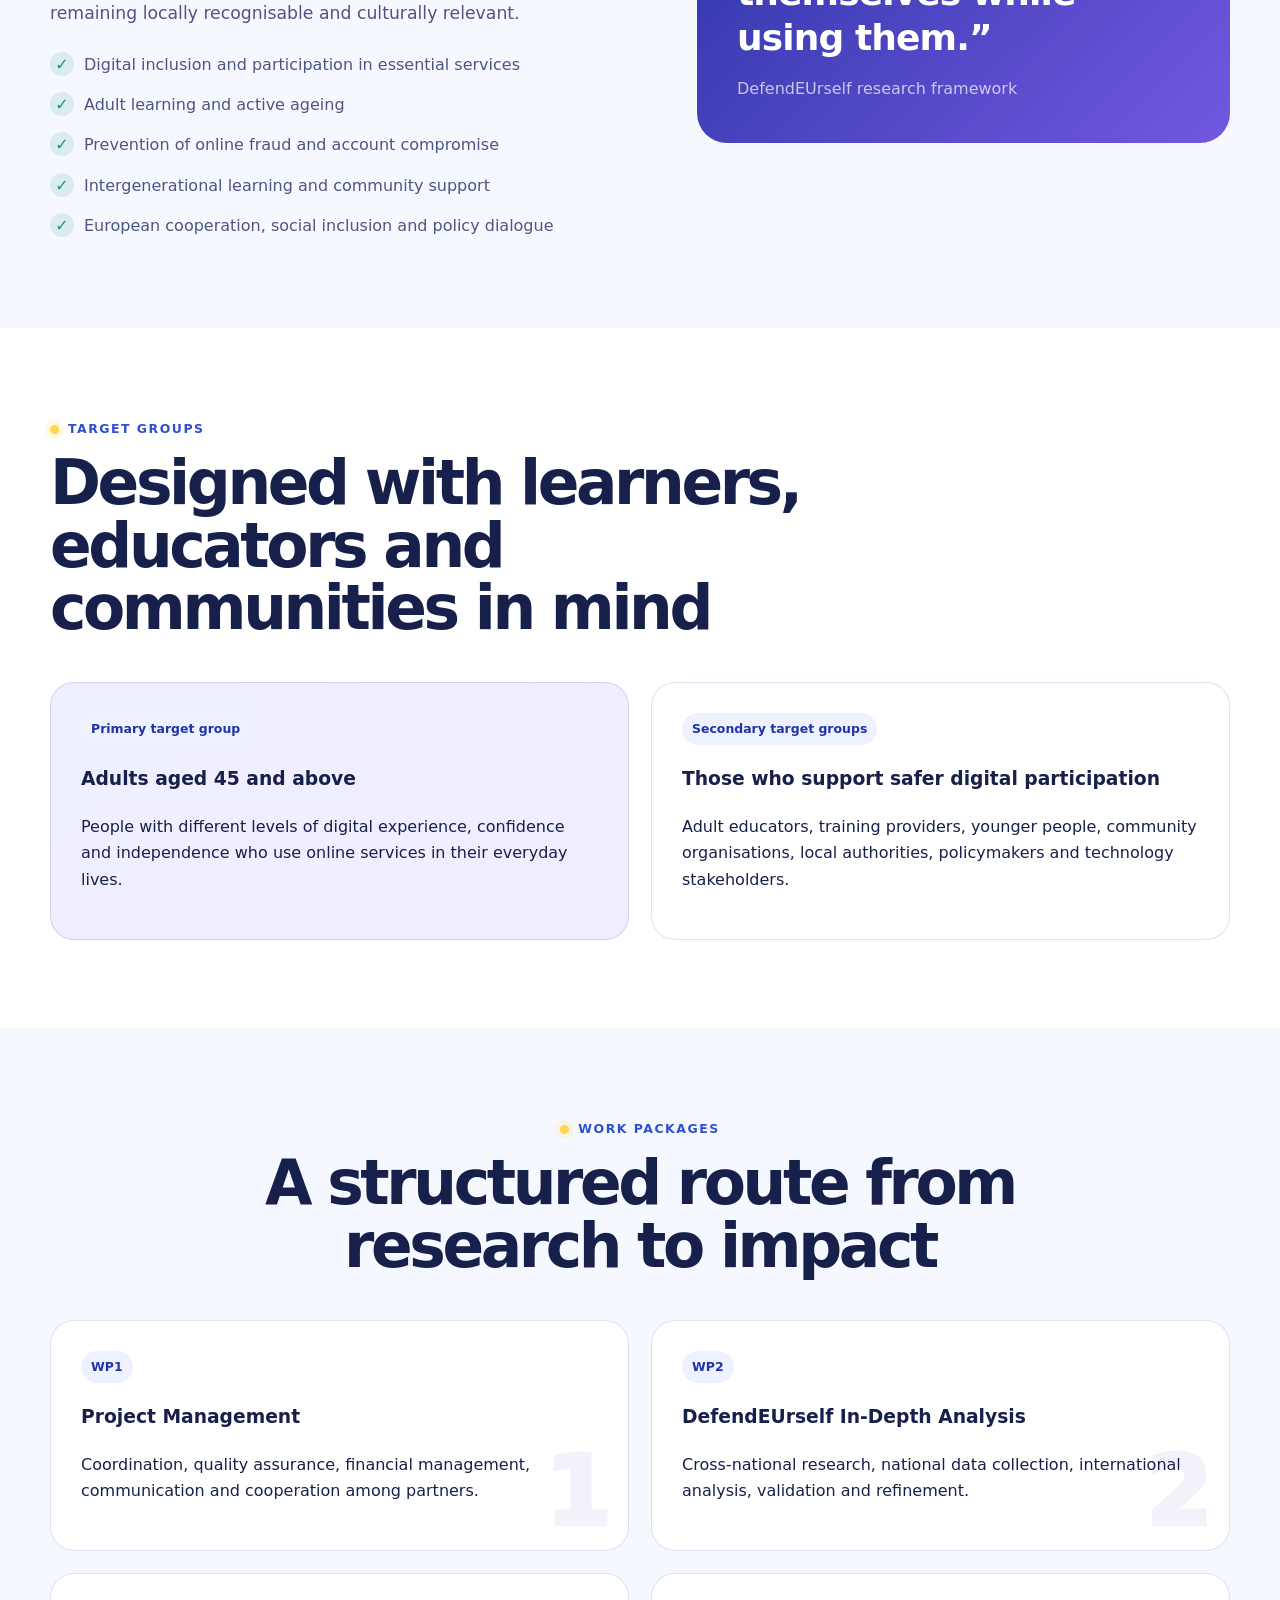
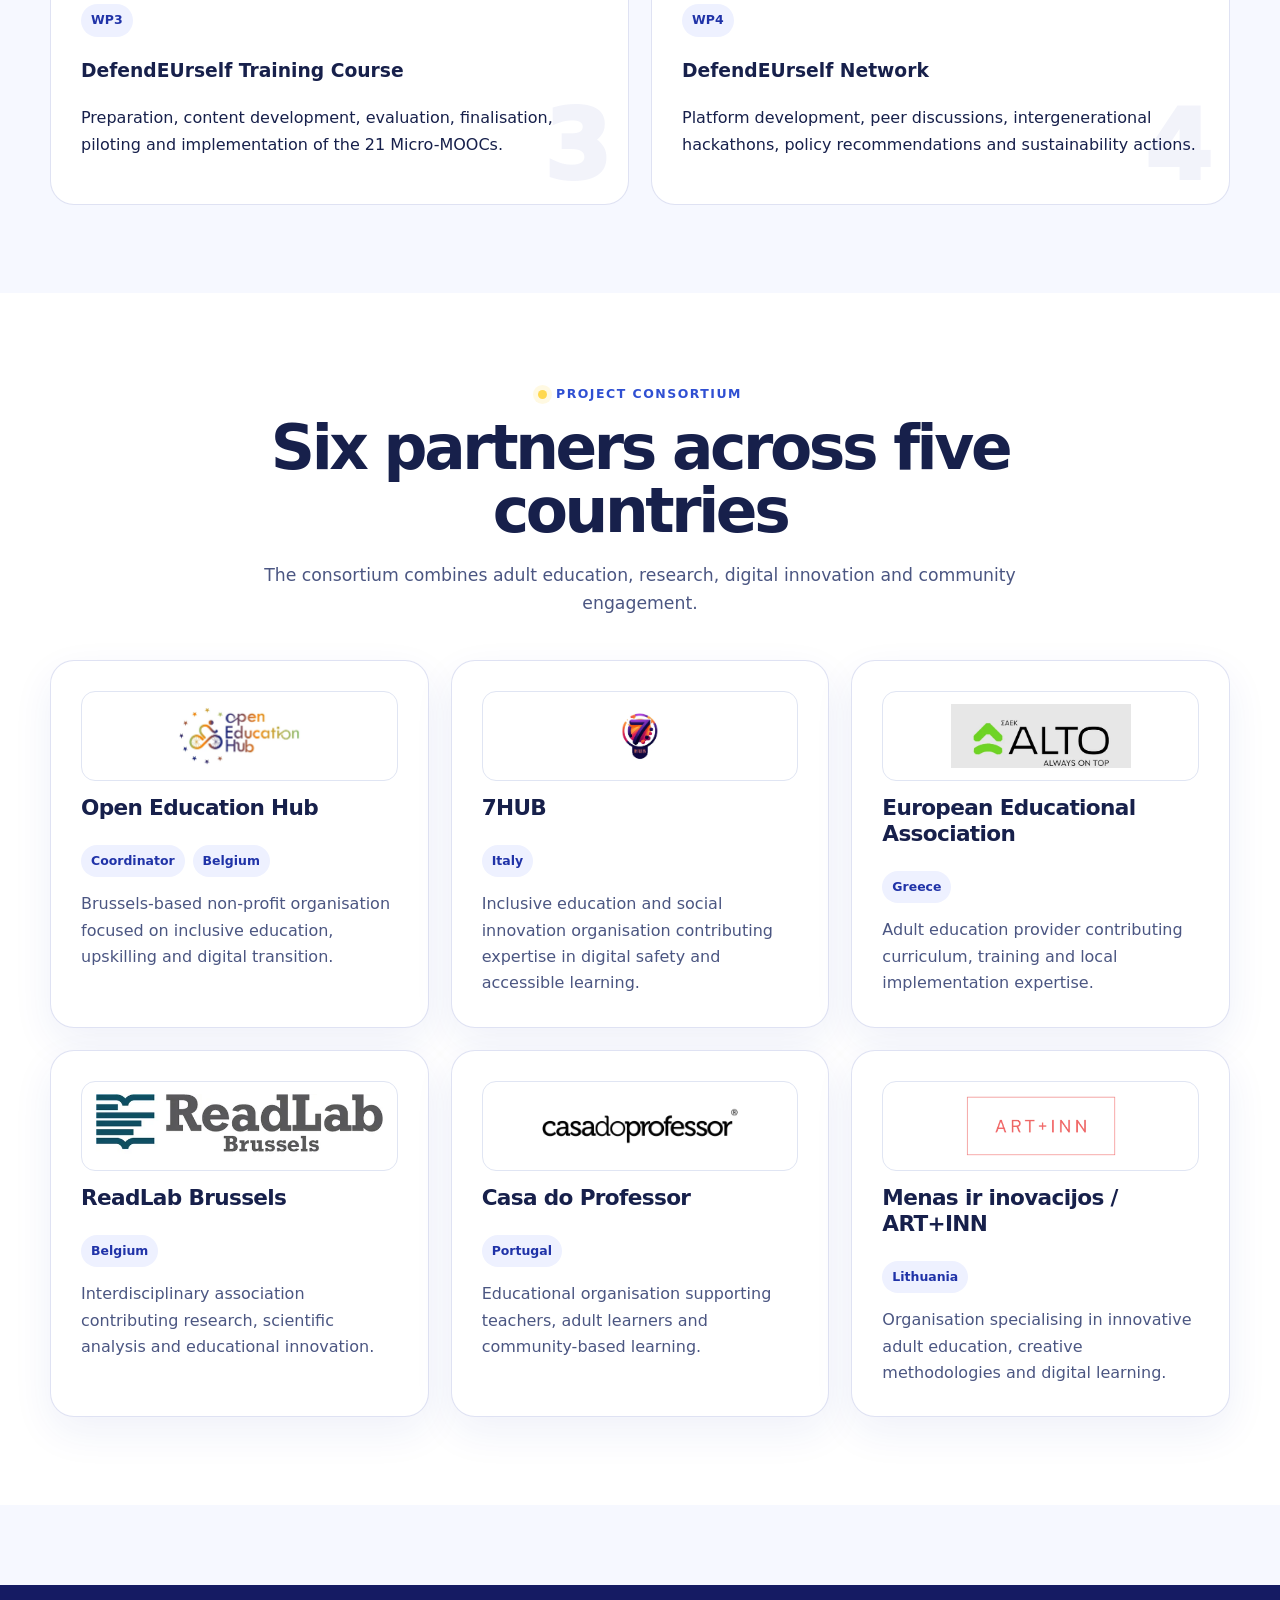
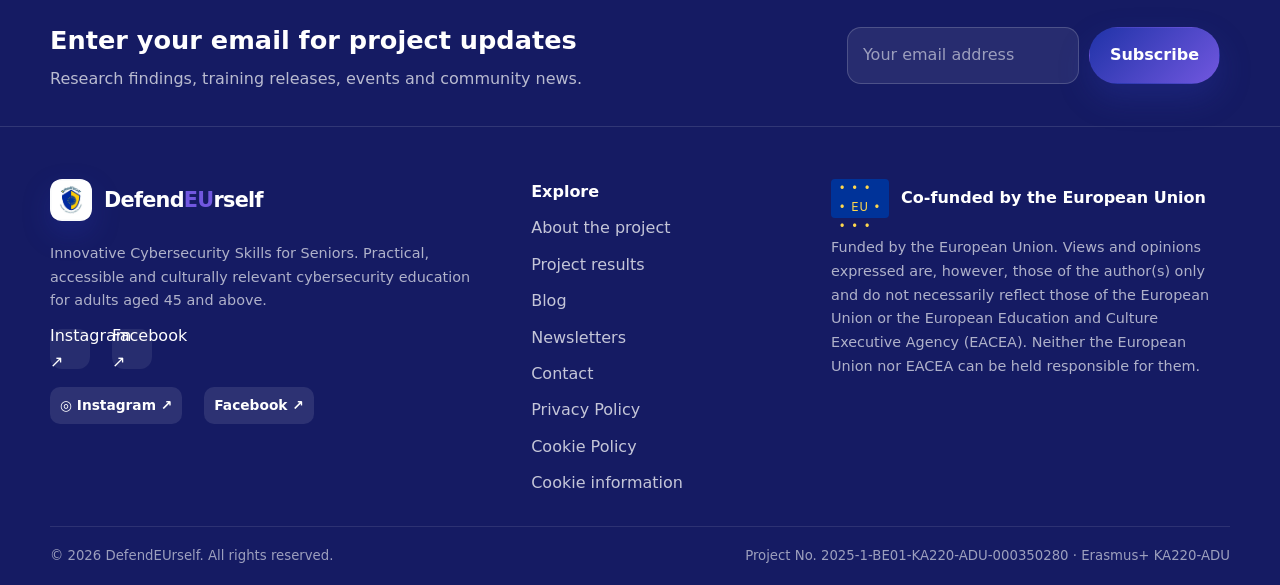
==== commit df4cbb10: "Add files via upload" ====
--- a/about.html
+++ b/about.html
@@ -80,7 +80,26 @@
 @media(max-width:1000px){.rk-grid,.rk-grid.five{grid-template-columns:repeat(2,minmax(0,1fr))}.rk-language-grid{grid-template-columns:repeat(2,minmax(0,1fr))}}
 @media(max-width:760px){.page-project-logo{position:static;width:126px;height:126px;margin:26px 0 0}.page-hero:has(.page-project-logo) h1,.page-hero:has(.page-project-logo) p{max-width:100%}.hero-project-logo{width:86px;height:86px;right:5px;top:5px}.rk-grid,.rk-grid.five,.rk-language-grid,.rk-pdf-grid,.rk-level-grid{grid-template-columns:1fr}.rk-spotlight{grid-template-columns:1fr}.page-hero .rk-hero-grid{grid-template-columns:1fr}.rk-hero-logo{width:130px}.results-section,.course-section{padding:52px 0}}
 @media(prefers-reduced-motion:reduce){html{scroll-behavior:auto}.rk-card,.rk-top{transition:none}}
-</style><link href="[data-uri]" rel="icon" type="image/webp"/><style id="social-fb-tweak">.site-social a,.social-links a{display:inline-flex;align-items:center;margin-right:12px;gap:4px;white-space:normal}.rk-training-examples .rk-grid .rk-card{display:flex;flex-direction:column}.rk-training-examples .rk-card>.rk-button{margin-top:auto}</style></head>
+</style><link href="[data-uri]" rel="icon" type="image/webp"/><style id="social-fb-tweak">.site-social a,.social-links a{display:inline-flex;align-items:center;margin-right:12px;gap:4px;white-space:normal}.rk-training-examples .rk-grid .rk-card{display:flex;flex-direction:column}.rk-training-examples .rk-card>.rk-button{margin-top:auto}</style>
+<!-- DefendEUrself cookie notice: isolated styles; no existing page styles are changed. -->
+<style id="deu-cookie-notice-style">
+#deu-cookie-notice { box-sizing:border-box; position:fixed; z-index:2147480000; bottom:18px; left:18px; right:18px; width:min(680px,calc(100% - 36px)); margin:0 auto; padding:22px 24px; background:#fff; color:#17244e; border:1px solid #d9def5; border-radius:18px; box-shadow:0 15px 55px rgba(14,25,76,.22); font-family:inherit; }
+#deu-cookie-notice[hidden] { display:none !important; }
+#deu-cookie-notice *, #deu-cookie-notice *::before, #deu-cookie-notice *::after { box-sizing:border-box; }
+#deu-cookie-notice .deu-cookie-head { display:flex; align-items:center; gap:11px; margin-bottom:9px; }
+#deu-cookie-notice .deu-cookie-shield { width:32px; height:32px; display:grid; place-items:center; border-radius:10px; color:#fff; background:#343cb8; flex:none; font-size:17px; }
+#deu-cookie-notice h2 { font-family:inherit; font-size:18px; font-weight:750; line-height:1.35; margin:0; color:#17244e; }
+#deu-cookie-notice p { font-size:14px; line-height:1.65; margin:0 0 15px; color:#3d4a68; }
+#deu-cookie-notice .deu-cookie-actions { display:flex; gap:10px; justify-content:space-between; flex-wrap:wrap; align-items:center; }
+#deu-cookie-notice .deu-cookie-links { display:flex; flex-wrap:wrap; gap:9px 16px; }
+#deu-cookie-notice a { color:#2336b3; text-decoration:underline; text-underline-offset:3px; font-weight:600; font-size:13px; }
+#deu-cookie-notice .deu-cookie-ok { appearance:none; border:0; border-radius:999px; background:#3342bd; color:#fff; padding:11px 22px; font-family:inherit; font-size:14px; line-height:1.3; font-weight:700; cursor:pointer; box-shadow:0 5px 15px rgba(51,66,189,.18); }
+#deu-cookie-notice .deu-cookie-ok:hover { background:#243195; }
+#deu-cookie-notice a:focus-visible,#deu-cookie-notice button:focus-visible,.deu-cookie-reopen:focus-visible { outline:3px solid #f5bd19; outline-offset:3px; }
+@media(max-width:480px){ #deu-cookie-notice{bottom:12px;left:12px;right:12px;width:calc(100% - 24px);padding:17px;} #deu-cookie-notice .deu-cookie-actions{align-items:stretch; flex-direction:column;} #deu-cookie-notice .deu-cookie-ok{width:100%;} }
+</style>
+
+</head>
 <body>
 <a class="skip-link" href="#main-content">Skip to content</a>
 <header class="site-header">
@@ -148,6 +167,9 @@
 <a href="blog.html">Blog</a>
 <a href="newsletters.html">Newsletters</a>
 <a href="contact.html">Contact</a>
+<a href="https://drive.google.com/file/d/1LmndwA52XreIHmTqpKWVuQ_9V2-LKDGW/view?usp=drive_link" target="_blank" rel="noopener noreferrer">Privacy Policy</a>
+<a href="https://drive.google.com/file/d/1uKuZpL2EGDIl8XXr5-HZQHpkTVfG1H8k/view?usp=drive_link" target="_blank" rel="noopener noreferrer">Cookie Policy</a>
+<a href="#deu-cookie-notice" class="deu-cookie-reopen">Cookie information</a>
 </div>
 <div>
 <div class="funding-lockup">
@@ -164,5 +186,51 @@
 </div>
 </footer>
 <script src="assets/js/main.js"></script>
+
+<!-- Informed acknowledgement of essential storage only. No consent to optional tracking is requested. -->
+<section id="deu-cookie-notice" hidden role="region" aria-labelledby="deu-cookie-title">
+  <div class="deu-cookie-head"><span class="deu-cookie-shield" aria-hidden="true">✓</span><h2 id="deu-cookie-title">Cookie information</h2></div>
+  <p>This website uses essential browser storage to remember that you have seen this notice. For details about data protection and external services, please read our policies.</p>
+  <div class="deu-cookie-actions">
+    <div class="deu-cookie-links"><a href="https://drive.google.com/file/d/1uKuZpL2EGDIl8XXr5-HZQHpkTVfG1H8k/view?usp=drive_link" target="_blank" rel="noopener noreferrer">Cookie Policy ↗</a><a href="https://drive.google.com/file/d/1LmndwA52XreIHmTqpKWVuQ_9V2-LKDGW/view?usp=drive_link" target="_blank" rel="noopener noreferrer">Privacy Policy ↗</a></div>
+    <button type="button" class="deu-cookie-ok" id="deu-cookie-dismiss">Understood</button>
+  </div>
+</section>
+<script id="deu-cookie-notice-script">
+(function () {
+  'use strict';
+  var KEY = 'defendeurself.cookie_notice_seen.v1';
+  var DAYS = 180;
+  var notice = document.getElementById('deu-cookie-notice');
+  var dismiss = document.getElementById('deu-cookie-dismiss');
+  if (!notice || !dismiss) return;
+  function wasAcknowledged() {
+    try {
+      var date = Number(window.localStorage.getItem(KEY));
+      return date > 0 && (Date.now() - date) < DAYS*86400000;
+    } catch (e) { return false; }
+  }
+  function showNotice(shouldFocus) {
+    notice.hidden = false;
+    if (shouldFocus) dismiss.focus();
+  }
+  function hideNotice() {
+    notice.hidden = true;
+    try { window.localStorage.setItem(KEY, String(Date.now())); } catch (e) { /* visitors can still dismiss without browser storage */ }
+  }
+  dismiss.addEventListener('click', hideNotice);
+  document.querySelectorAll('.deu-cookie-reopen').forEach(function(link) {
+    link.addEventListener('click', function (event) {
+      event.preventDefault();
+      showNotice(true);
+    });
+  });
+  window.addEventListener('storage', function (event) {
+    if (event.key === KEY && wasAcknowledged()) notice.hidden = true;
+  });
+  if (!wasAcknowledged()) showNotice(false);
+})();
+</script>
+
 </body>
 </html>
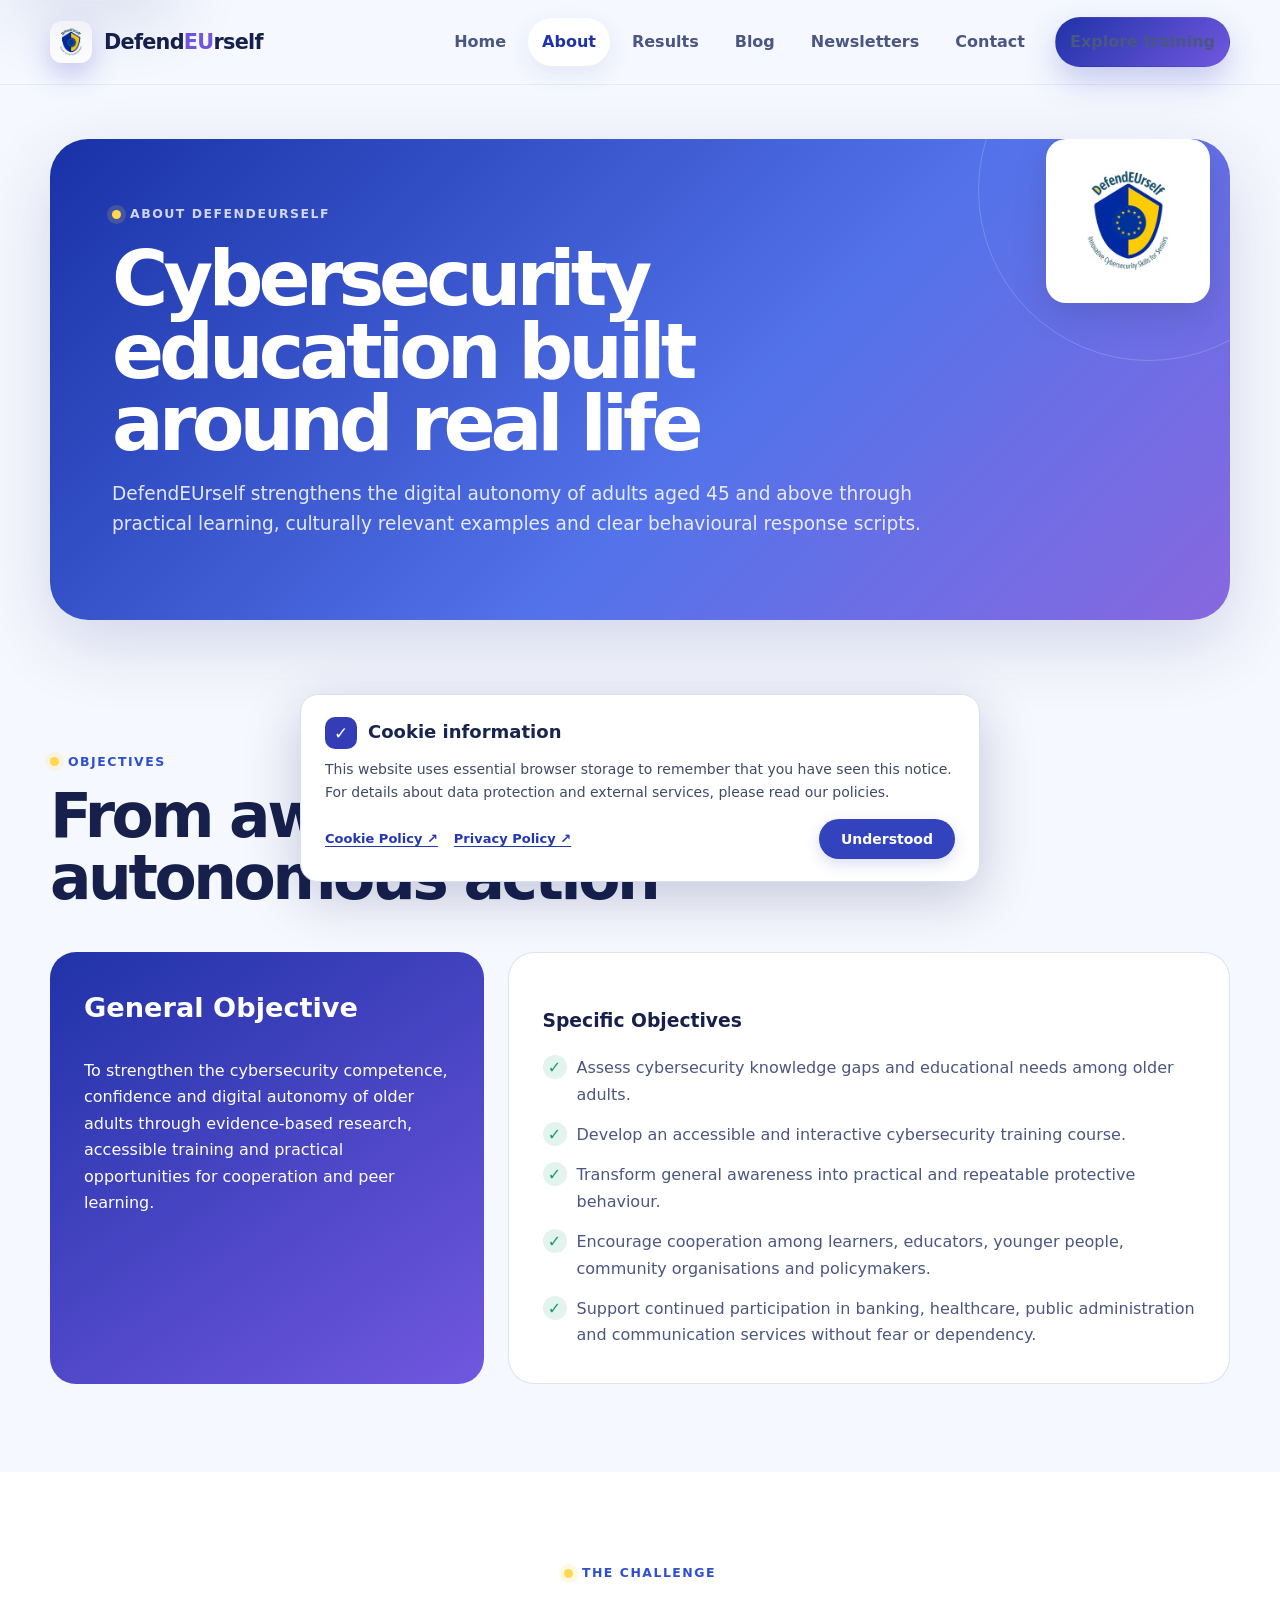
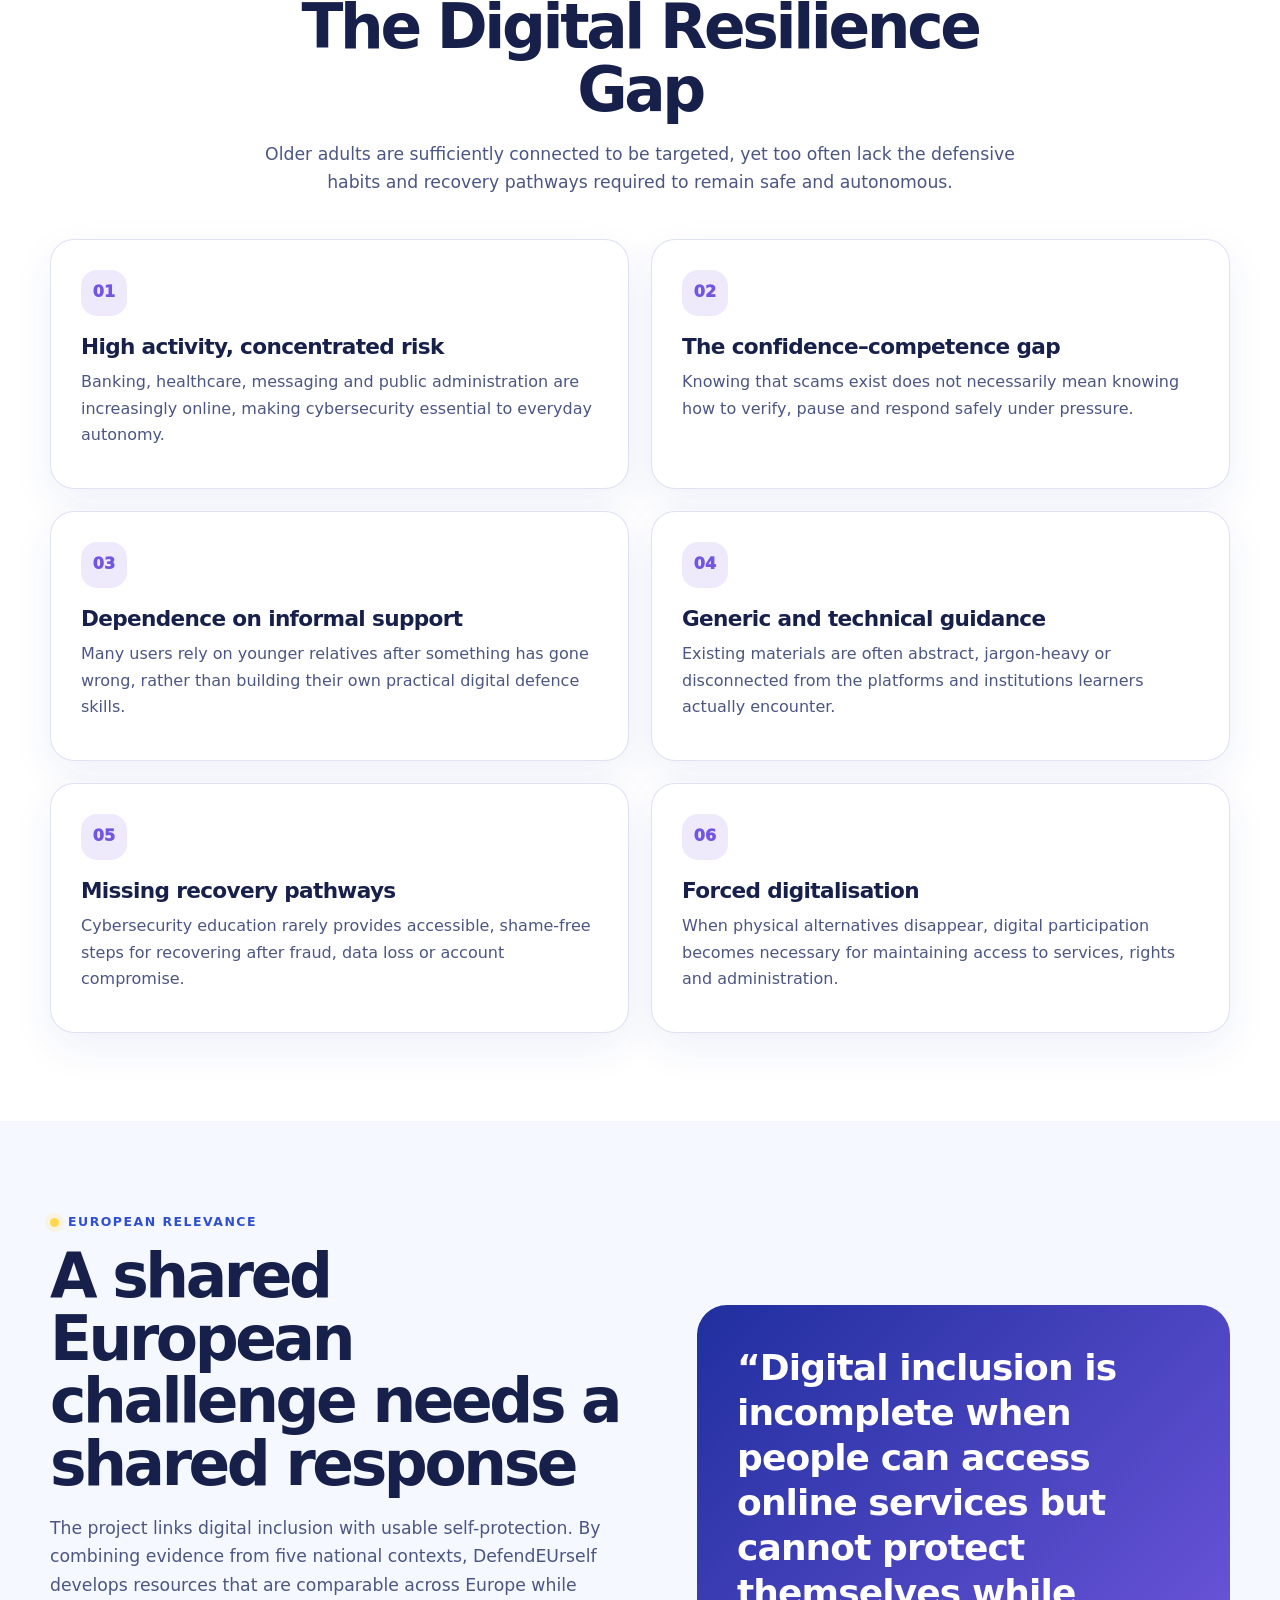
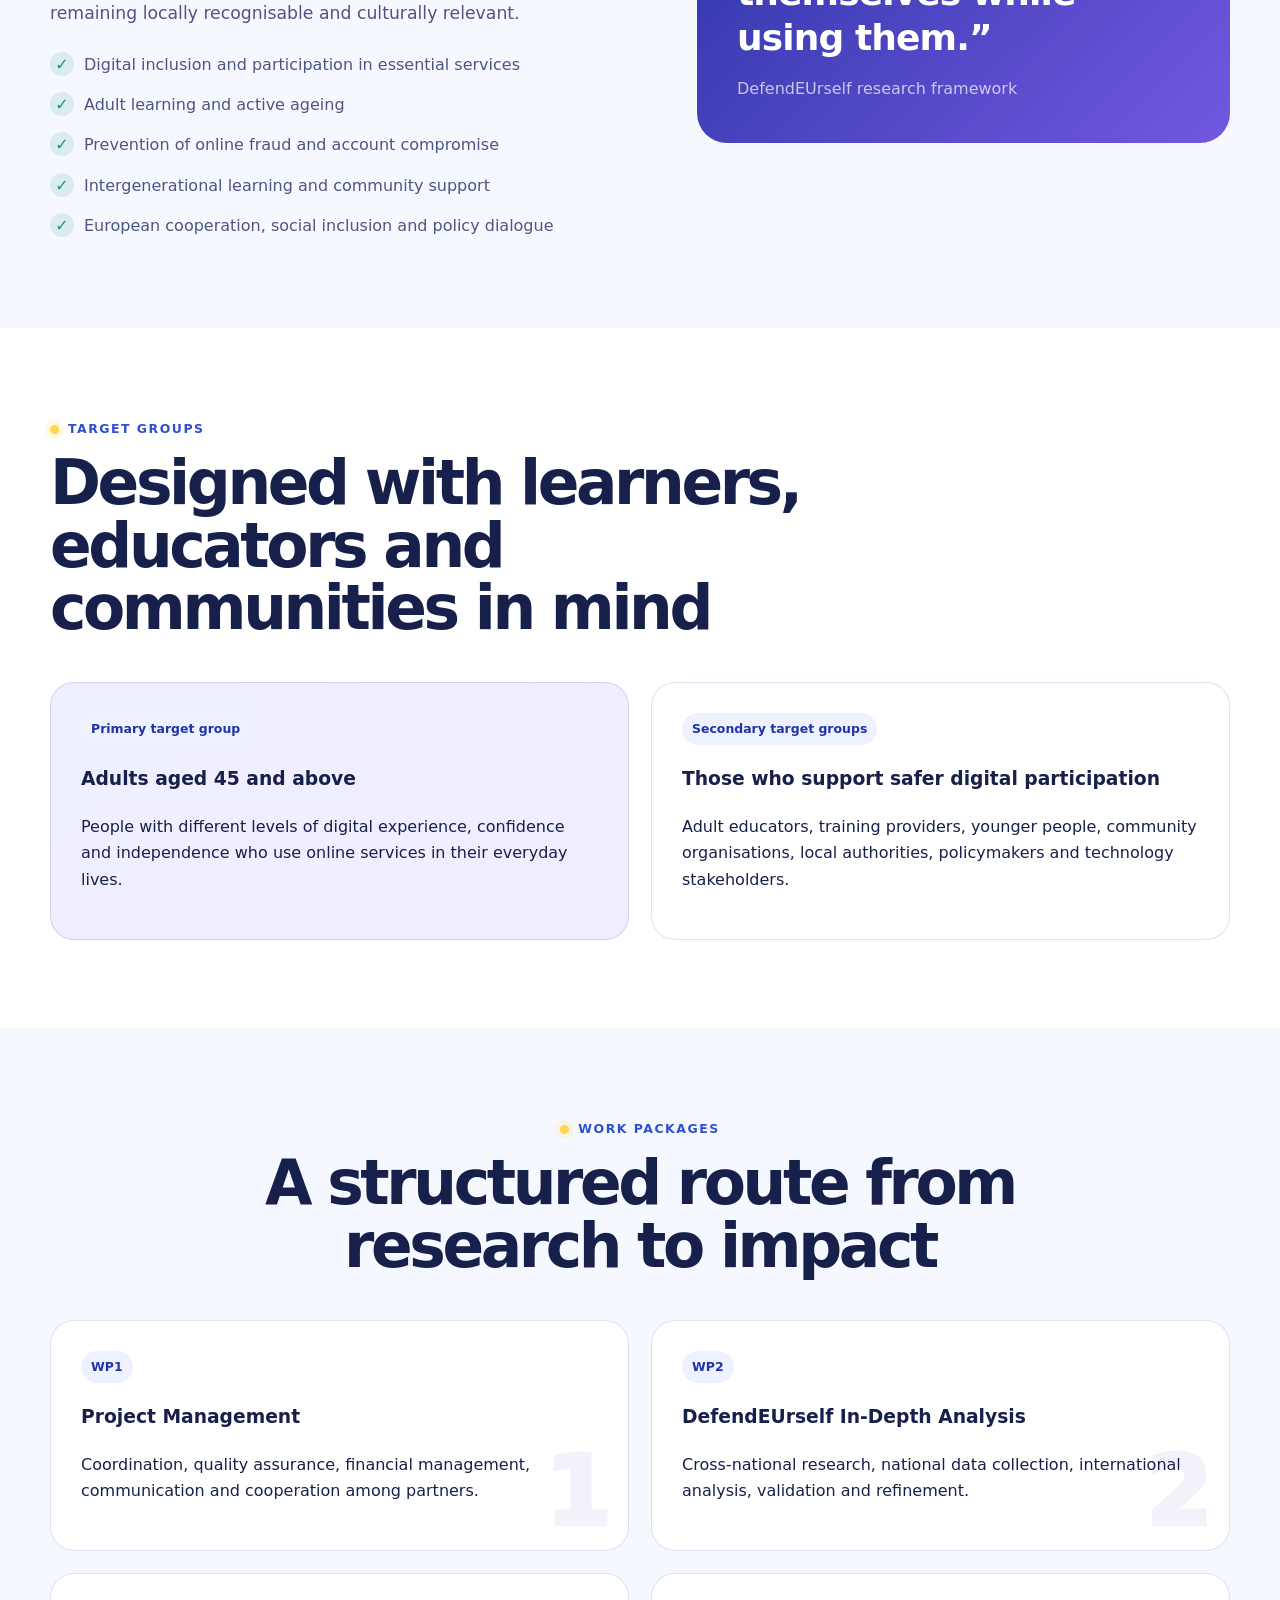
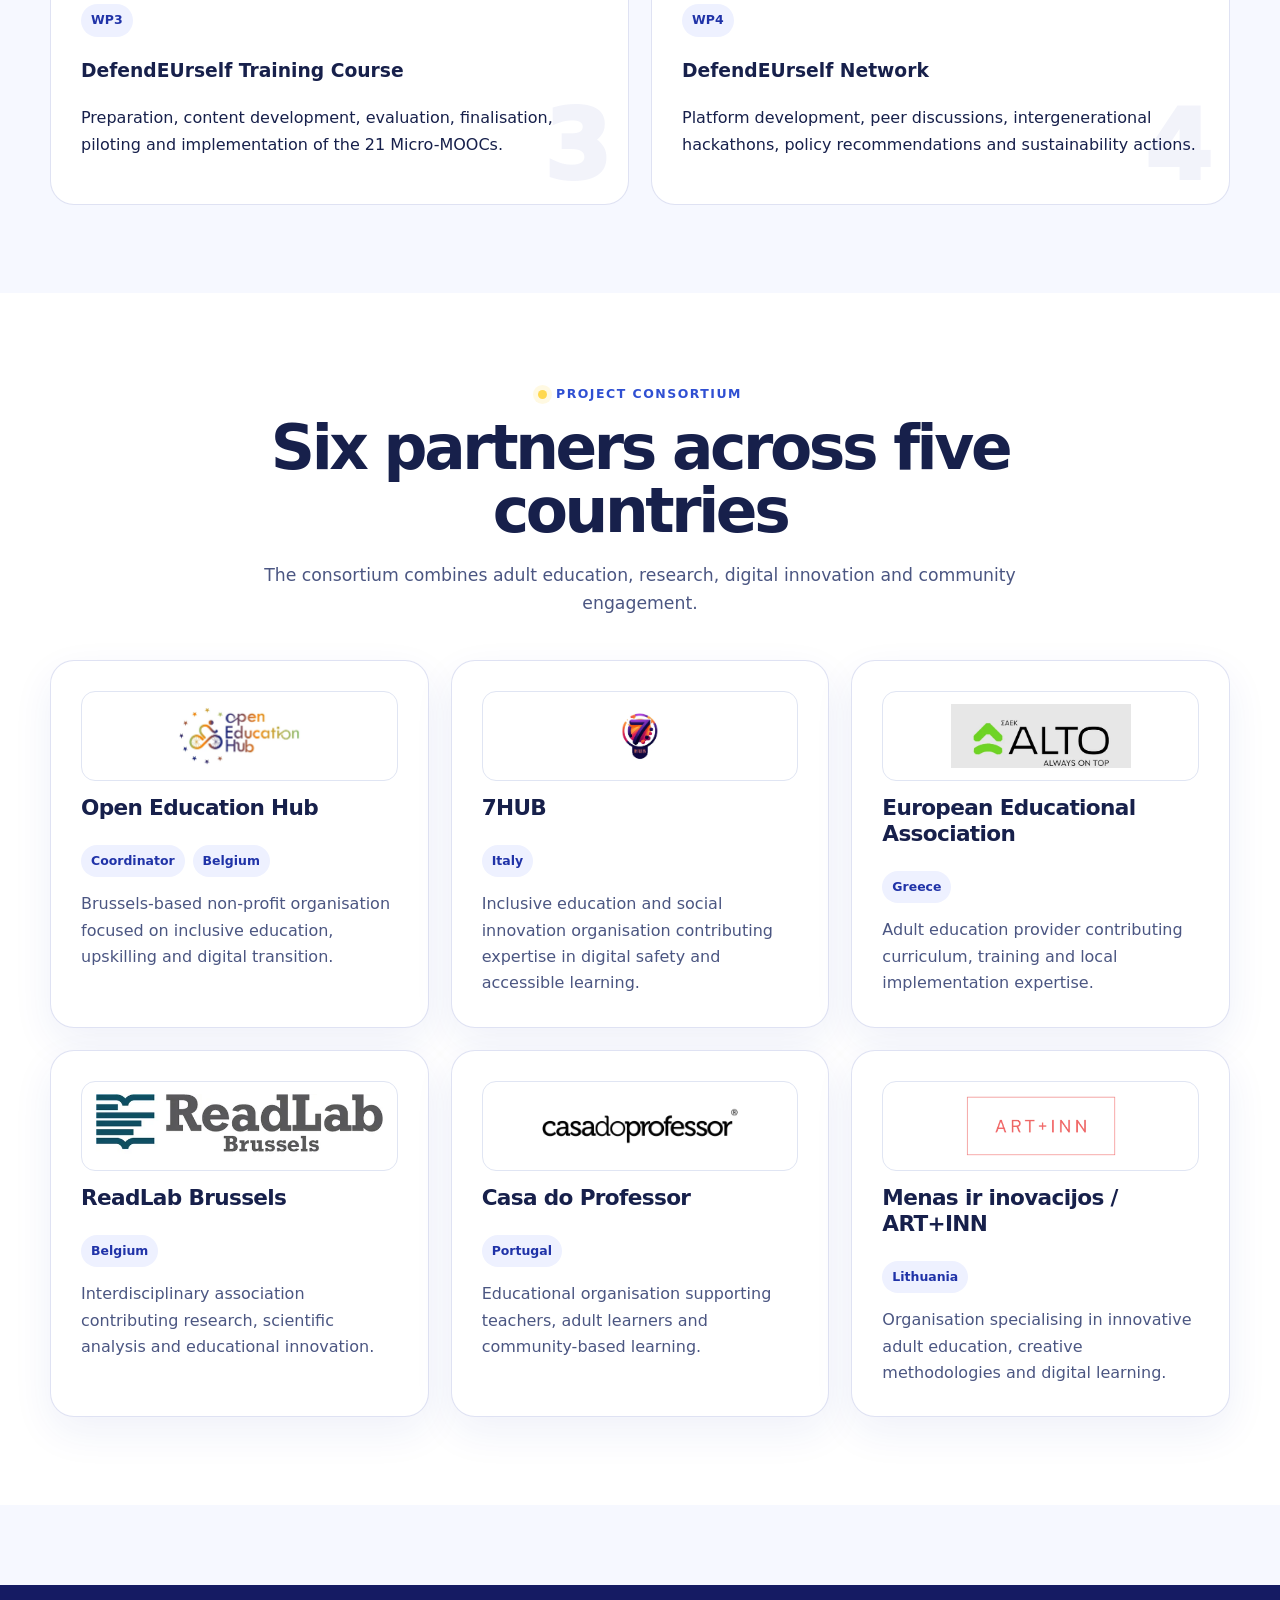
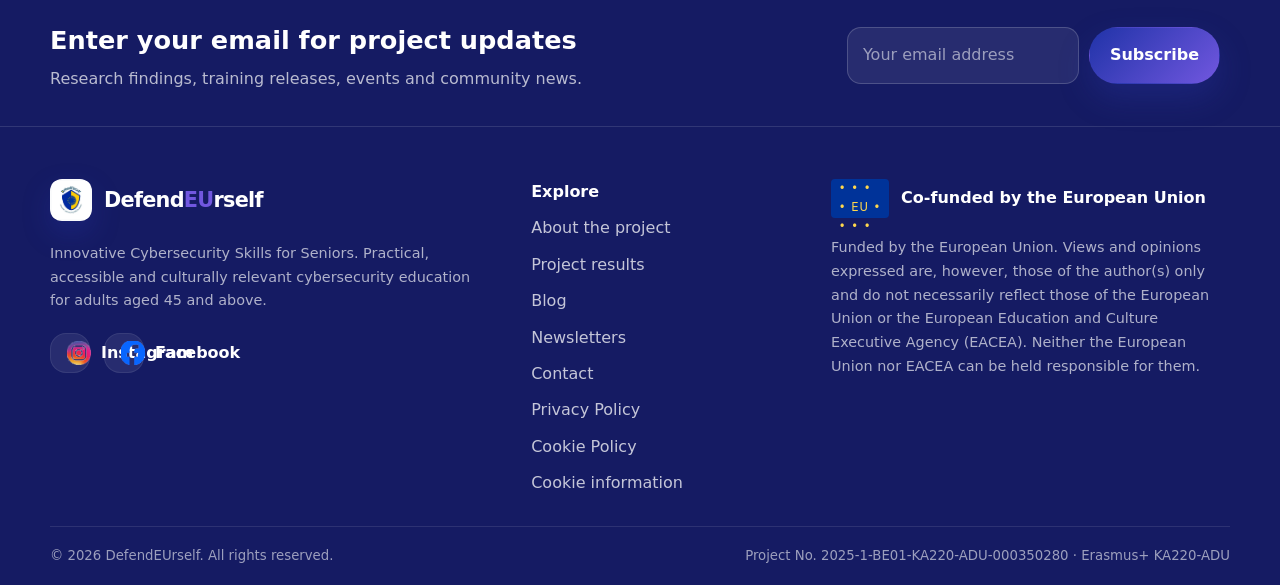
==== commit 608556b2: "Add files via upload" ====
--- a/about.html
+++ b/about.html
@@ -80,7 +80,7 @@
 @media(max-width:1000px){.rk-grid,.rk-grid.five{grid-template-columns:repeat(2,minmax(0,1fr))}.rk-language-grid{grid-template-columns:repeat(2,minmax(0,1fr))}}
 @media(max-width:760px){.page-project-logo{position:static;width:126px;height:126px;margin:26px 0 0}.page-hero:has(.page-project-logo) h1,.page-hero:has(.page-project-logo) p{max-width:100%}.hero-project-logo{width:86px;height:86px;right:5px;top:5px}.rk-grid,.rk-grid.five,.rk-language-grid,.rk-pdf-grid,.rk-level-grid{grid-template-columns:1fr}.rk-spotlight{grid-template-columns:1fr}.page-hero .rk-hero-grid{grid-template-columns:1fr}.rk-hero-logo{width:130px}.results-section,.course-section{padding:52px 0}}
 @media(prefers-reduced-motion:reduce){html{scroll-behavior:auto}.rk-card,.rk-top{transition:none}}
-</style><link href="[data-uri]" rel="icon" type="image/webp"/><style id="social-fb-tweak">.site-social a,.social-links a{display:inline-flex;align-items:center;margin-right:12px;gap:4px;white-space:normal}.rk-training-examples .rk-grid .rk-card{display:flex;flex-direction:column}.rk-training-examples .rk-card>.rk-button{margin-top:auto}</style>
+</style><link href="[data-uri]" rel="icon" type="image/webp"/>
 <!-- DefendEUrself cookie notice: isolated styles; no existing page styles are changed. -->
 <style id="deu-cookie-notice-style">
 #deu-cookie-notice { box-sizing:border-box; position:fixed; z-index:2147480000; bottom:18px; left:18px; right:18px; width:min(680px,calc(100% - 36px)); margin:0 auto; padding:22px 24px; background:#fff; color:#17244e; border:1px solid #d9def5; border-radius:18px; box-shadow:0 15px 55px rgba(14,25,76,.22); font-family:inherit; }
@@ -98,8 +98,15 @@
 #deu-cookie-notice a:focus-visible,#deu-cookie-notice button:focus-visible,.deu-cookie-reopen:focus-visible { outline:3px solid #f5bd19; outline-offset:3px; }
 @media(max-width:480px){ #deu-cookie-notice{bottom:12px;left:12px;right:12px;width:calc(100% - 24px);padding:17px;} #deu-cookie-notice .deu-cookie-actions{align-items:stretch; flex-direction:column;} #deu-cookie-notice .deu-cookie-ok{width:100%;} }
 </style>
-
-</head>
+<style id="social-icons-cleanup">
+.social-links.social-buttons{display:flex !important;gap:14px;flex-wrap:wrap;align-items:center;margin-top:20px}
+.social-links.social-buttons a{display:inline-flex !important;align-items:center;gap:10px;white-space:nowrap;padding:12px 16px;border-radius:16px;background:rgba(255,255,255,.08);color:#fff !important;text-decoration:none;font-weight:700;line-height:1;border:1px solid rgba(255,255,255,.08);transition:transform .2s ease, background .2s ease, border-color .2s ease;margin-right:0 !important}
+.social-links.social-buttons a:hover{transform:translateY(-1px);background:rgba(255,255,255,.13);border-color:rgba(255,255,255,.18)}
+.social-links.social-buttons .social-icon-wrap{width:24px;height:24px;display:inline-flex;align-items:center;justify-content:center;flex:0 0 24px;overflow:hidden;border-radius:6px}
+.social-links.social-buttons .social-icon-wrap img{width:100%;height:100%;display:block;object-fit:contain}
+.site-social{display:none !important}
+.social-links:not(.social-buttons) a{margin-right:0}
+</style></head>
 <body>
 <a class="skip-link" href="#main-content">Skip to content</a>
 <header class="site-header">
@@ -158,8 +165,8 @@
 <div class="footer-brand">
 <a class="brand" href="index.html"><span class="brand-mark brand-official"><img alt="" height="42" src="[data-uri]" width="42"/></span><span>Defend<span class="eu">EU</span>rself</span></a>
 <p>Innovative Cybersecurity Skills for Seniors. Practical, accessible and culturally relevant cybersecurity education for adults aged 45 and above.</p>
-<div aria-label="Social media placeholders" class="social-links"><a aria-label="DefendEUrself Instagram" href="https://www.instagram.com/defendeurself.project/" rel="noopener noreferrer" target="_blank">Instagram ↗</a><a aria-label="DefendEUrself official Facebook" href="https://www.facebook.com/profile.php?id=61583153321765" rel="noopener noreferrer" target="_blank">Facebook ↗</a></div>
-<div class="site-social"><a aria-label="DefendEUrself Instagram" href="https://www.instagram.com/defendeurself.project/" rel="noopener noreferrer" target="_blank">◎ Instagram ↗</a><a aria-label="DefendEUrself official Facebook" href="https://www.facebook.com/profile.php?id=61583153321765" rel="noopener noreferrer" target="_blank">Facebook ↗</a></div></div>
+<div aria-label="Social media placeholders" class="social-links social-buttons"><a aria-label="DefendEUrself Instagram" href="https://www.instagram.com/defendeurself.project/" rel="noopener noreferrer" target="_blank"><span class="social-icon-wrap"><img alt="Instagram" src="[data-uri]"/></span><span>Instagram</span></a><a aria-label="DefendEUrself Facebook" href="https://www.facebook.com/profile.php?id=61583153321765" rel="noopener noreferrer" target="_blank"><span class="social-icon-wrap"><img alt="Facebook" src="[data-uri]"/></span><span>Facebook</span></a></div>
+</div>
 <div class="footer-links">
 <strong>Explore</strong>
 <a href="about.html">About the project</a>
@@ -167,9 +174,9 @@
 <a href="blog.html">Blog</a>
 <a href="newsletters.html">Newsletters</a>
 <a href="contact.html">Contact</a>
-<a href="https://drive.google.com/file/d/1LmndwA52XreIHmTqpKWVuQ_9V2-LKDGW/view?usp=drive_link" target="_blank" rel="noopener noreferrer">Privacy Policy</a>
-<a href="https://drive.google.com/file/d/1uKuZpL2EGDIl8XXr5-HZQHpkTVfG1H8k/view?usp=drive_link" target="_blank" rel="noopener noreferrer">Cookie Policy</a>
-<a href="#deu-cookie-notice" class="deu-cookie-reopen">Cookie information</a>
+<a href="https://drive.google.com/file/d/1LmndwA52XreIHmTqpKWVuQ_9V2-LKDGW/view?usp=drive_link" rel="noopener noreferrer" target="_blank">Privacy Policy</a>
+<a href="https://drive.google.com/file/d/1uKuZpL2EGDIl8XXr5-HZQHpkTVfG1H8k/view?usp=drive_link" rel="noopener noreferrer" target="_blank">Cookie Policy</a>
+<a class="deu-cookie-reopen" href="#deu-cookie-notice">Cookie information</a>
 </div>
 <div>
 <div class="funding-lockup">
@@ -186,15 +193,14 @@
 </div>
 </footer>
 <script src="assets/js/main.js"></script>
-
 <!-- Informed acknowledgement of essential storage only. No consent to optional tracking is requested. -->
-<section id="deu-cookie-notice" hidden role="region" aria-labelledby="deu-cookie-title">
-  <div class="deu-cookie-head"><span class="deu-cookie-shield" aria-hidden="true">✓</span><h2 id="deu-cookie-title">Cookie information</h2></div>
-  <p>This website uses essential browser storage to remember that you have seen this notice. For details about data protection and external services, please read our policies.</p>
-  <div class="deu-cookie-actions">
-    <div class="deu-cookie-links"><a href="https://drive.google.com/file/d/1uKuZpL2EGDIl8XXr5-HZQHpkTVfG1H8k/view?usp=drive_link" target="_blank" rel="noopener noreferrer">Cookie Policy ↗</a><a href="https://drive.google.com/file/d/1LmndwA52XreIHmTqpKWVuQ_9V2-LKDGW/view?usp=drive_link" target="_blank" rel="noopener noreferrer">Privacy Policy ↗</a></div>
-    <button type="button" class="deu-cookie-ok" id="deu-cookie-dismiss">Understood</button>
-  </div>
+<section aria-labelledby="deu-cookie-title" hidden="" id="deu-cookie-notice" role="region">
+<div class="deu-cookie-head"><span aria-hidden="true" class="deu-cookie-shield">✓</span><h2 id="deu-cookie-title">Cookie information</h2></div>
+<p>This website uses essential browser storage to remember that you have seen this notice. For details about data protection and external services, please read our policies.</p>
+<div class="deu-cookie-actions">
+<div class="deu-cookie-links"><a href="https://drive.google.com/file/d/1uKuZpL2EGDIl8XXr5-HZQHpkTVfG1H8k/view?usp=drive_link" rel="noopener noreferrer" target="_blank">Cookie Policy ↗</a><a href="https://drive.google.com/file/d/1LmndwA52XreIHmTqpKWVuQ_9V2-LKDGW/view?usp=drive_link" rel="noopener noreferrer" target="_blank">Privacy Policy ↗</a></div>
+<button class="deu-cookie-ok" id="deu-cookie-dismiss" type="button">Understood</button>
+</div>
 </section>
 <script id="deu-cookie-notice-script">
 (function () {
@@ -231,6 +237,5 @@
   if (!wasAcknowledged()) showNotice(false);
 })();
 </script>
-
 </body>
 </html>
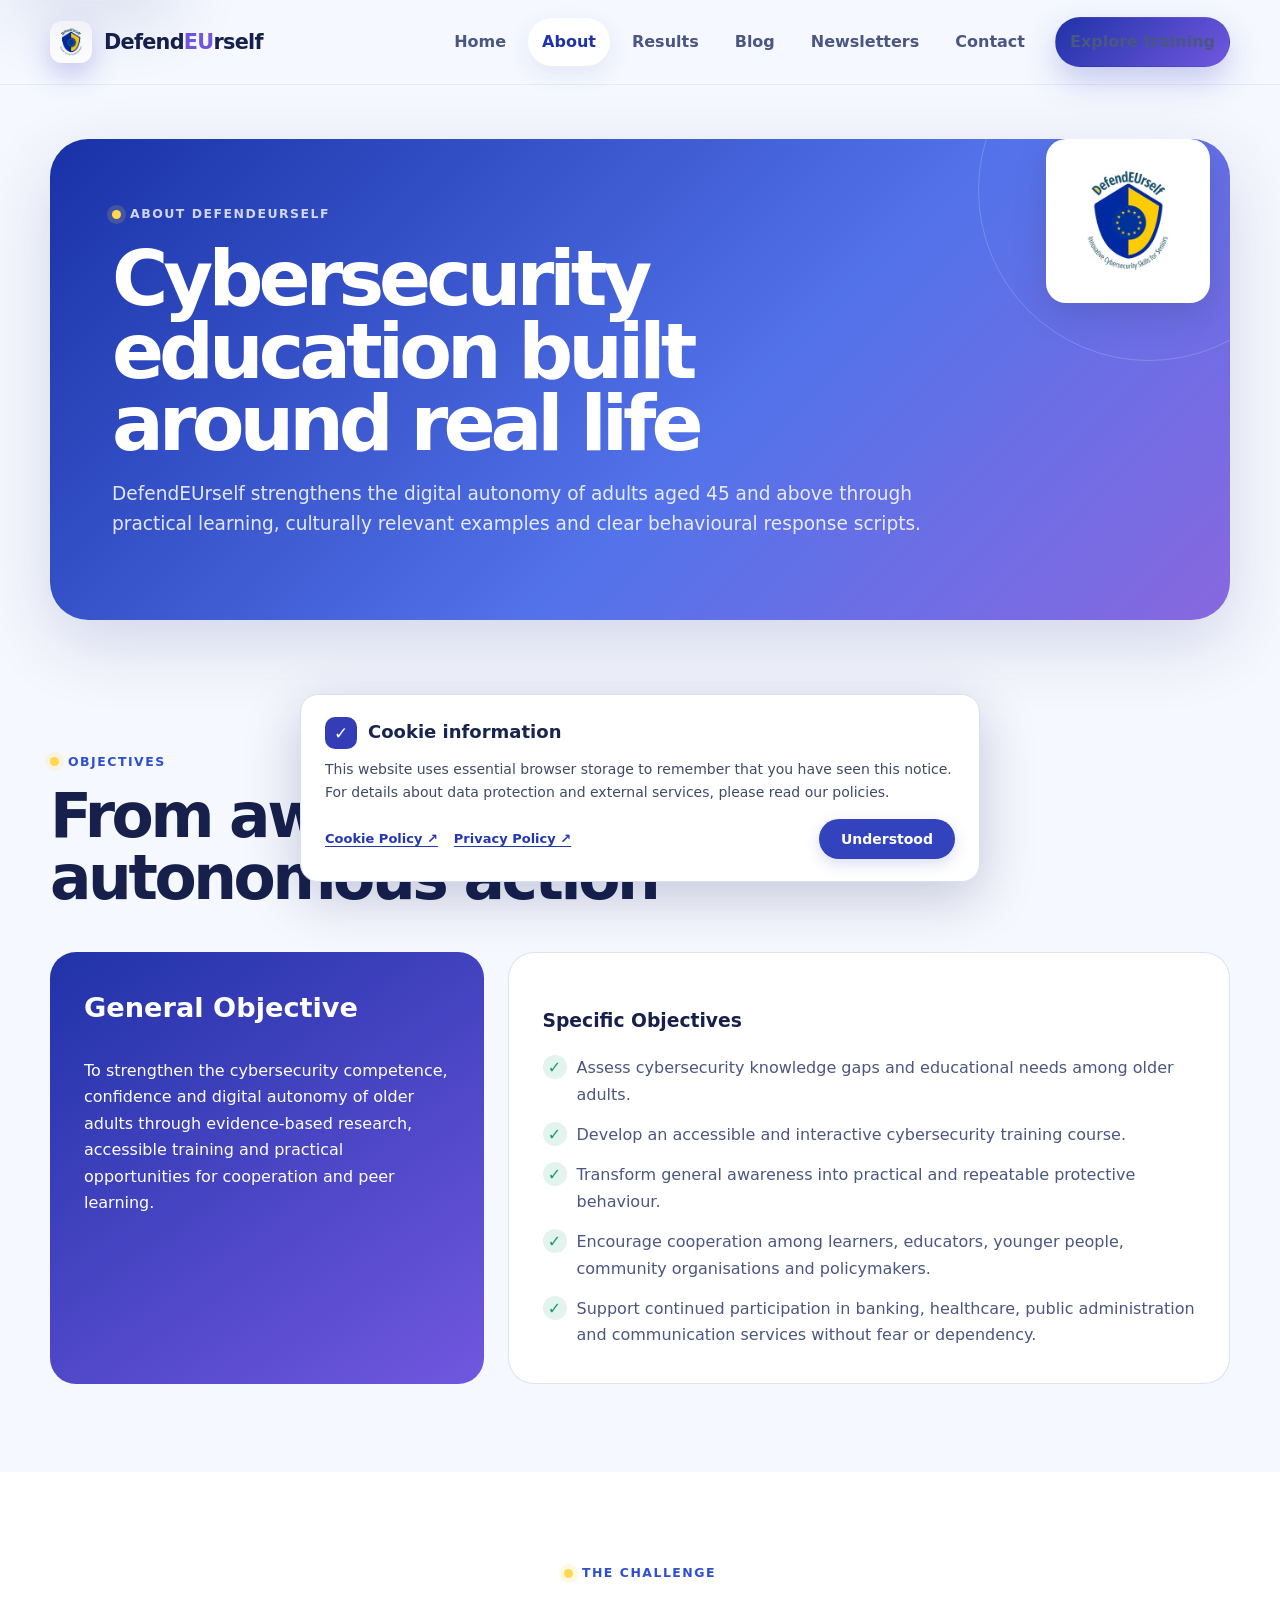
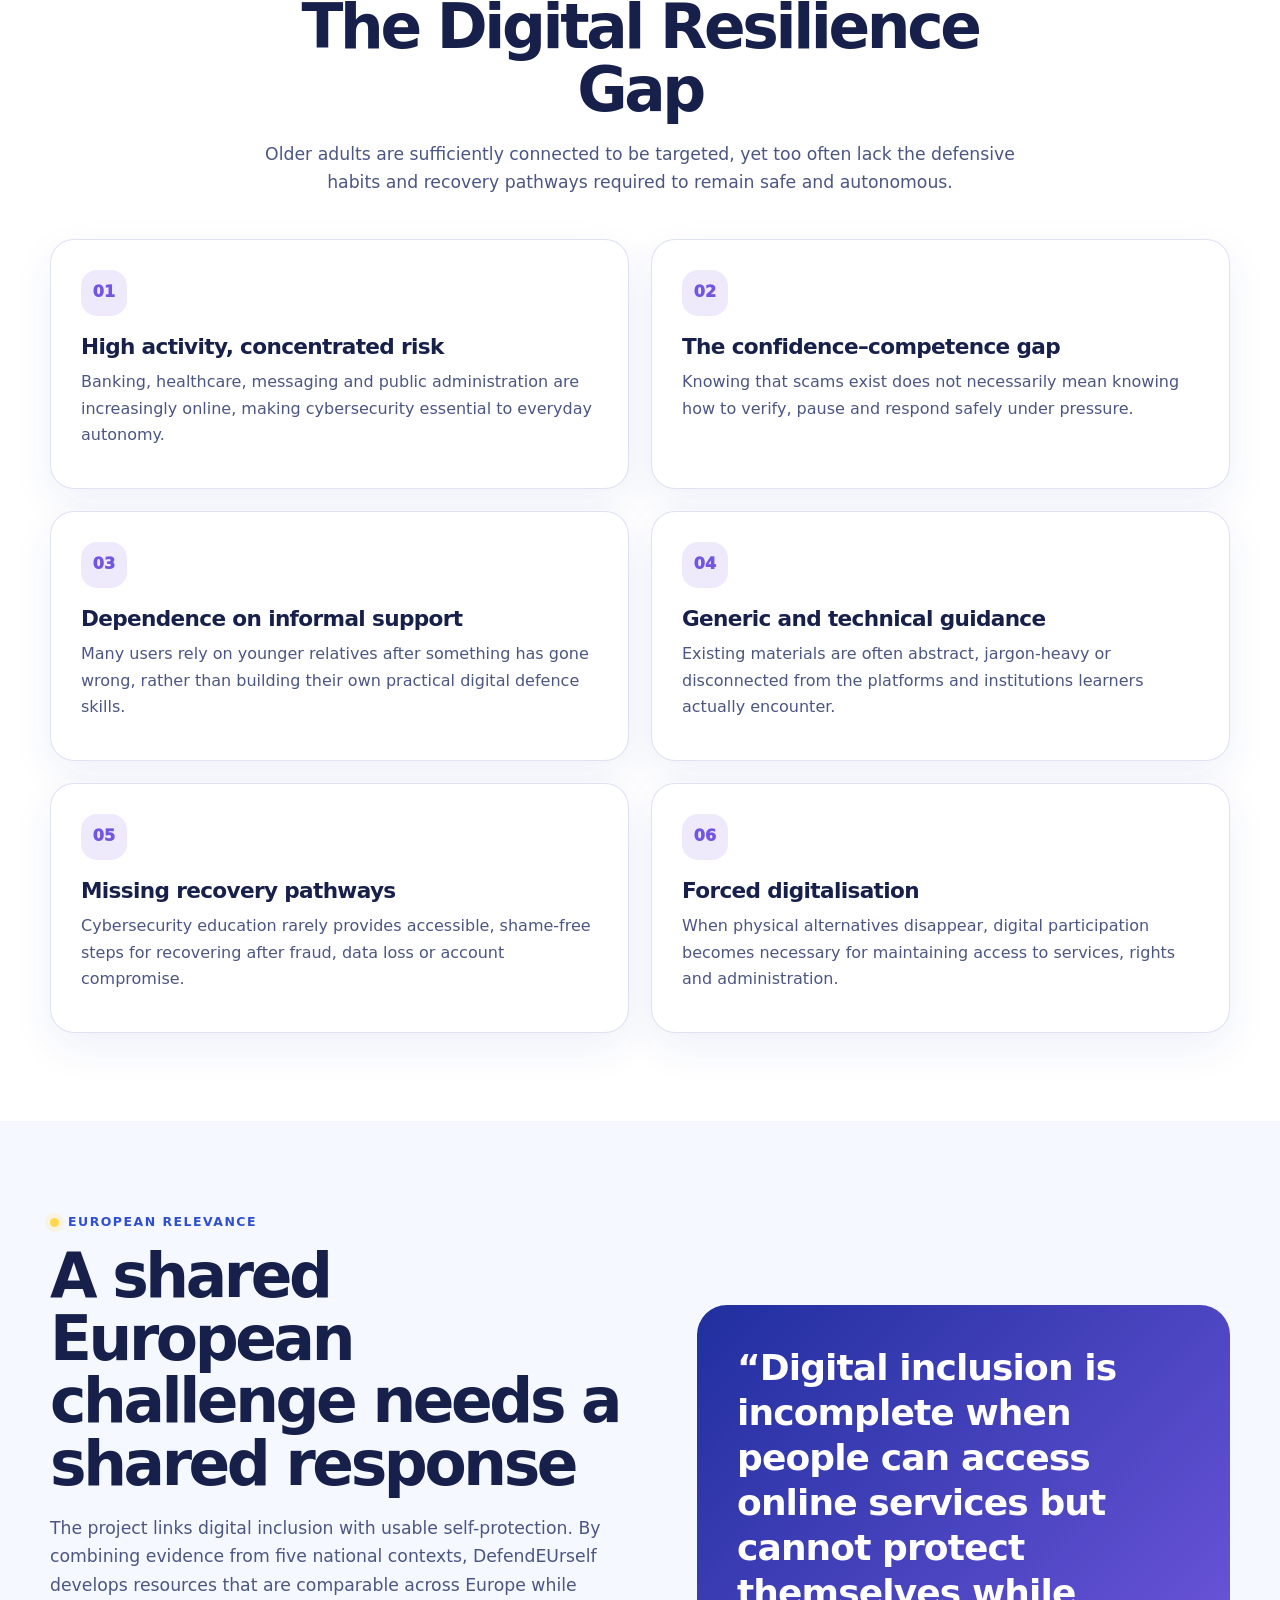
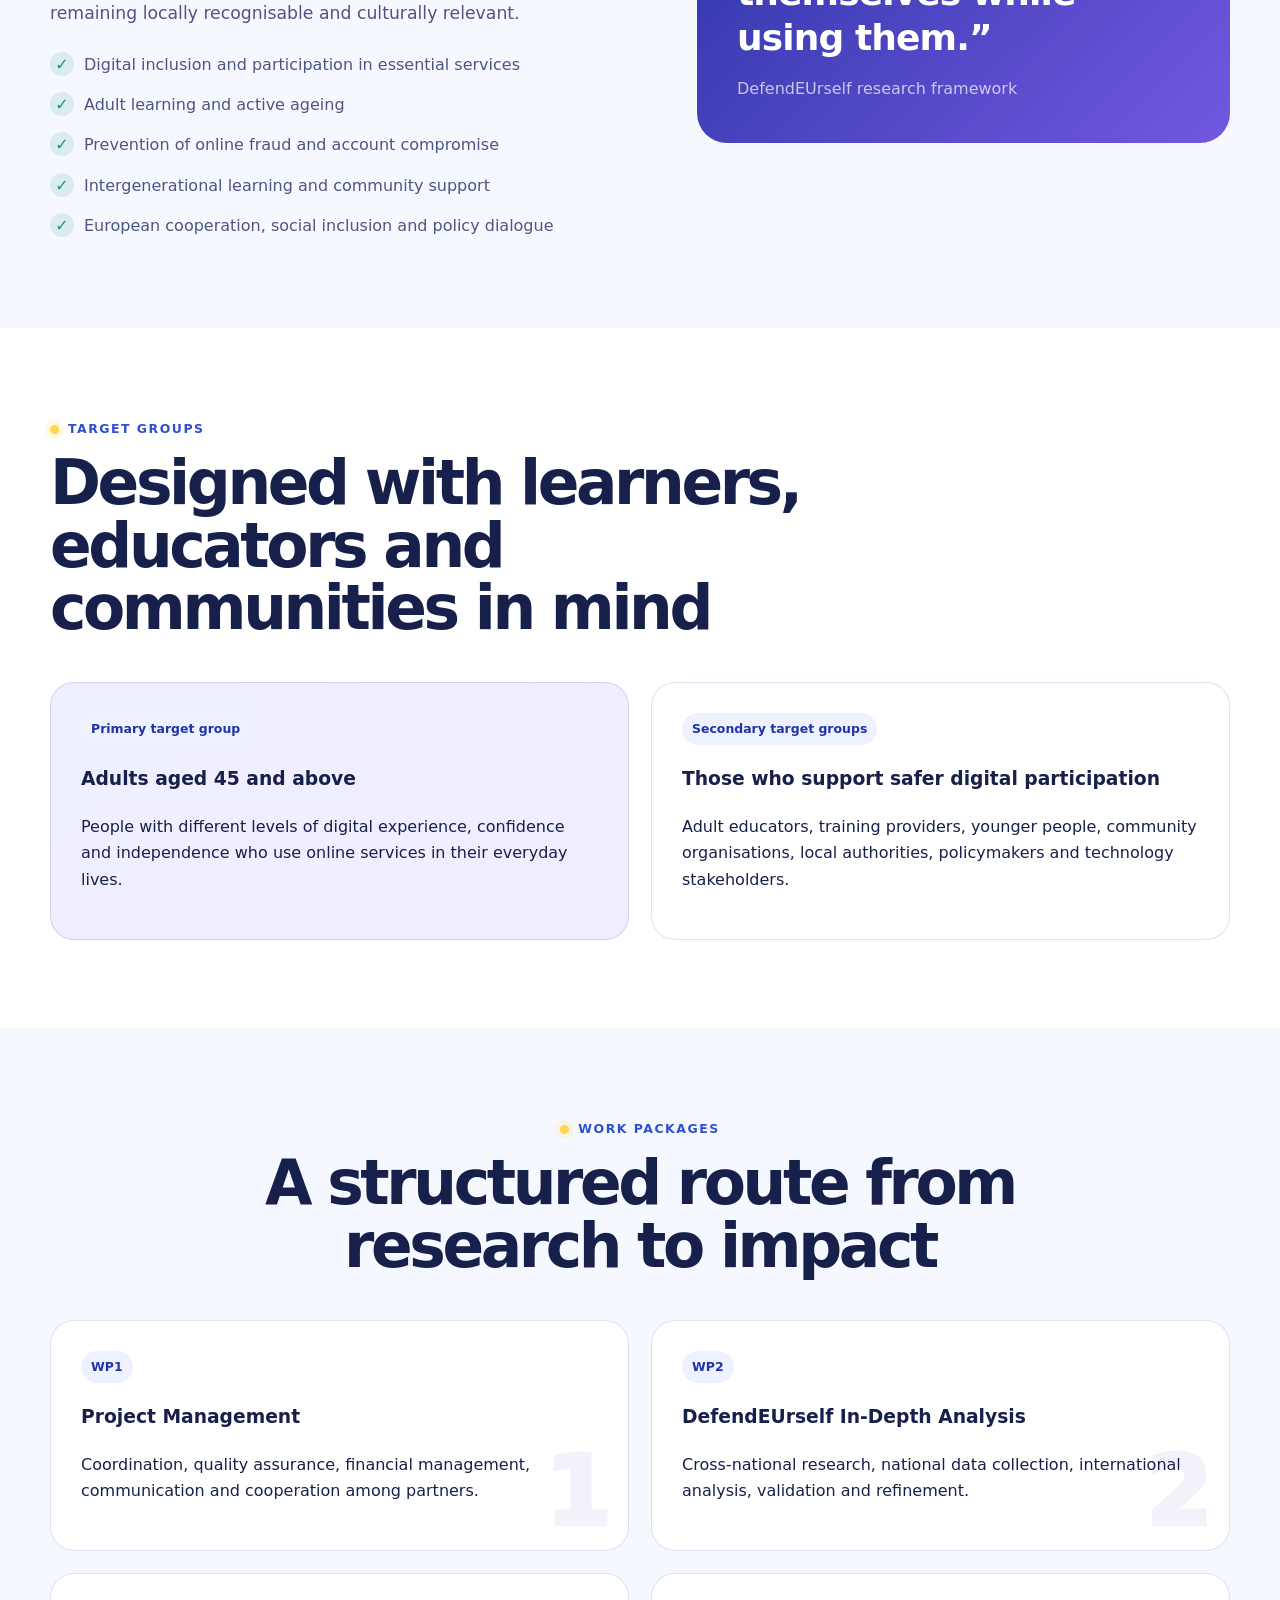
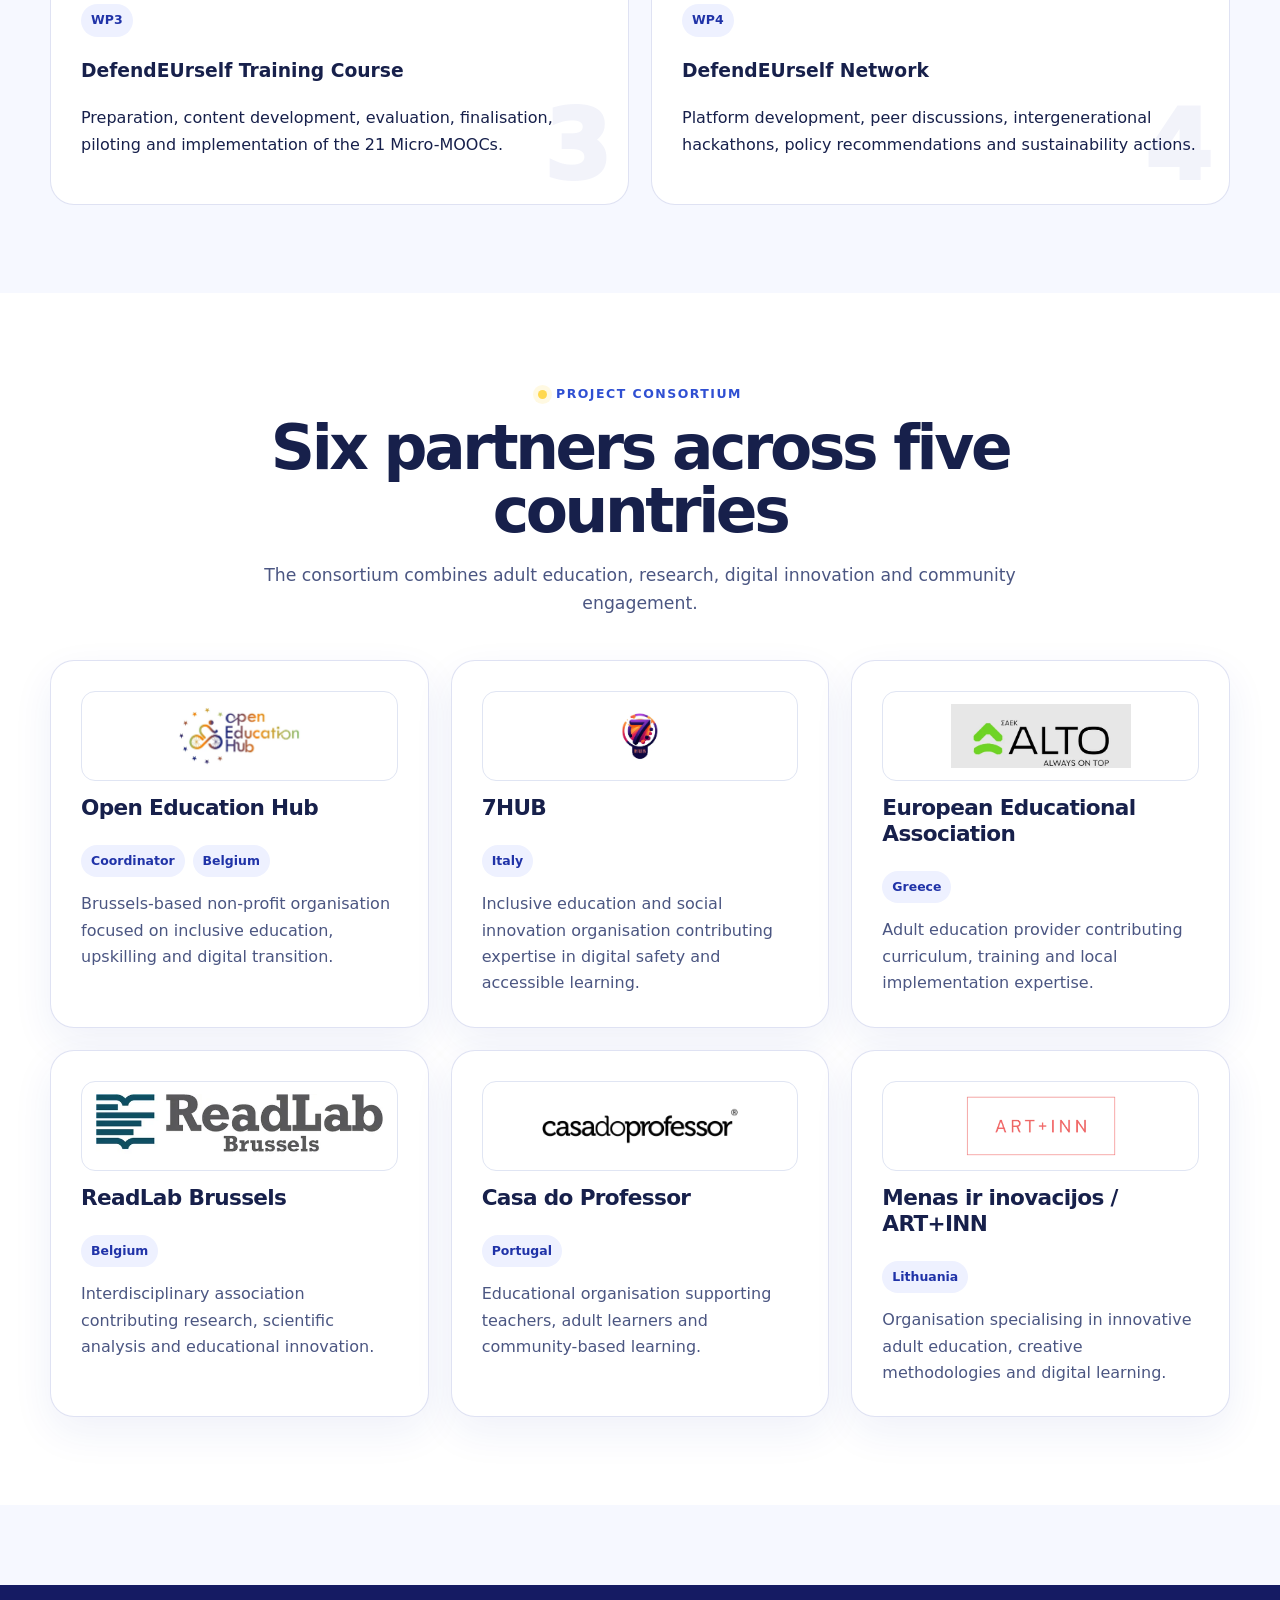
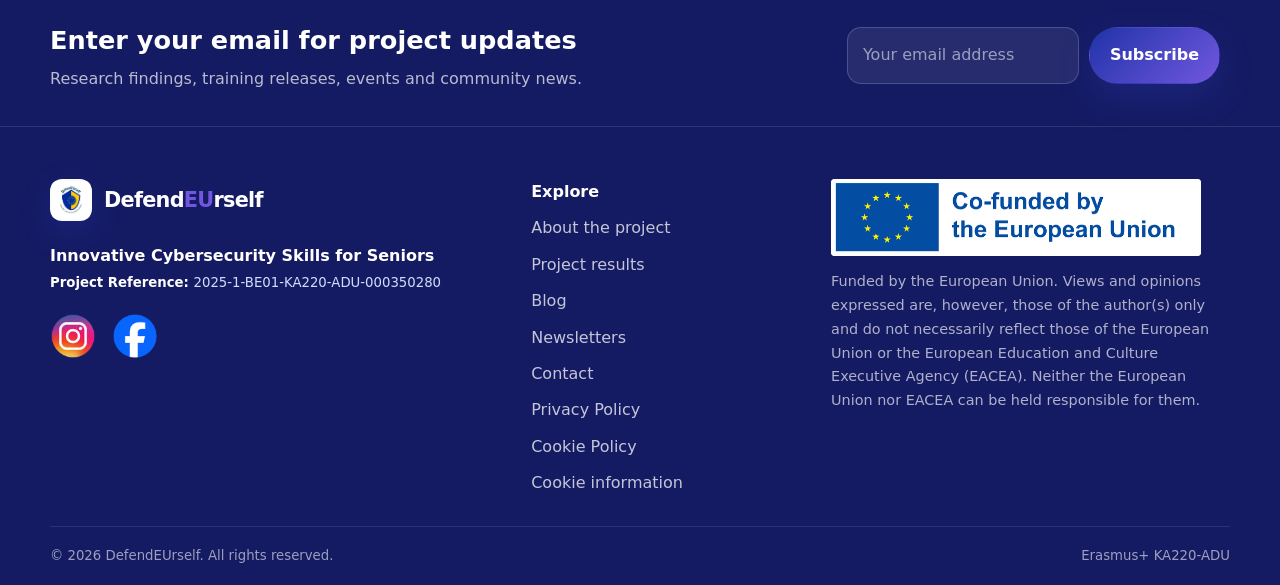
==== commit 86c790f8: "Add files via upload" ====
--- a/about.html
+++ b/about.html
@@ -98,15 +98,23 @@
 #deu-cookie-notice a:focus-visible,#deu-cookie-notice button:focus-visible,.deu-cookie-reopen:focus-visible { outline:3px solid #f5bd19; outline-offset:3px; }
 @media(max-width:480px){ #deu-cookie-notice{bottom:12px;left:12px;right:12px;width:calc(100% - 24px);padding:17px;} #deu-cookie-notice .deu-cookie-actions{align-items:stretch; flex-direction:column;} #deu-cookie-notice .deu-cookie-ok{width:100%;} }
 </style>
-<style id="social-icons-cleanup">
-.social-links.social-buttons{display:flex !important;gap:14px;flex-wrap:wrap;align-items:center;margin-top:20px}
-.social-links.social-buttons a{display:inline-flex !important;align-items:center;gap:10px;white-space:nowrap;padding:12px 16px;border-radius:16px;background:rgba(255,255,255,.08);color:#fff !important;text-decoration:none;font-weight:700;line-height:1;border:1px solid rgba(255,255,255,.08);transition:transform .2s ease, background .2s ease, border-color .2s ease;margin-right:0 !important}
-.social-links.social-buttons a:hover{transform:translateY(-1px);background:rgba(255,255,255,.13);border-color:rgba(255,255,255,.18)}
-.social-links.social-buttons .social-icon-wrap{width:24px;height:24px;display:inline-flex;align-items:center;justify-content:center;flex:0 0 24px;overflow:hidden;border-radius:6px}
-.social-links.social-buttons .social-icon-wrap img{width:100%;height:100%;display:block;object-fit:contain}
-.site-social{display:none !important}
-.social-links:not(.social-buttons) a{margin-right:0}
-</style></head>
+
+<style id="def-footer-only-fix">
+/* Scoped to the footer; no changes to other site components. */
+.site-footer .def-footer-project-title{font-size:1rem;font-weight:650;line-height:1.45;color:#fff;margin:17px 0 5px;max-width:420px}
+.site-footer .def-footer-project-ref{font-size:.83rem;color:#d4ddfc;line-height:1.55;margin:0 0 20px;max-width:420px;overflow-wrap:anywhere}
+.site-footer .def-footer-project-ref strong{color:#fff;font-weight:650}
+.site-footer .def-footer-icons{display:flex;gap:16px;align-items:center;justify-content:flex-start;margin-top:16px}
+.site-footer .def-footer-icons a{box-sizing:border-box;display:flex;align-items:center;justify-content:center;width:46px;height:46px;min-width:46px;min-height:46px;padding:0;margin:0;border:0;box-shadow:none;border-radius:50%;background:transparent;text-decoration:none;overflow:visible;transition:transform .2s ease}
+.site-footer .def-footer-icons a:hover{transform:translateY(-2px)}
+.site-footer .def-footer-icons a:focus-visible{outline:3px solid #ffd84d;outline-offset:4px}
+.site-footer .def-footer-icons a img{box-sizing:border-box;display:block;object-fit:contain;width:44px;height:44px;max-width:44px;max-height:44px;flex:none}
+.site-footer .funding-lockup.def-footer-funding{display:block;width:100%;margin:0;padding:0;background:transparent;border:0}
+.site-footer .funding-lockup.def-footer-funding img{display:block;object-fit:contain;width:min(100%,370px);height:auto;max-width:100%;background:#fff;border-radius:4px}
+@media(max-width:640px){.site-footer .def-footer-funding img{width:min(100%,350px)}}
+@media(prefers-reduced-motion:reduce){.site-footer .def-footer-icons a{transition:none}}
+</style>
+</head>
 <body>
 <a class="skip-link" href="#main-content">Skip to content</a>
 <header class="site-header">
@@ -162,11 +170,7 @@
 </div>
 <div class="footer-main">
 <div class="container footer-grid">
-<div class="footer-brand">
-<a class="brand" href="index.html"><span class="brand-mark brand-official"><img alt="" height="42" src="[data-uri]" width="42"/></span><span>Defend<span class="eu">EU</span>rself</span></a>
-<p>Innovative Cybersecurity Skills for Seniors. Practical, accessible and culturally relevant cybersecurity education for adults aged 45 and above.</p>
-<div aria-label="Social media placeholders" class="social-links social-buttons"><a aria-label="DefendEUrself Instagram" href="https://www.instagram.com/defendeurself.project/" rel="noopener noreferrer" target="_blank"><span class="social-icon-wrap"><img alt="Instagram" src="[data-uri]"/></span><span>Instagram</span></a><a aria-label="DefendEUrself Facebook" href="https://www.facebook.com/profile.php?id=61583153321765" rel="noopener noreferrer" target="_blank"><span class="social-icon-wrap"><img alt="Facebook" src="[data-uri]"/></span><span>Facebook</span></a></div>
-</div>
+<div class="footer-brand"><a class="brand" href="index.html"><span class="brand-mark brand-official"><img alt="" height="42" src="[data-uri]" width="42"/></span><span>Defend<span class="eu">EU</span>rself</span></a><p class="def-footer-project-title">Innovative Cybersecurity Skills for Seniors</p><p class="def-footer-project-ref"><strong>Project Reference: </strong>2025-1-BE01-KA220-ADU-000350280</p><div aria-label="DefendEUrself social media" class="def-footer-icons"><a aria-label="Visit DefendEUrself on Instagram" href="https://www.instagram.com/defendeurself.project/" rel="noopener noreferrer" target="_blank"><img alt="" aria-hidden="true" height="44" loading="lazy" src="[data-uri]" width="44"/></a><a aria-label="Visit DefendEUrself on Facebook" href="https://www.facebook.com/profile.php?id=61583153321765" rel="noopener noreferrer" target="_blank"><img alt="" aria-hidden="true" height="44" loading="lazy" src="[data-uri]" width="44"/></a></div></div>
 <div class="footer-links">
 <strong>Explore</strong>
 <a href="about.html">About the project</a>
@@ -179,17 +183,14 @@
 <a class="deu-cookie-reopen" href="#deu-cookie-notice">Cookie information</a>
 </div>
 <div>
-<div class="funding-lockup">
-<div aria-hidden="true" class="eu-flag">• • •<br/>• EU •<br/>• • •</div>
-<strong>Co-funded by the European Union</strong>
-</div>
+<div class="funding-lockup def-footer-funding"><img alt="Co-funded by the European Union" height="148" loading="lazy" src="[data-uri]" width="712"/></div>
 <p class="footer-disclaimer">Funded by the European Union. Views and opinions expressed are, however, those of the author(s) only and do not necessarily reflect those of the European Union or the European Education and Culture Executive Agency (EACEA). Neither the European Union nor EACEA can be held responsible for them.</p>
 </div>
 </div>
 </div>
 <div class="container footer-bottom">
 <span>© <span data-current-year=""></span> DefendEUrself. All rights reserved.</span>
-<span>Project No. 2025-1-BE01-KA220-ADU-000350280 · Erasmus+ KA220-ADU</span>
+<span>Erasmus+ KA220-ADU</span>
 </div>
 </footer>
 <script src="assets/js/main.js"></script>
